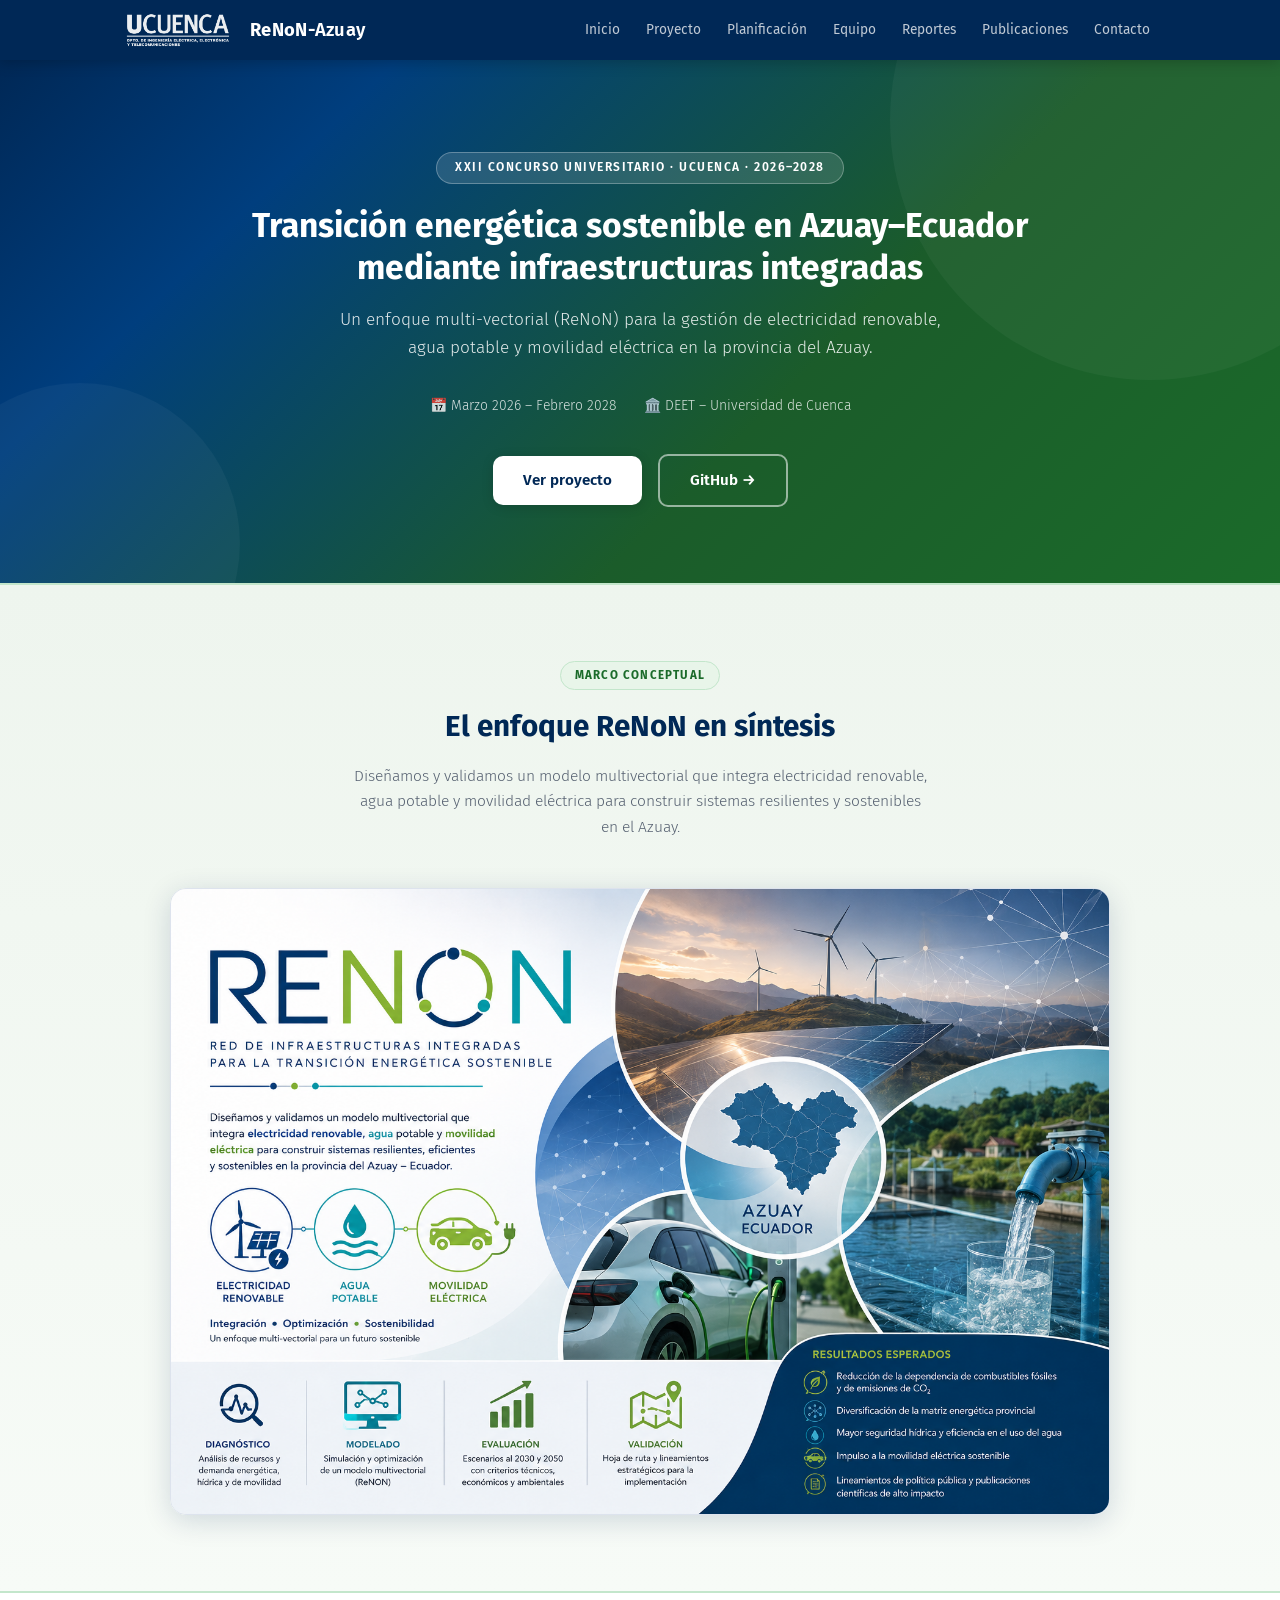
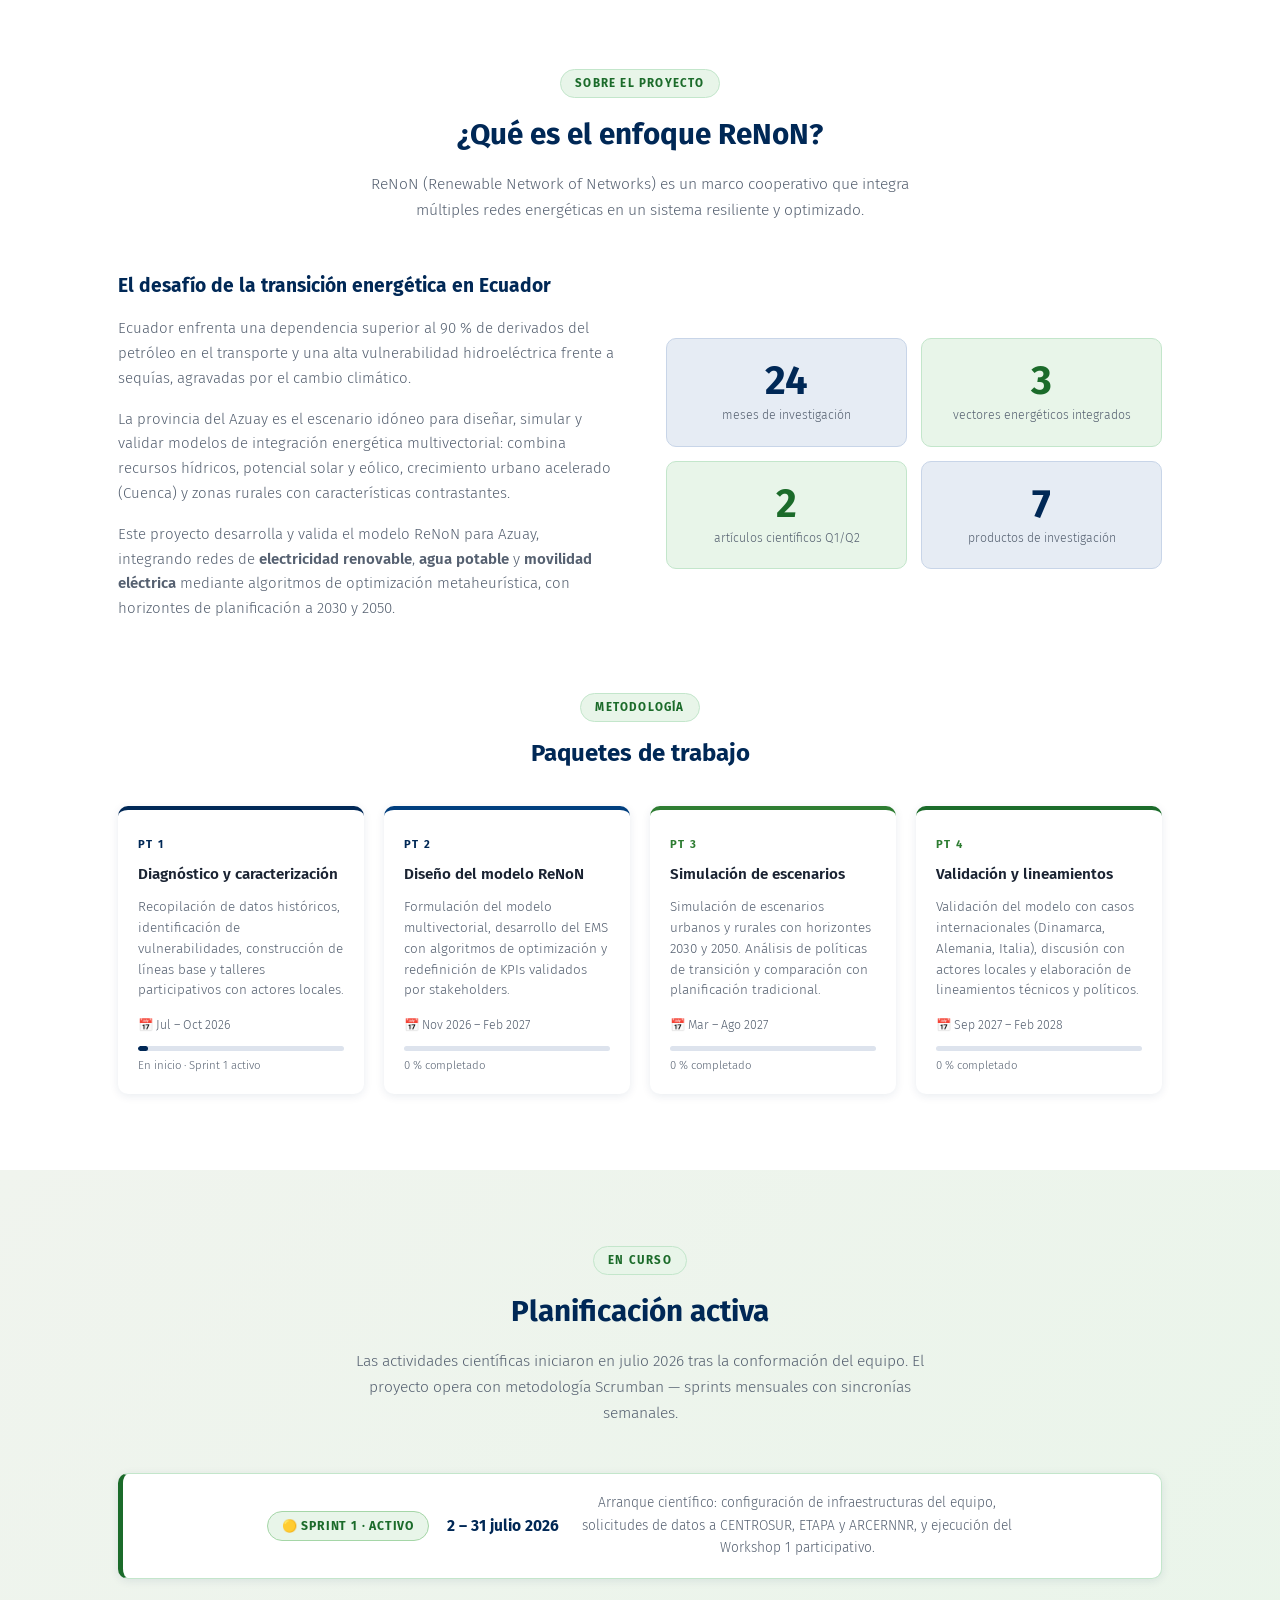
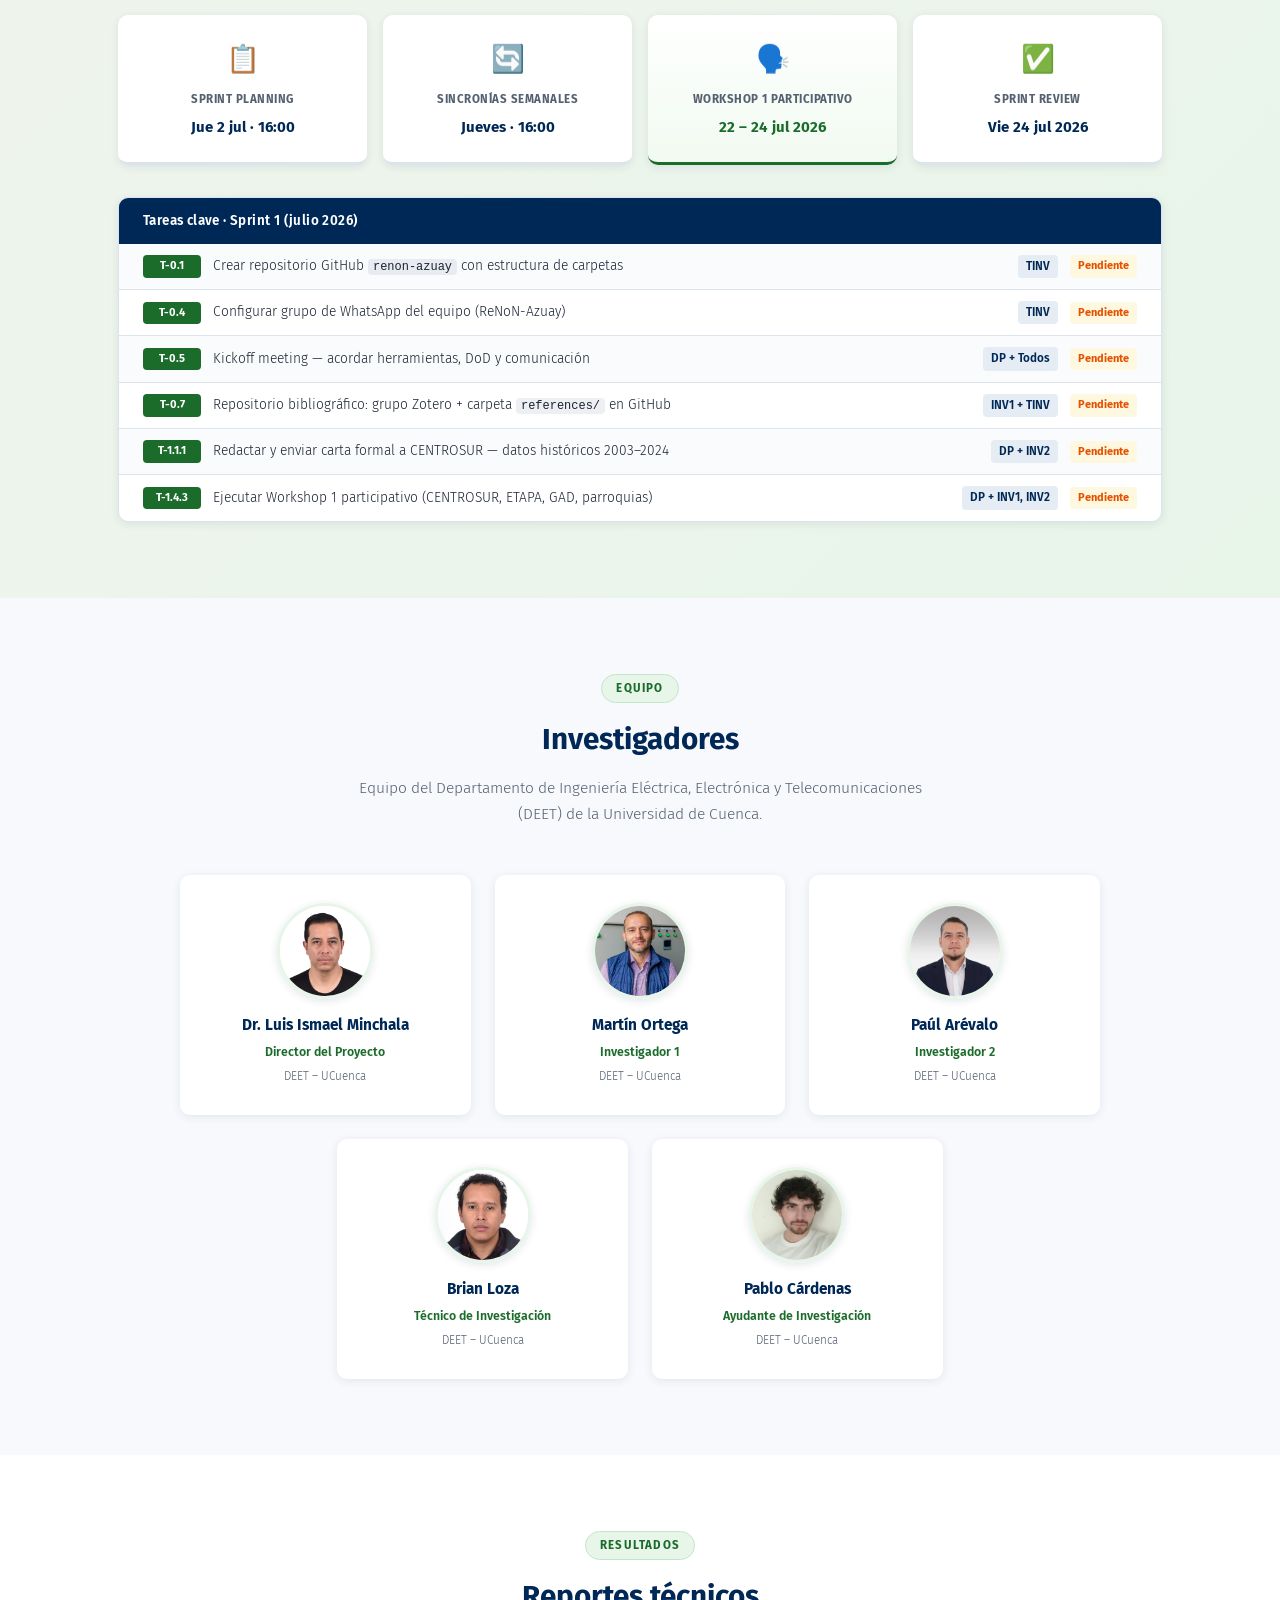
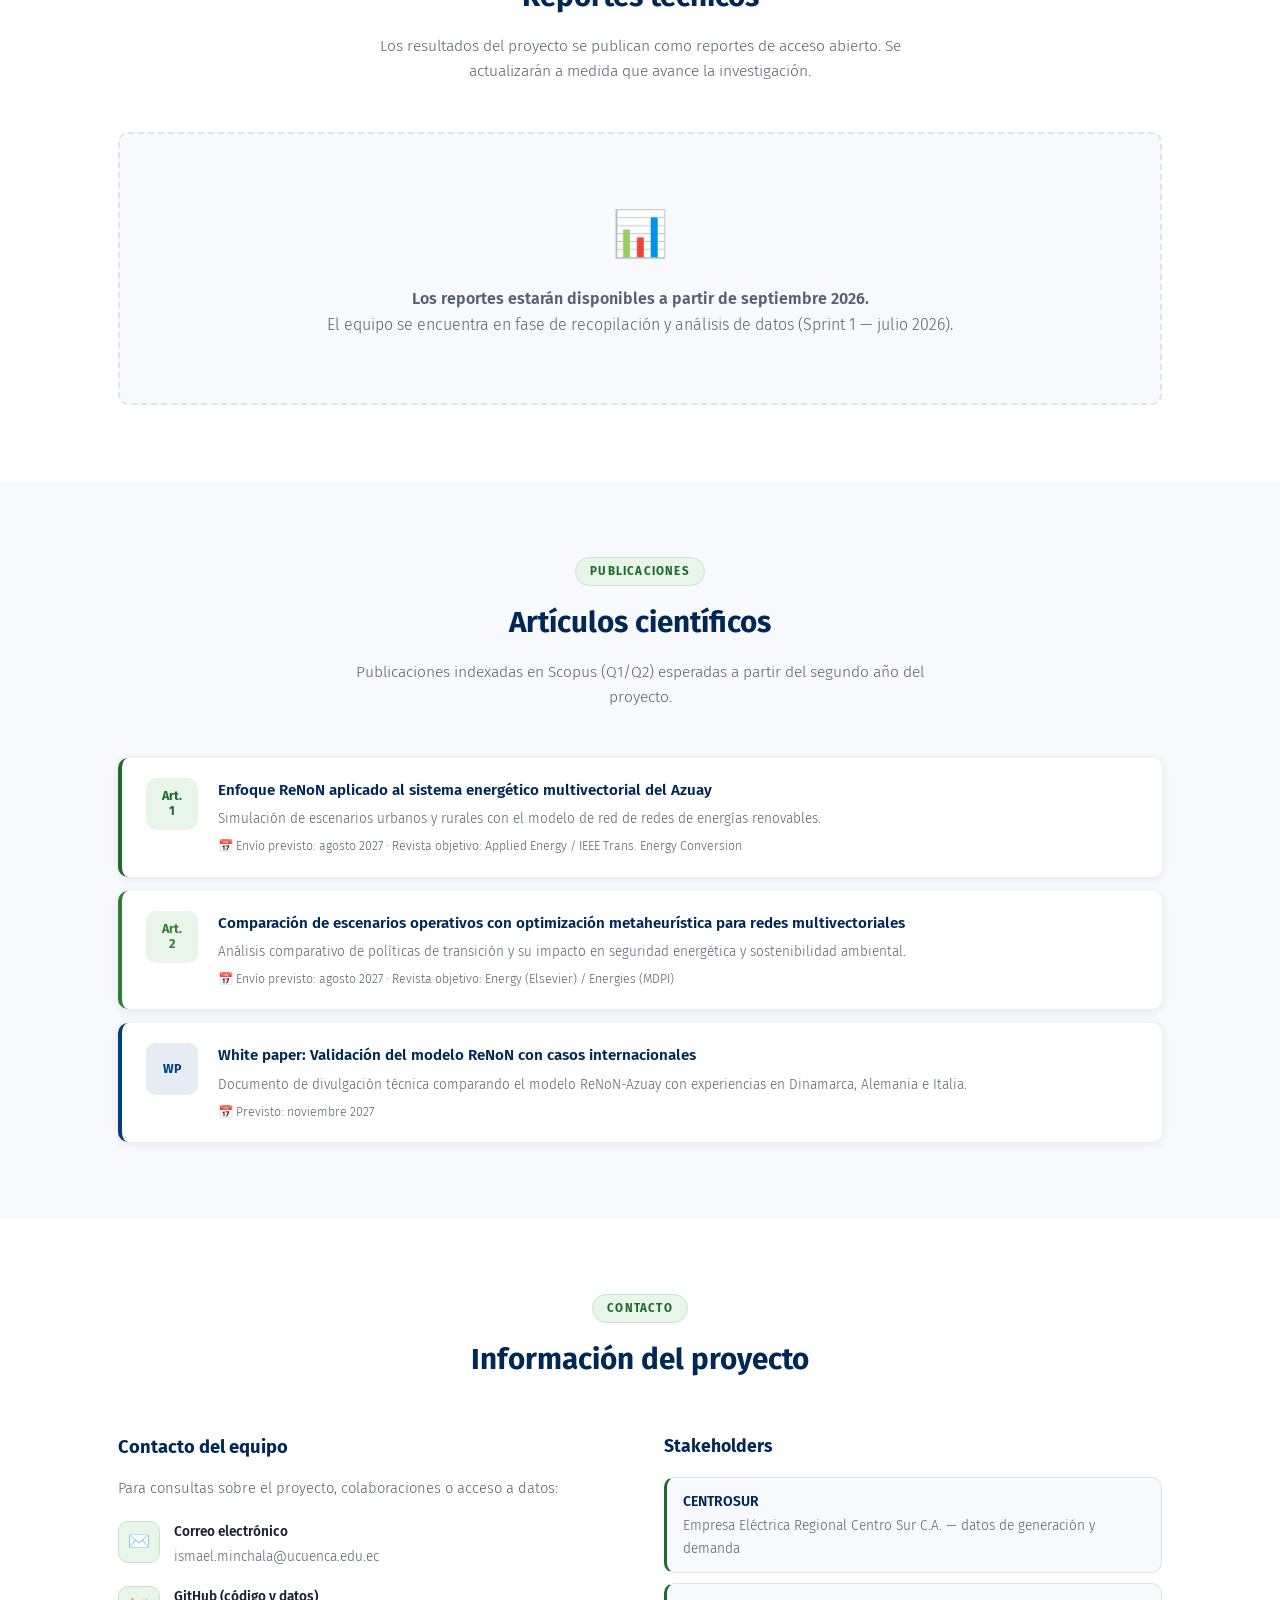
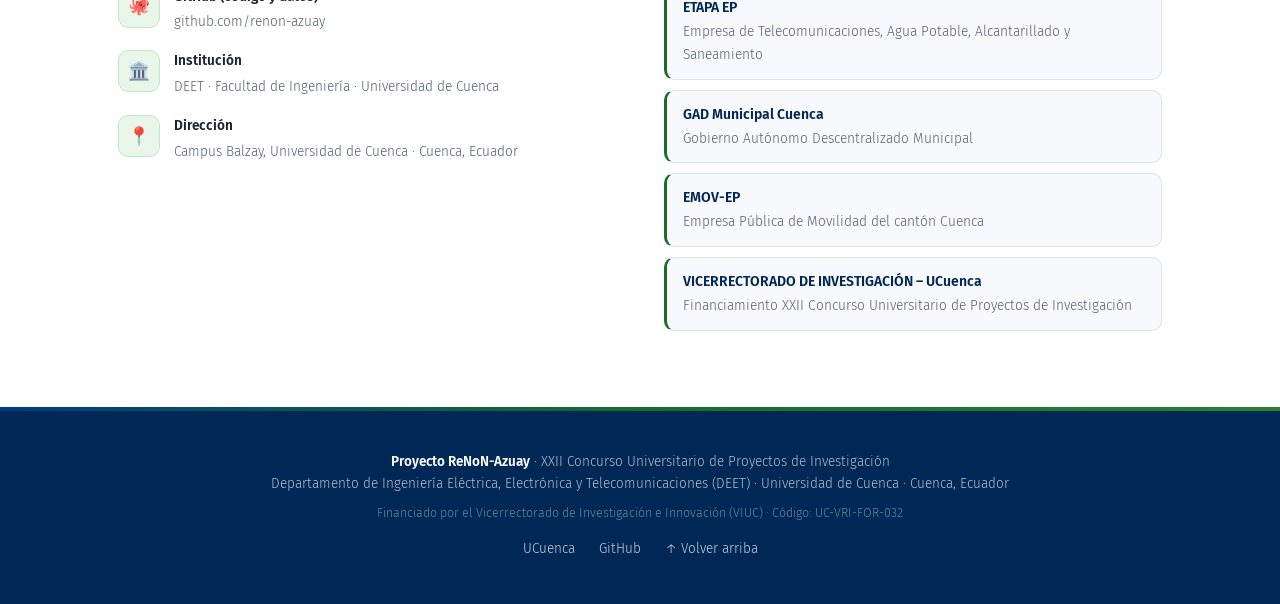
==== docs/index.html @ d6b99943 "feat: estructura base del repositorio ReNoN-Azuay" ====
<!DOCTYPE html>
<html lang="es">
<head>
  <meta charset="UTF-8">
  <meta name="viewport" content="width=device-width, initial-scale=1.0">
  <title>ReNoN-Azuay — Transición Energética Sostenible en Azuay, Ecuador</title>
  <meta name="description" content="Proyecto de investigación sobre integración multivectorial de energías renovables, agua y movilidad eléctrica en la provincia del Azuay, Ecuador. DEET – Universidad de Cuenca.">
  <link rel="preconnect" href="https://fonts.googleapis.com">
  <link rel="preconnect" href="https://fonts.gstatic.com" crossorigin>
  <link href="https://fonts.googleapis.com/css2?family=Fira+Sans:ital,wght@0,300;0,400;0,600;0,700;1,300&display=swap" rel="stylesheet">
  <link rel="stylesheet" href="assets/style.css">
</head>
<body>

<!-- ── NAVEGACIÓN ── -->
<nav>
  <div class="container nav-inner">
    <div class="nav-brand">
      <img src="photos/logo_UCuenca_DEET.png" alt="DEET UCuenca" class="nav-logo">
      <span>ReNoN-<strong>Azuay</strong></span>
    </div>
    <div class="nav-links">
      <a href="#inicio">Inicio</a>
      <a href="#proyecto">Proyecto</a>
      <a href="#planificacion">Planificación</a>
      <a href="#equipo">Equipo</a>
      <a href="#reportes">Reportes</a>
      <a href="#publicaciones">Publicaciones</a>
      <a href="#contacto">Contacto</a>
    </div>
  </div>
</nav>

<!-- ── HERO ── -->
<section id="inicio">
  <div class="container">
    <div class="hero-badge">XXII Concurso Universitario · UCuenca · 2026–2028</div>
    <h1>Transición energética sostenible en Azuay–Ecuador mediante infraestructuras integradas</h1>
    <p>Un enfoque multi-vectorial (ReNoN) para la gestión de electricidad renovable, agua potable y movilidad eléctrica en la provincia del Azuay.</p>
    <div class="hero-meta">
      <span>📅 Marzo 2026 – Febrero 2028</span>
      <span>🏛️ DEET – Universidad de Cuenca</span>
    </div>
    <a href="#resumen" class="btn btn-primary">Ver proyecto</a>
    <a href="https://github.com/renon-azuay" class="btn btn-outline" target="_blank">GitHub →</a>
  </div>
</section>

<!-- ── RESUMEN GRÁFICO ── -->
<section id="resumen">
  <div class="container">
    <div class="section-header">
      <span class="section-tag">Marco conceptual</span>
      <h2>El enfoque ReNoN en síntesis</h2>
      <p>Diseñamos y validamos un modelo multivectorial que integra electricidad renovable, agua potable y movilidad eléctrica para construir sistemas resilientes y sostenibles en el Azuay.</p>
    </div>
    <div class="infographic-frame">
      <img src="Improj.png" alt="Infografía del proyecto ReNoN-Azuay: diagnóstico, modelado multivectorial, evaluación de escenarios y validación con casos internacionales" class="infographic-img">
    </div>
  </div>
</section>

<!-- ── SOBRE EL PROYECTO ── -->
<section id="proyecto">
  <div class="container">
    <div class="section-header">
      <span class="section-tag">Sobre el proyecto</span>
      <h2>¿Qué es el enfoque ReNoN?</h2>
      <p>ReNoN (Renewable Network of Networks) es un marco cooperativo que integra múltiples redes energéticas en un sistema resiliente y optimizado.</p>
    </div>

    <div class="about-grid">
      <div class="about-text">
        <h3>El desafío de la transición energética en Ecuador</h3>
        <p>Ecuador enfrenta una dependencia superior al 90 % de derivados del petróleo en el transporte y una alta vulnerabilidad hidroeléctrica frente a sequías, agravadas por el cambio climático.</p>
        <p>La provincia del Azuay es el escenario idóneo para diseñar, simular y validar modelos de integración energética multivectorial: combina recursos hídricos, potencial solar y eólico, crecimiento urbano acelerado (Cuenca) y zonas rurales con características contrastantes.</p>
        <p>Este proyecto desarrolla y valida el modelo ReNoN para Azuay, integrando redes de <strong>electricidad renovable</strong>, <strong>agua potable</strong> y <strong>movilidad eléctrica</strong> mediante algoritmos de optimización metaheurística, con horizontes de planificación a 2030 y 2050.</p>
      </div>

      <div class="about-stats">
        <div class="stat-card">
          <div class="value">24</div>
          <div class="label">meses de investigación</div>
        </div>
        <div class="stat-card">
          <div class="value">3</div>
          <div class="label">vectores energéticos integrados</div>
        </div>
        <div class="stat-card">
          <div class="value">2</div>
          <div class="label">artículos científicos Q1/Q2</div>
        </div>
        <div class="stat-card">
          <div class="value">7</div>
          <div class="label">productos de investigación</div>
        </div>
      </div>
    </div>

    <div class="pt-header">
      <span class="section-tag">Metodología</span>
      <h2>Paquetes de trabajo</h2>
    </div>

    <div class="pt-grid">
      <div class="pt-card">
        <div class="pt-number">PT 1</div>
        <h3>Diagnóstico y caracterización</h3>
        <p>Recopilación de datos históricos, identificación de vulnerabilidades, construcción de líneas base y talleres participativos con actores locales.</p>
        <div class="pt-period">📅 Jul – Oct 2026</div>
        <div class="progress-bar"><div class="progress-fill" style="width:5%; background:var(--uc-blue);"></div></div>
        <div class="progress-label">En inicio · Sprint 1 activo</div>
      </div>

      <div class="pt-card">
        <div class="pt-number">PT 2</div>
        <h3>Diseño del modelo ReNoN</h3>
        <p>Formulación del modelo multivectorial, desarrollo del EMS con algoritmos de optimización y redefinición de KPIs validados por stakeholders.</p>
        <div class="pt-period">📅 Nov 2026 – Feb 2027</div>
        <div class="progress-bar"><div class="progress-fill" style="width:0%; background:var(--uc-blue-mid);"></div></div>
        <div class="progress-label">0 % completado</div>
      </div>

      <div class="pt-card">
        <div class="pt-number">PT 3</div>
        <h3>Simulación de escenarios</h3>
        <p>Simulación de escenarios urbanos y rurales con horizontes 2030 y 2050. Análisis de políticas de transición y comparación con planificación tradicional.</p>
        <div class="pt-period">📅 Mar – Ago 2027</div>
        <div class="progress-bar"><div class="progress-fill" style="width:0%; background:var(--green-mid);"></div></div>
        <div class="progress-label">0 % completado</div>
      </div>

      <div class="pt-card">
        <div class="pt-number">PT 4</div>
        <h3>Validación y lineamientos</h3>
        <p>Validación del modelo con casos internacionales (Dinamarca, Alemania, Italia), discusión con actores locales y elaboración de lineamientos técnicos y políticos.</p>
        <div class="pt-period">📅 Sep 2027 – Feb 2028</div>
        <div class="progress-bar"><div class="progress-fill" style="width:0%; background:var(--green);"></div></div>
        <div class="progress-label">0 % completado</div>
      </div>
    </div>
  </div>
</section>

<!-- ── PLANIFICACIÓN ── -->
<section id="planificacion">
  <div class="container">
    <div class="section-header">
      <span class="section-tag">En curso</span>
      <h2>Planificación activa</h2>
      <p>Las actividades científicas iniciaron en julio 2026 tras la conformación del equipo. El proyecto opera con metodología Scrumban — sprints mensuales con sincronías semanales.</p>
    </div>

    <div class="sprint-banner">
      <span class="sprint-badge">🟡 Sprint 1 · Activo</span>
      <span class="sprint-period">2 – 31 julio 2026</span>
      <span class="sprint-objective">Arranque científico: configuración de infraestructuras del equipo, solicitudes de datos a CENTROSUR, ETAPA y ARCERNNR, y ejecución del Workshop 1 participativo.</span>
    </div>

    <div class="dates-grid">
      <div class="date-card">
        <div class="date-icon">📋</div>
        <div class="date-label">Sprint Planning</div>
        <div class="date-value">Jue 2 jul · 16:00</div>
      </div>
      <div class="date-card">
        <div class="date-icon">🔄</div>
        <div class="date-label">Sincronías semanales</div>
        <div class="date-value">Jueves · 16:00</div>
      </div>
      <div class="date-card highlight">
        <div class="date-icon">🗣️</div>
        <div class="date-label">Workshop 1 participativo</div>
        <div class="date-value">22 – 24 jul 2026</div>
      </div>
      <div class="date-card">
        <div class="date-icon">✅</div>
        <div class="date-label">Sprint Review</div>
        <div class="date-value">Vie 24 jul 2026</div>
      </div>
    </div>

    <div class="sprint-tasks">
      <div class="sprint-tasks-header">Tareas clave · Sprint 1 (julio 2026)</div>
      <div class="task-row">
        <span class="task-id">T-0.1</span>
        <span class="task-name">Crear repositorio GitHub <code>renon-azuay</code> con estructura de carpetas</span>
        <span class="task-owner">TINV</span>
        <span class="task-status status-pending">Pendiente</span>
      </div>
      <div class="task-row">
        <span class="task-id">T-0.4</span>
        <span class="task-name">Configurar grupo de WhatsApp del equipo (ReNoN-Azuay)</span>
        <span class="task-owner">TINV</span>
        <span class="task-status status-pending">Pendiente</span>
      </div>
      <div class="task-row">
        <span class="task-id">T-0.5</span>
        <span class="task-name">Kickoff meeting — acordar herramientas, DoD y comunicación</span>
        <span class="task-owner">DP + Todos</span>
        <span class="task-status status-pending">Pendiente</span>
      </div>
      <div class="task-row">
        <span class="task-id">T-0.7</span>
        <span class="task-name">Repositorio bibliográfico: grupo Zotero + carpeta <code>references/</code> en GitHub</span>
        <span class="task-owner">INV1 + TINV</span>
        <span class="task-status status-pending">Pendiente</span>
      </div>
      <div class="task-row">
        <span class="task-id">T-1.1.1</span>
        <span class="task-name">Redactar y enviar carta formal a CENTROSUR — datos históricos 2003–2024</span>
        <span class="task-owner">DP + INV2</span>
        <span class="task-status status-pending">Pendiente</span>
      </div>
      <div class="task-row">
        <span class="task-id">T-1.4.3</span>
        <span class="task-name">Ejecutar Workshop 1 participativo (CENTROSUR, ETAPA, GAD, parroquias)</span>
        <span class="task-owner">DP + INV1, INV2</span>
        <span class="task-status status-pending">Pendiente</span>
      </div>
    </div>
  </div>
</section>

<!-- ── EQUIPO ── -->
<section id="equipo">
  <div class="container">
    <div class="section-header">
      <span class="section-tag">Equipo</span>
      <h2>Investigadores</h2>
      <p>Equipo del Departamento de Ingeniería Eléctrica, Electrónica y Telecomunicaciones (DEET) de la Universidad de Cuenca.</p>
    </div>

    <div class="team-grid">

      <!-- Fila 1: Director + Investigadores -->
      <div class="team-card">
        <div class="avatar">
          <img src="photos/IMA.jpg" alt="Dr. Luis Ismael Minchala Avila">
        </div>
        <h3>Dr. Luis Ismael Minchala</h3>
        <div class="role">Director del Proyecto</div>
        <div class="dept">DEET – UCuenca</div>
        <div class="bio-overlay">
          <p class="bio-name">Dr. Luis Ismael Minchala</p>
          <p class="bio-role">Director · DEET – UCuenca</p>
          <p class="bio-text">Profesor e investigador en el Departamento de Ingeniería Eléctrica, Electrónica y Telecomunicaciones de la Universidad de Cuenca. Ha participado como autor y coautor en más de 90 publicaciones indizadas, incluyendo artículos de conferencia, de revista, capítulos de libro y un libro. Sus intereses de investigación son el control tolerante a fallas aplicado a los sistemas de energía, la automatización y optimización de procesos y la robótica.</p>
        </div>
      </div>

      <div class="team-card">
        <div class="avatar">
          <img src="photos/MOO.jpg" alt="Martín Ortega Ortega">
        </div>
        <h3>Martín Ortega</h3>
        <div class="role">Investigador 1</div>
        <div class="dept">DEET – UCuenca</div>
        <div class="bio-overlay">
          <p class="bio-name">Martín Ortega Ortega</p>
          <p class="bio-role">Investigador 1 · DEET – UCuenca</p>
          <p class="bio-text">Investigador del DEET de la Universidad de Cuenca, especializado en optimización matemática y metaheurística aplicada a sistemas de energía. Ha desarrollado trabajos en programación no lineal, algoritmos evolutivos y gestión óptima de recursos energéticos distribuidos. En el proyecto ReNoN-Azuay lidera el diseño del Sistema de Gestión de Energía (EMS) multivectorial. Sus intereses abarcan la inteligencia computacional, las redes eléctricas inteligentes y la investigación de operaciones.</p>
        </div>
      </div>

      <div class="team-card">
        <div class="avatar">
          <img src="photos/PAC.webp" alt="Paúl Arévalo Cordero">
        </div>
        <h3>Paúl Arévalo</h3>
        <div class="role">Investigador 2</div>
        <div class="dept">DEET – UCuenca</div>
        <div class="bio-overlay">
          <p class="bio-name">Paúl Arévalo Cordero</p>
          <p class="bio-role">Investigador 2 · DEET – UCuenca</p>
          <p class="bio-text">Investigador del Departamento de Ingeniería Eléctrica, Electrónica y Telecomunicaciones de la Universidad de Cuenca, especializado en sistemas de potencia y redes de distribución eléctrica. Su trayectoria incluye trabajos en integración de fuentes de energía renovable, eficiencia energética y análisis de sistemas eléctricos. En el proyecto ReNoN-Azuay coordina la recopilación y análisis de datos históricos de generación y demanda en la provincia del Azuay.</p>
        </div>
      </div>

      <!-- Fila 2: Técnico + Ayudante (centradas) -->
      <div class="team-card">
        <div class="avatar">
          <img src="photos/BLO.jpeg" alt="Brian Loza Ortega">
        </div>
        <h3>Brian Loza</h3>
        <div class="role">Técnico de Investigación</div>
        <div class="dept">DEET – UCuenca</div>
        <div class="bio-overlay">
          <p class="bio-name">Brian Loza Ortega</p>
          <p class="bio-role">Técnico de Investigación · DEET – UCuenca</p>
          <p class="bio-text">Técnico de investigación de tiempo completo en el proyecto ReNoN-Azuay, adscrito al DEET de la Universidad de Cuenca. Gestiona la infraestructura digital del proyecto: repositorio de código y datos en GitHub, sitio web, pipeline de procesamiento de datos y simulaciones computacionales. Experiencia en programación científica con Python y MATLAB, visualización de datos y gestión de proyectos de investigación.</p>
        </div>
      </div>

      <div class="team-card">
        <div class="avatar">
          <img src="photos/PCR.jpeg" alt="Pablo Cárdenas Regalado">
        </div>
        <h3>Pablo Cárdenas</h3>
        <div class="role">Ayudante de Investigación</div>
        <div class="dept">DEET – UCuenca</div>
        <div class="bio-overlay">
          <p class="bio-name">Pablo Cárdenas Regalado</p>
          <p class="bio-role">Ayudante de Investigación · DEET</p>
          <p class="bio-text">Ayudante de investigación en el proyecto ReNoN-Azuay y estudiante de ingeniería en el DEET de la Universidad de Cuenca. Colabora en el procesamiento y análisis de datos energéticos, la elaboración de reportes técnicos y el soporte al sitio web del proyecto. Sus áreas de interés incluyen el análisis de datos, la programación científica y las tecnologías de energía renovable aplicadas al contexto regional del Azuay.</p>
        </div>
      </div>

    </div>
  </div>
</section>

<!-- ── REPORTES ── -->
<section id="reportes">
  <div class="container">
    <div class="section-header">
      <span class="section-tag">Resultados</span>
      <h2>Reportes técnicos</h2>
      <p>Los resultados del proyecto se publican como reportes de acceso abierto. Se actualizarán a medida que avance la investigación.</p>
    </div>

    <div class="blog-grid">
      <!-- INICIO ZONA DE REPORTES — agregar nuevas tarjetas aquí -->
      <!-- <div class="blog-card">...</div> -->
      <!-- FIN ZONA DE REPORTES -->

      <div class="blog-empty">
        <div class="icon">📊</div>
        <strong>Los reportes estarán disponibles a partir de septiembre 2026.</strong>
        <p>El equipo se encuentra en fase de recopilación y análisis de datos (Sprint 1 — julio 2026).</p>
      </div>
    </div>
  </div>
</section>

<!-- ── PUBLICACIONES ── -->
<section id="publicaciones">
  <div class="container">
    <div class="section-header">
      <span class="section-tag">Publicaciones</span>
      <h2>Artículos científicos</h2>
      <p>Publicaciones indexadas en Scopus (Q1/Q2) esperadas a partir del segundo año del proyecto.</p>
    </div>

    <div class="pub-list">
      <div class="pub-item">
        <div class="pub-badge" style="background:#E8F5E9; color:#1B6B2A;">Art.<br>1</div>
        <div class="pub-content">
          <h4>Enfoque ReNoN aplicado al sistema energético multivectorial del Azuay</h4>
          <p>Simulación de escenarios urbanos y rurales con el modelo de red de redes de energías renovables.</p>
          <div class="pub-meta">📅 Envío previsto: agosto 2027 · Revista objetivo: Applied Energy / IEEE Trans. Energy Conversion</div>
        </div>
      </div>

      <div class="pub-item">
        <div class="pub-badge" style="background:#E8F5E9; color:#2E7D32;">Art.<br>2</div>
        <div class="pub-content">
          <h4>Comparación de escenarios operativos con optimización metaheurística para redes multivectoriales</h4>
          <p>Análisis comparativo de políticas de transición y su impacto en seguridad energética y sostenibilidad ambiental.</p>
          <div class="pub-meta">📅 Envío previsto: agosto 2027 · Revista objetivo: Energy (Elsevier) / Energies (MDPI)</div>
        </div>
      </div>

      <div class="pub-item">
        <div class="pub-badge" style="background:#E6ECF4; color:#003E7E;">WP</div>
        <div class="pub-content">
          <h4>White paper: Validación del modelo ReNoN con casos internacionales</h4>
          <p>Documento de divulgación técnica comparando el modelo ReNoN-Azuay con experiencias en Dinamarca, Alemania e Italia.</p>
          <div class="pub-meta">📅 Previsto: noviembre 2027</div>
        </div>
      </div>
    </div>
  </div>
</section>

<!-- ── CONTACTO ── -->
<section id="contacto">
  <div class="container">
    <div class="section-header">
      <span class="section-tag">Contacto</span>
      <h2>Información del proyecto</h2>
    </div>

    <div class="contact-grid">
      <div class="contact-info">
        <h3>Contacto del equipo</h3>
        <p>Para consultas sobre el proyecto, colaboraciones o acceso a datos:</p>

        <div class="contact-item">
          <div class="contact-icon">✉️</div>
          <div>
            <strong>Correo electrónico</strong>
            <span>ismael.minchala@ucuenca.edu.ec</span>
          </div>
        </div>
        <div class="contact-item">
          <div class="contact-icon">🐙</div>
          <div>
            <strong>GitHub (código y datos)</strong>
            <span>github.com/renon-azuay</span>
          </div>
        </div>
        <div class="contact-item">
          <div class="contact-icon">🏛️</div>
          <div>
            <strong>Institución</strong>
            <span>DEET · Facultad de Ingeniería · Universidad de Cuenca</span>
          </div>
        </div>
        <div class="contact-item">
          <div class="contact-icon">📍</div>
          <div>
            <strong>Dirección</strong>
            <span>Campus Balzay, Universidad de Cuenca · Cuenca, Ecuador</span>
          </div>
        </div>
      </div>

      <div>
        <h3 style="margin-bottom:16px; font-size:1.1rem; color:var(--uc-blue); font-weight:700;">Stakeholders</h3>
        <div class="partners">
          <div class="partner-tag">
            <strong>CENTROSUR</strong>
            Empresa Eléctrica Regional Centro Sur C.A. — datos de generación y demanda
          </div>
          <div class="partner-tag">
            <strong>ETAPA EP</strong>
            Empresa de Telecomunicaciones, Agua Potable, Alcantarillado y Saneamiento
          </div>
          <div class="partner-tag">
            <strong>GAD Municipal Cuenca</strong>
            Gobierno Autónomo Descentralizado Municipal
          </div>
          <div class="partner-tag">
            <strong>EMOV-EP</strong>
            Empresa Pública de Movilidad del cantón Cuenca
          </div>
          <div class="partner-tag">
            <strong>VICERRECTORADO DE INVESTIGACIÓN – UCuenca</strong>
            Financiamiento XXII Concurso Universitario de Proyectos de Investigación
          </div>
        </div>
      </div>
    </div>
  </div>
</section>

<!-- ── FOOTER ── -->
<footer>
  <div class="container">
    <p><strong>Proyecto ReNoN-Azuay</strong> · XXII Concurso Universitario de Proyectos de Investigación</p>
    <p>Departamento de Ingeniería Eléctrica, Electrónica y Telecomunicaciones (DEET) · Universidad de Cuenca · Cuenca, Ecuador</p>
    <p style="margin-top:8px; font-size:0.78rem; opacity:0.6;">Financiado por el Vicerrectorado de Investigación e Innovación (VIUC) · Código: UC-VRI-FOR-032</p>
    <div class="footer-links">
      <a href="https://www.ucuenca.edu.ec" target="_blank">UCuenca</a>
      <a href="https://github.com/renon-azuay" target="_blank">GitHub</a>
      <a href="#inicio">↑ Volver arriba</a>
    </div>
  </div>
</footer>

</body>
</html>
---- docs/assets/style.css ----
/* ReNoN-Azuay — Estilo UCuenca Libro de Marca · Identidad verde sostenible */

@import url('https://fonts.googleapis.com/css2?family=Fira+Sans:ital,wght@0,300;0,400;0,600;0,700;1,300&display=swap');

:root {
  /* UCuenca Libro de Marca */
  --uc-blue:       #002856;
  --uc-blue-mid:   #003E7E;
  --uc-blue-light: #E6ECF4;
  --uc-gray:       #6F6F6F;

  /* Identidad verde — descarbonización / tecnologías limpias */
  --green:         #1B6B2A;
  --green-mid:     #2E7D32;
  --green-light:   #E8F5E9;
  --green-accent:  #43A047;

  /* Interfaz */
  --text:          #1A2332;
  --text-light:    #556070;
  --bg:            #F7F9FC;
  --white:         #FFFFFF;
  --border:        #DDE3ED;
  --shadow:        0 2px 10px rgba(0,40,86,0.09);
  --shadow-lg:     0 6px 28px rgba(0,40,86,0.16);
  --radius:        10px;
  --radius-lg:     16px;
}

*, *::before, *::after { box-sizing: border-box; margin: 0; padding: 0; }
html { scroll-behavior: smooth; }

body {
  font-family: 'Fira Sans', -apple-system, BlinkMacSystemFont, 'Segoe UI', sans-serif;
  font-weight: 300;
  font-size: 16px;
  line-height: 1.65;
  color: var(--text);
  background: var(--bg);
}

a { color: var(--green-mid); text-decoration: none; }
a:hover { text-decoration: underline; }
img { max-width: 100%; height: auto; }
strong { font-weight: 600; }
code {
  font-family: 'Fira Mono', 'Courier New', monospace;
  font-size: 0.87em;
  background: rgba(0,40,86,0.07);
  padding: 1px 5px;
  border-radius: 4px;
}

.container { max-width: 1100px; margin: 0 auto; padding: 0 28px; }

/* ── NAVIGATION ── */
nav {
  position: sticky;
  top: 0;
  z-index: 100;
  background: var(--uc-blue);
  box-shadow: 0 2px 14px rgba(0,0,0,0.22);
}

.nav-inner {
  display: flex;
  align-items: center;
  justify-content: space-between;
  height: 60px;
}

.nav-brand {
  font-weight: 700;
  font-size: 1.15rem;
  color: #fff;
  display: flex;
  align-items: center;
  gap: 12px;
  letter-spacing: 0.3px;
}

.nav-logo {
  height: 36px;
  width: auto;
  display: block;
  filter: brightness(0) invert(1);
  opacity: 0.92;
}

.nav-brand .tag {
  background: var(--green);
  color: white;
  font-size: 0.68rem;
  padding: 2px 10px;
  border-radius: 99px;
  font-weight: 600;
  letter-spacing: 0.5px;
}

.nav-links { display: flex; gap: 2px; }

.nav-links a {
  padding: 6px 12px;
  border-radius: 6px;
  font-size: 0.855rem;
  color: rgba(255,255,255,0.75);
  font-weight: 400;
  transition: background 0.18s, color 0.18s;
}

.nav-links a:hover {
  background: rgba(255,255,255,0.12);
  color: #fff;
  text-decoration: none;
}

/* ── HERO ── */
#inicio {
  background: linear-gradient(135deg, var(--uc-blue) 0%, var(--uc-blue-mid) 22%, #1B5C2A 62%, var(--green) 100%);
  color: white;
  padding: 92px 0 76px;
  text-align: center;
  position: relative;
  overflow: hidden;
}

#inicio::before {
  content: '';
  position: absolute;
  width: 520px; height: 520px;
  border-radius: 50%;
  background: rgba(255,255,255,0.04);
  top: -200px; right: -130px;
  pointer-events: none;
}

#inicio::after {
  content: '';
  position: absolute;
  width: 320px; height: 320px;
  border-radius: 50%;
  background: rgba(255,255,255,0.04);
  bottom: -120px; left: -80px;
  pointer-events: none;
}

.hero-badge {
  display: inline-block;
  background: rgba(255,255,255,0.13);
  border: 1px solid rgba(255,255,255,0.28);
  border-radius: 99px;
  padding: 5px 18px;
  font-size: 0.75rem;
  letter-spacing: 1.5px;
  margin-bottom: 22px;
  text-transform: uppercase;
  font-weight: 600;
}

#inicio h1 {
  font-size: 2.1rem;
  font-weight: 700;
  line-height: 1.25;
  max-width: 820px;
  margin: 0 auto 16px;
}

#inicio > .container > p {
  font-size: 1.08rem;
  max-width: 640px;
  margin: 0 auto 32px;
  opacity: 0.88;
  font-weight: 300;
}

.hero-meta {
  display: flex;
  justify-content: center;
  gap: 28px;
  flex-wrap: wrap;
  font-size: 0.87rem;
  opacity: 0.82;
  margin-bottom: 36px;
}

.hero-meta span { display: flex; align-items: center; gap: 7px; }

.btn {
  display: inline-block;
  padding: 12px 30px;
  border-radius: var(--radius);
  font-weight: 600;
  font-size: 0.95rem;
  transition: all 0.2s;
  cursor: pointer;
  border: none;
  font-family: inherit;
}

.btn-primary { background: white; color: var(--uc-blue); box-shadow: 0 2px 12px rgba(0,0,0,0.15); }
.btn-primary:hover { background: var(--green-light); color: var(--green); text-decoration: none; transform: translateY(-1px); }

.btn-outline { background: transparent; color: white; border: 2px solid rgba(255,255,255,0.55); margin-left: 12px; }
.btn-outline:hover { background: rgba(255,255,255,0.12); border-color: rgba(255,255,255,0.85); text-decoration: none; }

/* ── SECTION BASE ── */
section { padding: 76px 0; }

/* Explicit backgrounds — no nth-child alternation */
#resumen      { background: linear-gradient(180deg, #eef5ee 0%, #f7fbf7 100%); border-top: 2px solid #c3e6cb; border-bottom: 2px solid #c3e6cb; }
#proyecto     { background: var(--white); }
#planificacion{ background: linear-gradient(135deg, #f0f4ee 0%, var(--green-light) 100%); }
#equipo       { background: var(--bg); }
#reportes     { background: var(--white); }
#publicaciones{ background: var(--bg); }
#contacto     { background: var(--white); }

.section-header { text-align: center; margin-bottom: 48px; }
.section-header h2 { font-size: 1.85rem; font-weight: 700; color: var(--uc-blue); margin-bottom: 12px; }
.section-header p { color: var(--text-light); max-width: 580px; margin: 0 auto; font-size: 0.975rem; }

.section-tag {
  display: inline-block;
  background: var(--green-light);
  color: var(--green);
  font-size: 0.72rem;
  font-weight: 700;
  letter-spacing: 1.2px;
  text-transform: uppercase;
  padding: 4px 14px;
  border-radius: 99px;
  margin-bottom: 12px;
  border: 1px solid #c3e6cb;
}

/* ── INFOGRAPHIC ── */
.infographic-frame {
  border-radius: var(--radius-lg);
  overflow: hidden;
  box-shadow: var(--shadow-lg);
  border: 1px solid var(--border);
  max-width: 940px;
  margin: 0 auto;
}

.infographic-img { display: block; width: 100%; height: auto; }

/* ── SOBRE EL PROYECTO ── */
.about-grid {
  display: grid;
  grid-template-columns: 1fr 1fr;
  gap: 52px;
  align-items: center;
}

.about-text h3 { font-size: 1.2rem; color: var(--uc-blue); margin-bottom: 14px; font-weight: 700; }
.about-text p { color: var(--text-light); margin-bottom: 16px; font-size: 0.94rem; }

.about-stats { display: grid; grid-template-columns: 1fr 1fr; gap: 14px; }

.stat-card {
  border-radius: var(--radius);
  padding: 22px 16px;
  text-align: center;
  border: 1px solid transparent;
}
.stat-card:nth-child(1) { background: var(--uc-blue-light); border-color: #c8d5e8; }
.stat-card:nth-child(2) { background: var(--green-light);   border-color: #c3e6cb; }
.stat-card:nth-child(3) { background: var(--green-light);   border-color: #c3e6cb; }
.stat-card:nth-child(4) { background: var(--uc-blue-light); border-color: #c8d5e8; }

.stat-card .value { font-size: 2.5rem; font-weight: 700; line-height: 1; margin-bottom: 6px; }
.stat-card:nth-child(1) .value,
.stat-card:nth-child(4) .value { color: var(--uc-blue); }
.stat-card:nth-child(2) .value,
.stat-card:nth-child(3) .value { color: var(--green); }
.stat-card .label { font-size: 0.77rem; color: var(--text-light); line-height: 1.35; }

/* PT section sub-header */
.pt-header { text-align: center; margin: 56px 0 32px; }
.pt-header h2 { font-size: 1.5rem; font-weight: 700; color: var(--uc-blue); margin-bottom: 8px; }

.pt-grid { display: grid; grid-template-columns: repeat(4, 1fr); gap: 20px; }

.pt-card {
  background: white;
  border-radius: var(--radius);
  padding: 26px 20px 20px;
  box-shadow: var(--shadow);
  border-top: 4px solid;
  transition: box-shadow 0.22s, transform 0.22s;
}
.pt-card:hover { box-shadow: var(--shadow-lg); transform: translateY(-3px); }
.pt-card:nth-child(1) { border-top-color: var(--uc-blue); }
.pt-card:nth-child(2) { border-top-color: var(--uc-blue-mid); }
.pt-card:nth-child(3) { border-top-color: var(--green-mid); }
.pt-card:nth-child(4) { border-top-color: var(--green); }

.pt-number {
  font-size: 0.7rem;
  font-weight: 700;
  letter-spacing: 1.2px;
  text-transform: uppercase;
  margin-bottom: 8px;
}
.pt-card:nth-child(1) .pt-number,
.pt-card:nth-child(2) .pt-number { color: var(--uc-blue); }
.pt-card:nth-child(3) .pt-number,
.pt-card:nth-child(4) .pt-number { color: var(--green-mid); }

.pt-card h3 { font-size: 0.95rem; margin-bottom: 10px; color: var(--text); font-weight: 600; }
.pt-card p  { font-size: 0.84rem; color: var(--text-light); margin-bottom: 14px; line-height: 1.55; }

.pt-period { font-size: 0.77rem; color: var(--text-light); margin-bottom: 10px; }

.progress-bar { background: var(--border); border-radius: 99px; height: 5px; overflow: hidden; }
.progress-fill { height: 100%; border-radius: 99px; }
.progress-label { font-size: 0.71rem; color: var(--text-light); margin-top: 5px; }

/* ── PLANIFICACIÓN ── */
.sprint-banner {
  display: flex;
  align-items: center;
  justify-content: center;
  gap: 18px;
  background: white;
  border: 1px solid #c3e6cb;
  border-left: 5px solid var(--green);
  border-radius: var(--radius);
  padding: 18px 28px;
  margin-bottom: 36px;
  box-shadow: var(--shadow);
  flex-wrap: wrap;
  text-align: center;
}

.sprint-badge {
  background: var(--green-light);
  color: var(--green);
  font-size: 0.76rem;
  font-weight: 700;
  letter-spacing: 0.8px;
  text-transform: uppercase;
  padding: 4px 14px;
  border-radius: 99px;
  border: 1px solid #a5d6a7;
  white-space: nowrap;
}

.sprint-period { font-size: 0.97rem; font-weight: 700; color: var(--uc-blue); white-space: nowrap; }
.sprint-objective { font-size: 0.855rem; color: var(--text-light); max-width: 440px; }

.dates-grid {
  display: grid;
  grid-template-columns: repeat(4, 1fr);
  gap: 16px;
  margin-bottom: 32px;
}

.date-card {
  background: white;
  border-radius: var(--radius);
  padding: 22px 14px;
  text-align: center;
  box-shadow: var(--shadow);
  border-bottom: 3px solid var(--border);
  transition: transform 0.18s, box-shadow 0.18s;
}
.date-card:hover { transform: translateY(-2px); box-shadow: var(--shadow-lg); }
.date-card.highlight {
  border-bottom-color: var(--green);
  background: linear-gradient(180deg, #ffffff 0%, #f1faf1 100%);
}

.date-icon { font-size: 1.7rem; margin-bottom: 8px; }
.date-label {
  font-size: 0.72rem; font-weight: 700; text-transform: uppercase;
  letter-spacing: 0.5px; color: var(--text-light); margin-bottom: 6px;
}
.date-value { font-size: 0.94rem; font-weight: 700; color: var(--uc-blue); }
.date-card.highlight .date-value { color: var(--green); }

.sprint-tasks {
  background: white;
  border-radius: var(--radius);
  overflow: hidden;
  box-shadow: var(--shadow);
  border: 1px solid var(--border);
}

.sprint-tasks-header {
  background: var(--uc-blue);
  color: white;
  padding: 12px 24px;
  font-size: 0.84rem;
  font-weight: 600;
  letter-spacing: 0.4px;
}

.task-row {
  display: flex;
  align-items: center;
  padding: 11px 24px;
  border-bottom: 1px solid var(--border);
  gap: 12px;
  font-size: 0.86rem;
}
.task-row:last-child { border-bottom: none; }
.task-row:nth-child(even) { background: #fafbfc; }

.task-id {
  font-size: 0.7rem; font-weight: 700; color: white;
  background: var(--green); padding: 2px 8px; border-radius: 4px;
  min-width: 58px; text-align: center; flex-shrink: 0;
}
.task-name { flex: 1; color: var(--text); }
.task-owner {
  font-size: 0.73rem; color: var(--uc-blue);
  background: var(--uc-blue-light); padding: 2px 8px;
  border-radius: 4px; flex-shrink: 0; font-weight: 600;
}
.task-status {
  font-size: 0.69rem; font-weight: 700;
  padding: 2px 8px; border-radius: 4px; flex-shrink: 0;
}
.status-pending { background: #FFF8E1; color: #E65100; }
.status-done    { background: var(--green-light); color: var(--green); }

/* ── EQUIPO: 3 arriba + 2 abajo centradas ── */
.team-grid {
  display: grid;
  grid-template-columns: repeat(6, 1fr);
  gap: 24px;
  max-width: 920px;
  margin: 0 auto;
}

.team-card:nth-child(1) { grid-column: 1 / span 2; }
.team-card:nth-child(2) { grid-column: 3 / span 2; }
.team-card:nth-child(3) { grid-column: 5 / span 2; }
.team-card:nth-child(4) { grid-column: 2 / span 2; }
.team-card:nth-child(5) { grid-column: 4 / span 2; }

.team-card {
  background: white;
  border-radius: var(--radius);
  padding: 28px 16px 20px;
  box-shadow: var(--shadow);
  text-align: center;
  transition: box-shadow 0.25s, transform 0.25s;
  position: relative;
  overflow: hidden;
  min-height: 240px;
}
.team-card:hover { box-shadow: var(--shadow-lg); transform: translateY(-3px); }

/* Bio overlay */
.bio-overlay {
  position: absolute;
  inset: 0;
  background: linear-gradient(155deg, #002856 0%, #003d4d 45%, #1b5e20 100%);
  border-radius: var(--radius);
  padding: 18px 16px 14px;
  display: flex;
  flex-direction: column;
  opacity: 0;
  transform: translateY(105%);
  transition: transform 0.38s cubic-bezier(0.4,0,0.2,1), opacity 0.38s ease;
  text-align: left;
}
.team-card:hover .bio-overlay { opacity: 1; transform: translateY(0); }

.bio-overlay .bio-name  { color:#fff; font-size:0.87rem; font-weight:700; line-height:1.2; margin:0 0 3px; }
.bio-overlay .bio-role  { color:rgba(255,255,255,0.68); font-size:0.66rem; margin:0 0 10px; padding-bottom:8px; border-bottom:1px solid rgba(255,255,255,0.18); text-transform:uppercase; letter-spacing:0.5px; }
.bio-overlay .bio-text  { color:rgba(255,255,255,0.88); font-size:0.74rem; line-height:1.54; overflow-y:auto; flex:1; scrollbar-width:thin; scrollbar-color:rgba(255,255,255,0.28) transparent; }
.bio-overlay .bio-text::-webkit-scrollbar { width: 3px; }
.bio-overlay .bio-text::-webkit-scrollbar-thumb { background: rgba(255,255,255,0.28); border-radius: 2px; }

.team-card::after {
  content: 'Ver perfil';
  position: absolute;
  bottom: 0; left: 0; right: 0;
  background: linear-gradient(90deg, #002856 0%, #1b5e20 100%);
  color: rgba(255,255,255,0.90);
  font-size: 0.62rem; font-weight: 700; letter-spacing: 1px;
  text-transform: uppercase; text-align: center;
  padding: 5px 0;
  transform: translateY(100%);
  transition: transform 0.22s ease;
  pointer-events: none;
}
.team-card:hover::after { transform: translateY(0); }

.avatar {
  width: 96px; height: 96px;
  border-radius: 50%;
  margin: 0 auto 14px;
  overflow: hidden;
  border: 3px solid var(--green-light);
  box-shadow: 0 2px 8px rgba(0,40,86,0.12);
}
.avatar img { width:100%; height:100%; object-fit:cover; object-position:top center; display:block; }

.team-card h3   { font-size:0.96rem; margin-bottom:4px; font-weight:700; color:var(--uc-blue); }
.team-card .role{ font-size:0.77rem; color:var(--green); font-weight:600; margin-bottom:4px; }
.team-card .dept{ font-size:0.73rem; color:var(--text-light); }

/* ── REPORTES ── */
.blog-grid { display: grid; grid-template-columns: repeat(auto-fill, minmax(300px, 1fr)); gap: 24px; }

.blog-empty {
  grid-column: 1 / -1;
  text-align: center;
  padding: 64px 24px;
  color: var(--text-light);
  background: var(--bg);
  border-radius: var(--radius);
  border: 2px dashed var(--border);
}
.blog-empty .icon { font-size: 2.8rem; margin-bottom: 14px; }

/* ── PUBLICACIONES ── */
.pub-list { display: flex; flex-direction: column; gap: 14px; }

.pub-item {
  background: white;
  border-radius: var(--radius);
  padding: 20px 24px;
  box-shadow: var(--shadow);
  display: flex;
  gap: 20px;
  align-items: flex-start;
  border-left: 4px solid transparent;
  transition: transform 0.18s, box-shadow 0.18s;
}
.pub-item:hover { transform: translateX(3px); box-shadow: var(--shadow-lg); }
.pub-item:nth-child(1) { border-left-color: var(--green); }
.pub-item:nth-child(2) { border-left-color: var(--green-mid); }
.pub-item:nth-child(3) { border-left-color: var(--uc-blue-mid); }

.pub-badge {
  min-width: 52px; height: 52px;
  border-radius: var(--radius);
  display: flex; align-items: center; justify-content: center;
  font-weight: 700; font-size: 0.78rem; text-align: center; line-height: 1.2; flex-shrink: 0;
}
.pub-content h4  { font-size: 0.95rem; margin-bottom: 5px; color: var(--uc-blue); font-weight: 600; }
.pub-content p   { font-size: 0.845rem; color: var(--text-light); }
.pub-content .pub-meta { font-size: 0.77rem; color: var(--text-light); margin-top: 6px; }

/* ── CONTACTO ── */
.contact-grid { display: grid; grid-template-columns: 1fr 1fr; gap: 48px; align-items: start; }
.contact-info h3 { font-size: 1.15rem; margin-bottom: 14px; color: var(--uc-blue); font-weight: 700; }
.contact-info p  { color: var(--text-light); margin-bottom: 20px; font-size: 0.925rem; }

.contact-item { display: flex; align-items: flex-start; gap: 14px; margin-bottom: 16px; }

.contact-icon {
  width: 42px; height: 42px;
  border-radius: var(--radius);
  background: var(--green-light);
  display: flex; align-items: center; justify-content: center;
  font-size: 1.1rem; flex-shrink: 0;
  border: 1px solid #c3e6cb;
}
.contact-item div strong { display: block; font-size: 0.85rem; color: var(--text); }
.contact-item div span   { font-size: 0.85rem; color: var(--text-light); }

.partners { display: flex; flex-direction: column; gap: 10px; }
.partner-tag {
  background: var(--bg);
  border: 1px solid var(--border);
  border-left: 3px solid var(--green);
  border-radius: var(--radius);
  padding: 12px 16px;
  font-size: 0.855rem;
  color: var(--text-light);
  transition: border-left-color 0.18s, background 0.18s;
}
.partner-tag:hover { background: var(--green-light); border-left-color: var(--green-mid); }
.partner-tag strong { display: block; color: var(--uc-blue); font-size: 0.875rem; margin-bottom: 2px; font-weight: 600; }

/* ── FOOTER ── */
footer {
  background: var(--uc-blue);
  color: rgba(255,255,255,0.7);
  padding: 44px 0;
  text-align: center;
  font-size: 0.845rem;
  position: relative;
}
footer::before {
  content: '';
  position: absolute;
  top: 0; left: 0; right: 0;
  height: 4px;
  background: linear-gradient(90deg, var(--uc-blue-mid) 0%, var(--green) 50%, var(--green-mid) 100%);
}
footer strong { color: white; }
footer a { color: rgba(255,255,255,0.78); }
footer a:hover { color: var(--green-accent); text-decoration: none; }
footer .footer-links { margin-top: 14px; display: flex; justify-content: center; gap: 24px; }

/* ── RESPONSIVE ── */
@media (max-width: 900px) {
  .dates-grid { grid-template-columns: repeat(2, 1fr); }
  .pt-grid { grid-template-columns: 1fr 1fr; }

  .team-grid { grid-template-columns: repeat(3, 1fr); max-width: 700px; }
  .team-card:nth-child(1) { grid-column: 1; }
  .team-card:nth-child(2) { grid-column: 2; }
  .team-card:nth-child(3) { grid-column: 3; }
  .team-card:nth-child(4) { grid-column: 1; }
  .team-card:nth-child(5) { grid-column: 2; }
}

@media (max-width: 768px) {
  #inicio h1 { font-size: 1.55rem; }
  .about-grid, .contact-grid { grid-template-columns: 1fr; }
  .hero-meta { gap: 14px; }
  .nav-links { display: none; }
  .sprint-banner { flex-direction: column; }
}

@media (max-width: 600px) {
  .team-grid { grid-template-columns: 1fr 1fr; max-width: none; }
  .team-card:nth-child(1) { grid-column: 1; }
  .team-card:nth-child(2) { grid-column: 2; }
  .team-card:nth-child(3) { grid-column: 1; }
  .team-card:nth-child(4) { grid-column: 2; }
  .team-card:nth-child(5) { grid-column: 1; }
  .task-name { display: none; }
}

@media (max-width: 480px) {
  .pt-grid { grid-template-columns: 1fr; }
  .dates-grid { grid-template-columns: 1fr 1fr; }
  .about-stats { grid-template-columns: 1fr 1fr; }
}
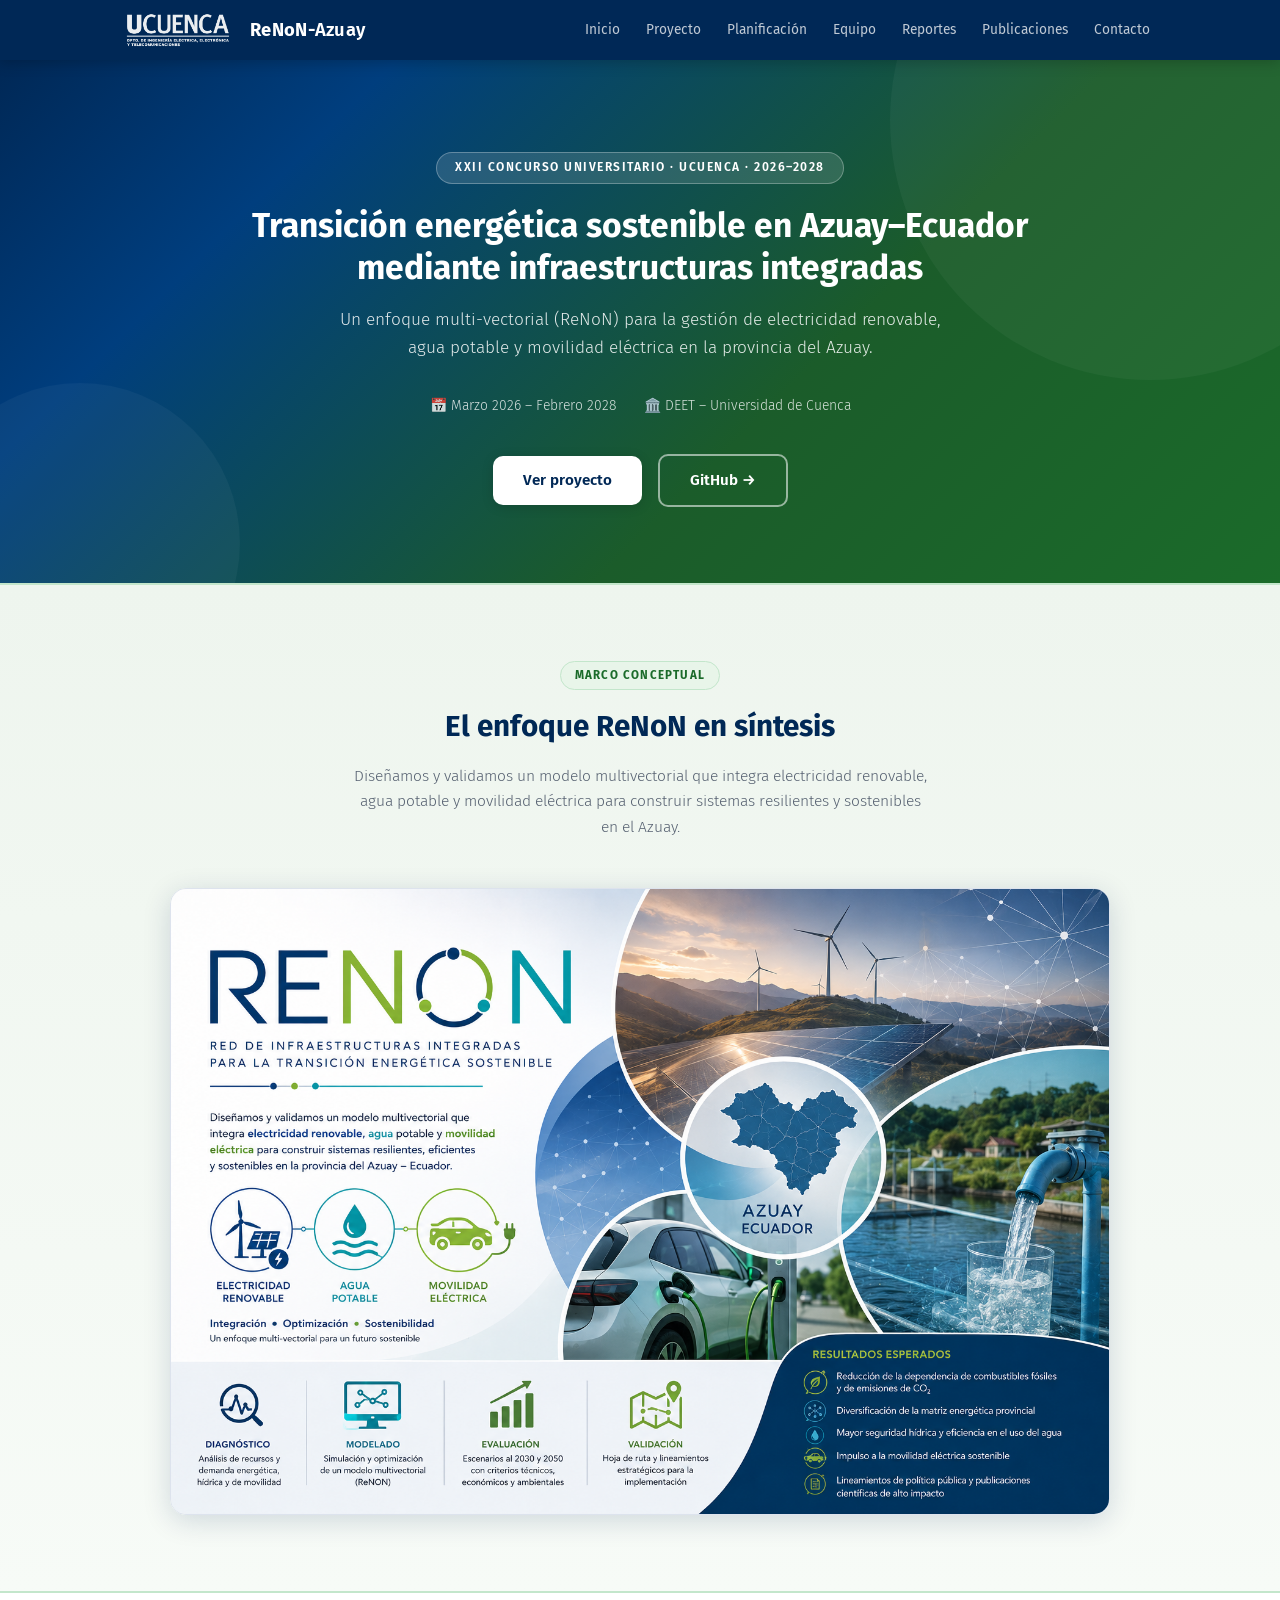
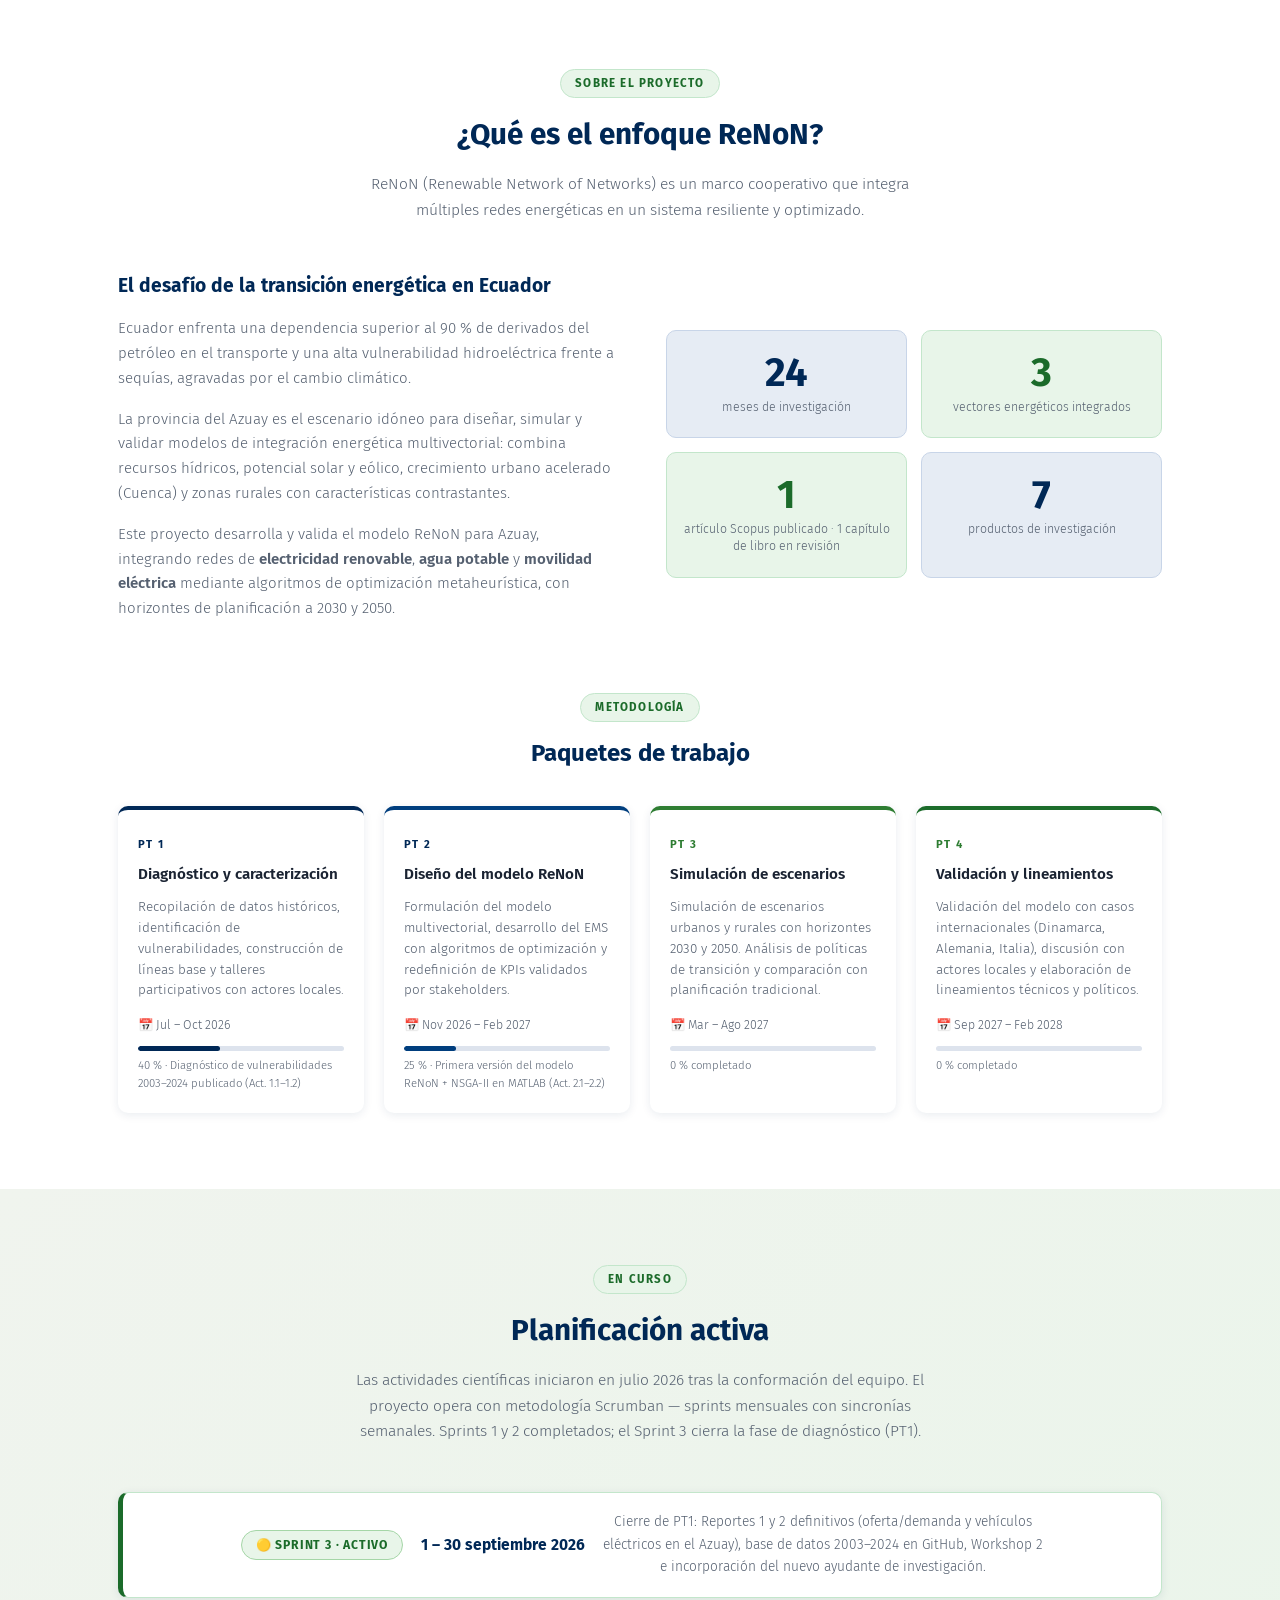
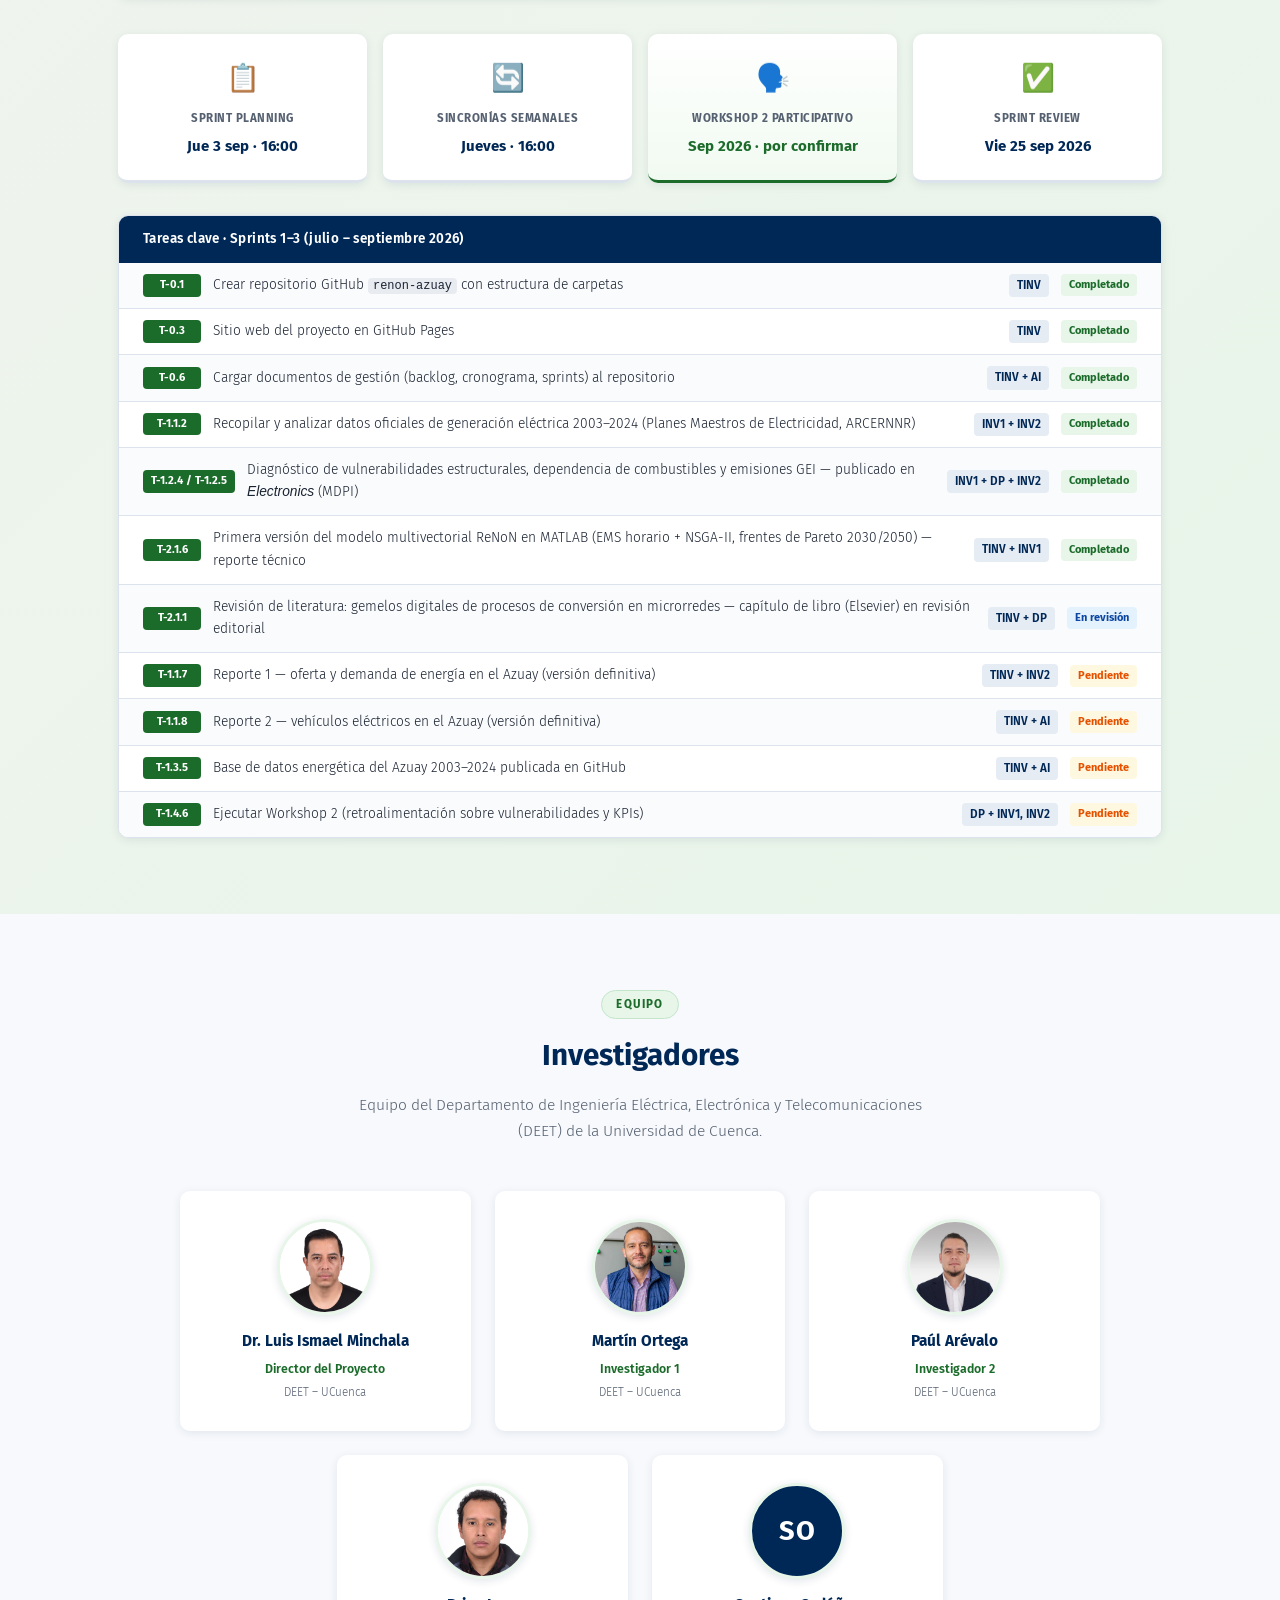
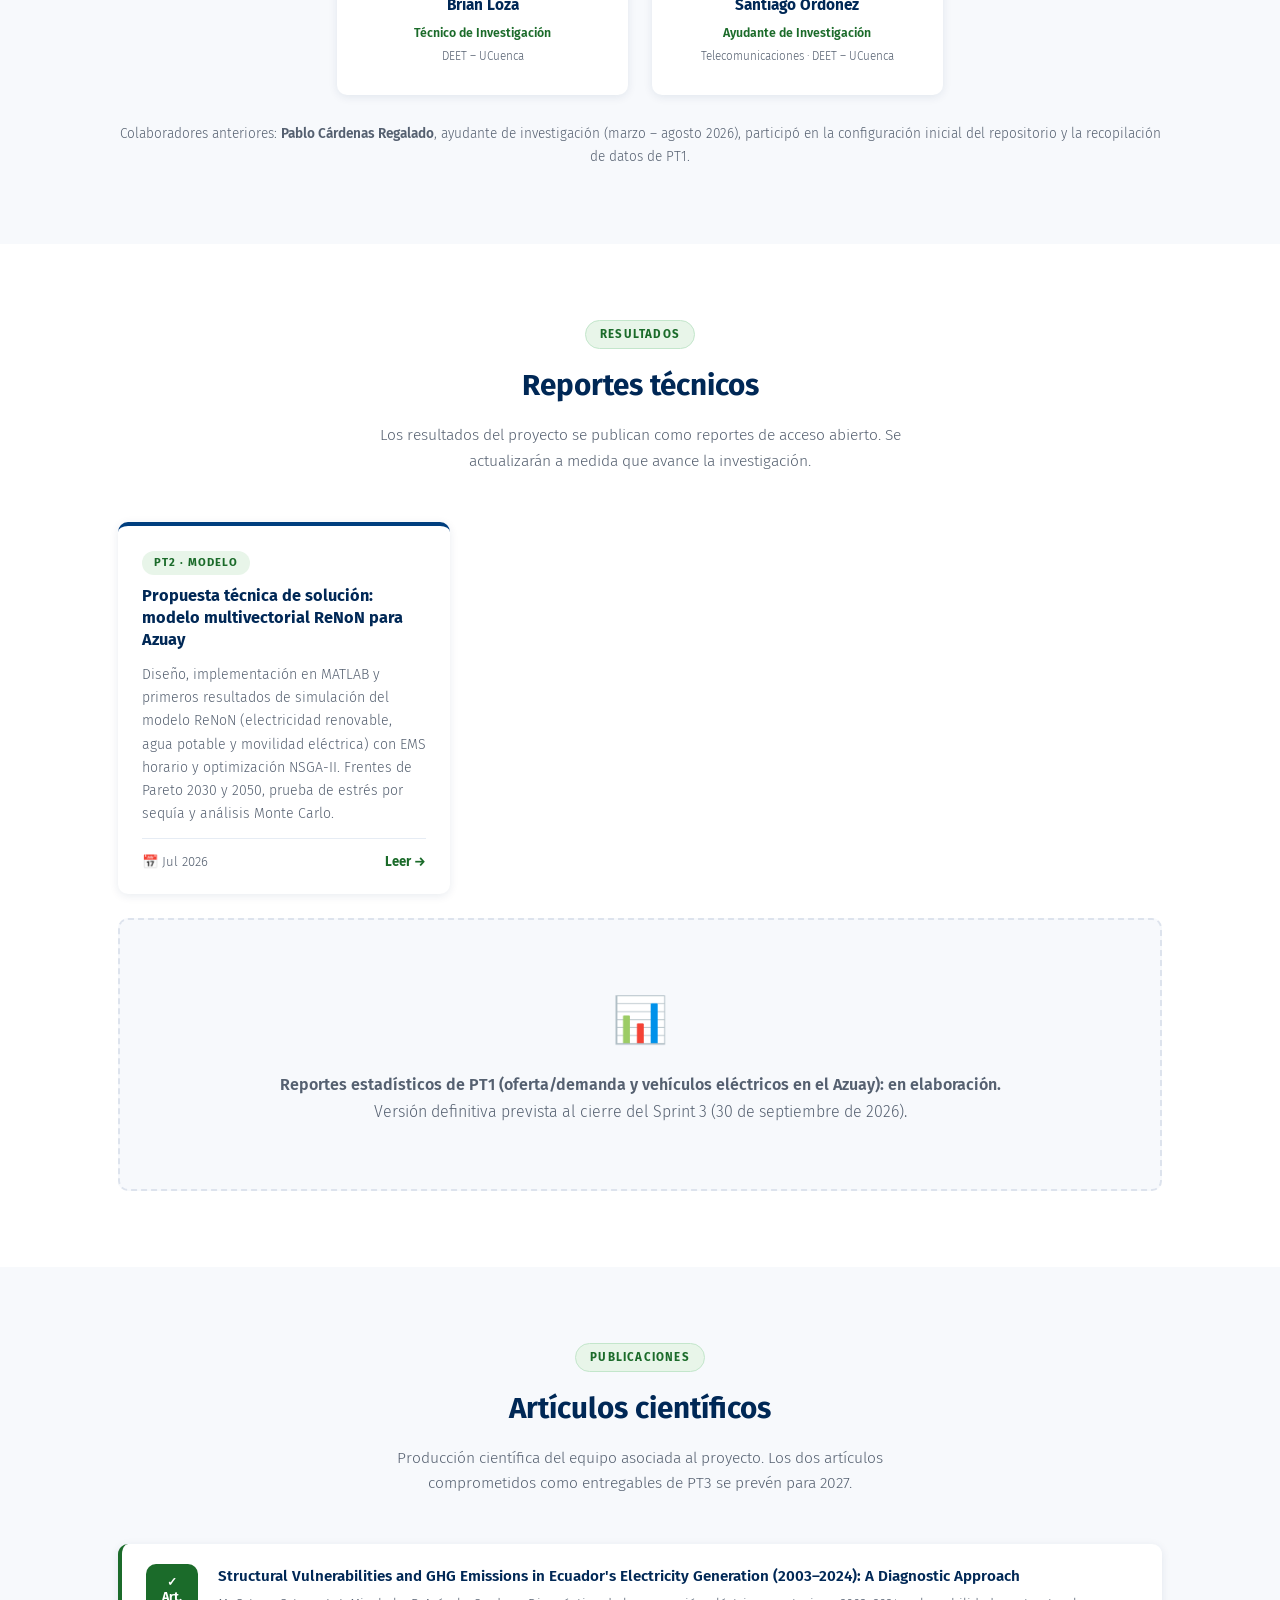
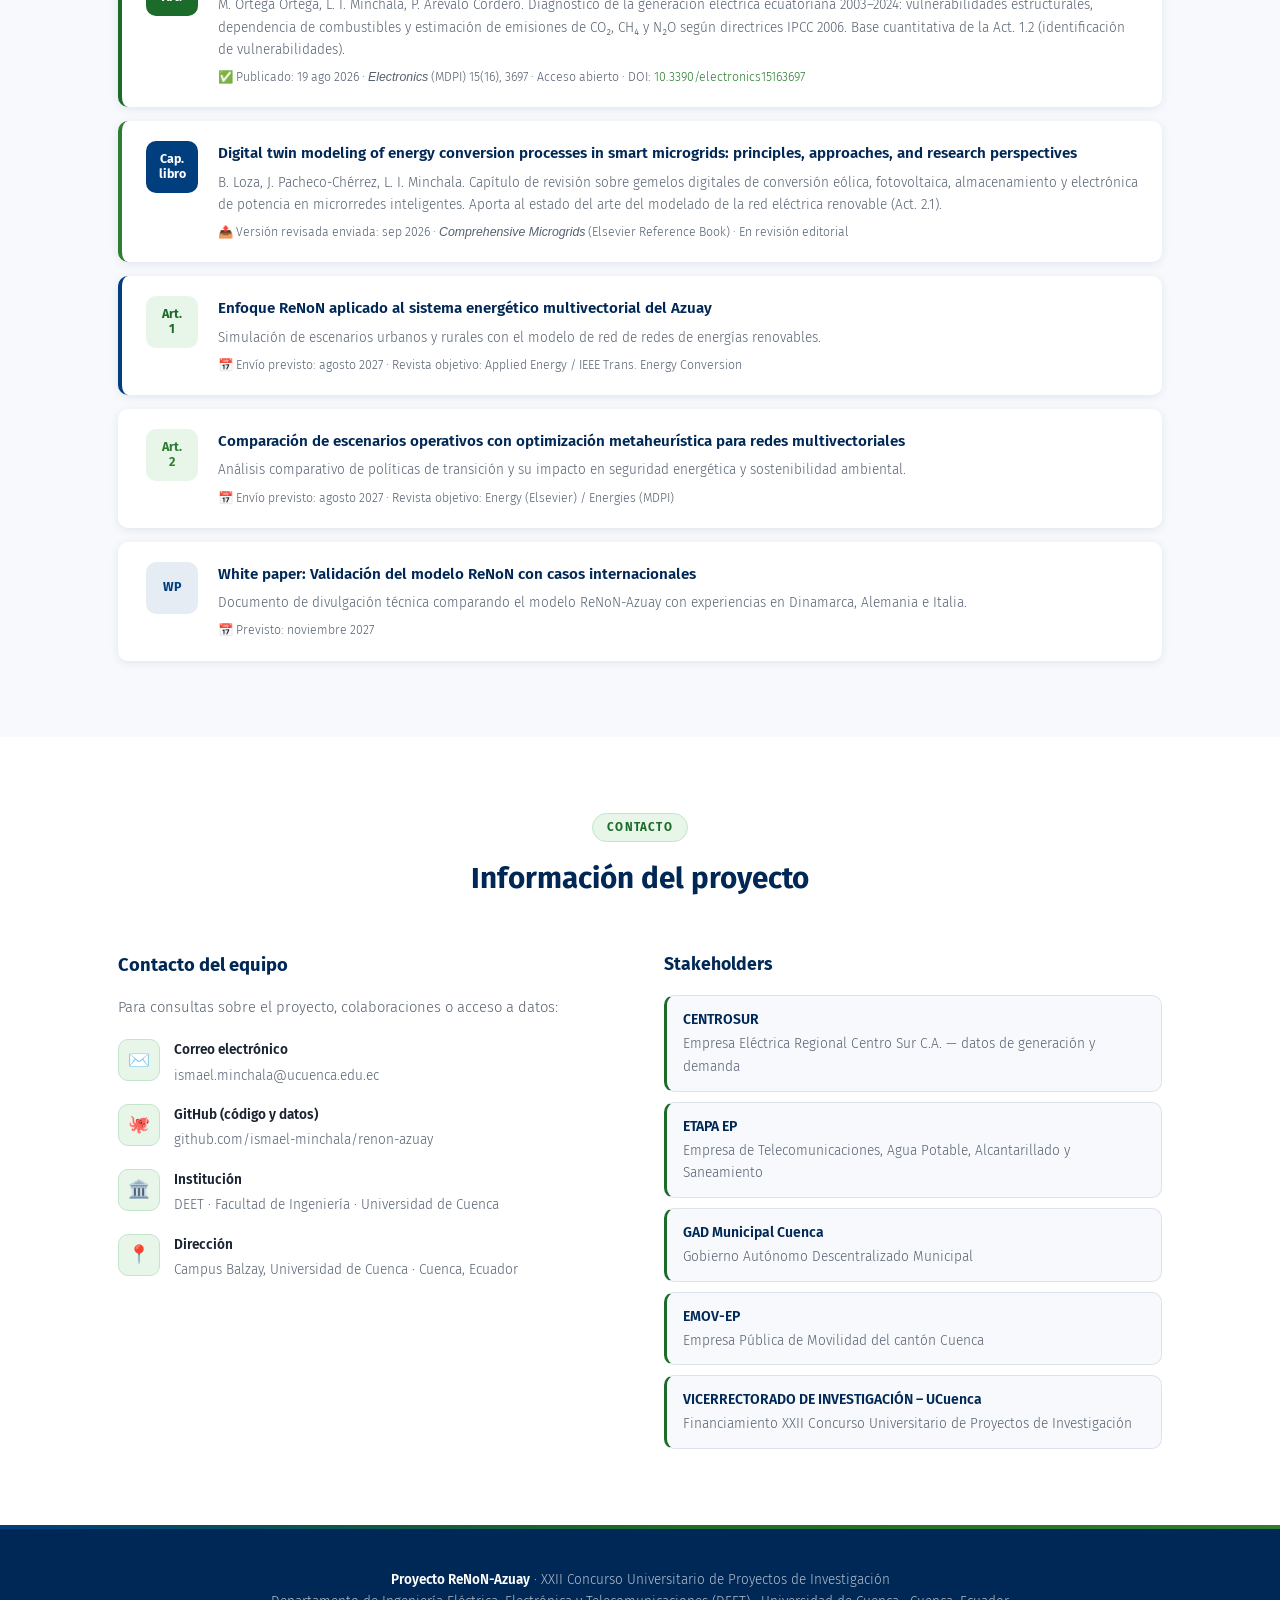
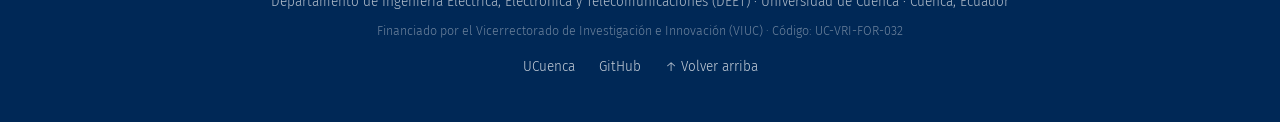
==== commit a8a9a137: "web: actualizar avance Sprint 3 — sep 2026 - PT1 40 % y PT2 25 % con base en artículo Electronics 20" ====
--- a/docs/index.html
+++ b/docs/index.html
@@ -42,7 +42,7 @@
       <span>🏛️ DEET – Universidad de Cuenca</span>
     </div>
     <a href="#resumen" class="btn btn-primary">Ver proyecto</a>
-    <a href="https://github.com/renon-azuay" class="btn btn-outline" target="_blank">GitHub →</a>
+    <a href="https://github.com/ismael-minchala/renon-azuay" class="btn btn-outline" target="_blank">GitHub →</a>
   </div>
 </section>
 
@@ -87,8 +87,8 @@
           <div class="label">vectores energéticos integrados</div>
         </div>
         <div class="stat-card">
-          <div class="value">2</div>
-          <div class="label">artículos científicos Q1/Q2</div>
+          <div class="value">1</div>
+          <div class="label">artículo Scopus publicado · 1 capítulo de libro en revisión</div>
         </div>
         <div class="stat-card">
           <div class="value">7</div>
@@ -108,8 +108,8 @@
         <h3>Diagnóstico y caracterización</h3>
         <p>Recopilación de datos históricos, identificación de vulnerabilidades, construcción de líneas base y talleres participativos con actores locales.</p>
         <div class="pt-period">📅 Jul – Oct 2026</div>
-        <div class="progress-bar"><div class="progress-fill" style="width:5%; background:var(--uc-blue);"></div></div>
-        <div class="progress-label">En inicio · Sprint 1 activo</div>
+        <div class="progress-bar"><div class="progress-fill" style="width:40%; background:var(--uc-blue);"></div></div>
+        <div class="progress-label">40 % · Diagnóstico de vulnerabilidades 2003–2024 publicado (Act. 1.1–1.2)</div>
       </div>
 
       <div class="pt-card">
@@ -117,8 +117,8 @@
         <h3>Diseño del modelo ReNoN</h3>
         <p>Formulación del modelo multivectorial, desarrollo del EMS con algoritmos de optimización y redefinición de KPIs validados por stakeholders.</p>
         <div class="pt-period">📅 Nov 2026 – Feb 2027</div>
-        <div class="progress-bar"><div class="progress-fill" style="width:0%; background:var(--uc-blue-mid);"></div></div>
-        <div class="progress-label">0 % completado</div>
+        <div class="progress-bar"><div class="progress-fill" style="width:25%; background:var(--uc-blue-mid);"></div></div>
+        <div class="progress-label">25 % · Primera versión del modelo ReNoN + NSGA-II en MATLAB (Act. 2.1–2.2)</div>
       </div>
 
       <div class="pt-card">
@@ -148,20 +148,20 @@
     <div class="section-header">
       <span class="section-tag">En curso</span>
       <h2>Planificación activa</h2>
-      <p>Las actividades científicas iniciaron en julio 2026 tras la conformación del equipo. El proyecto opera con metodología Scrumban — sprints mensuales con sincronías semanales.</p>
+      <p>Las actividades científicas iniciaron en julio 2026 tras la conformación del equipo. El proyecto opera con metodología Scrumban — sprints mensuales con sincronías semanales. Sprints 1 y 2 completados; el Sprint 3 cierra la fase de diagnóstico (PT1).</p>
     </div>
 
     <div class="sprint-banner">
-      <span class="sprint-badge">🟡 Sprint 1 · Activo</span>
-      <span class="sprint-period">2 – 31 julio 2026</span>
-      <span class="sprint-objective">Arranque científico: configuración de infraestructuras del equipo, solicitudes de datos a CENTROSUR, ETAPA y ARCERNNR, y ejecución del Workshop 1 participativo.</span>
+      <span class="sprint-badge">🟡 Sprint 3 · Activo</span>
+      <span class="sprint-period">1 – 30 septiembre 2026</span>
+      <span class="sprint-objective">Cierre de PT1: Reportes 1 y 2 definitivos (oferta/demanda y vehículos eléctricos en el Azuay), base de datos 2003–2024 en GitHub, Workshop 2 e incorporación del nuevo ayudante de investigación.</span>
     </div>
 
     <div class="dates-grid">
       <div class="date-card">
         <div class="date-icon">📋</div>
         <div class="date-label">Sprint Planning</div>
-        <div class="date-value">Jue 2 jul · 16:00</div>
+        <div class="date-value">Jue 3 sep · 16:00</div>
       </div>
       <div class="date-card">
         <div class="date-icon">🔄</div>
@@ -170,51 +170,81 @@
       </div>
       <div class="date-card highlight">
         <div class="date-icon">🗣️</div>
-        <div class="date-label">Workshop 1 participativo</div>
-        <div class="date-value">22 – 24 jul 2026</div>
+        <div class="date-label">Workshop 2 participativo</div>
+        <div class="date-value">Sep 2026 · por confirmar</div>
       </div>
       <div class="date-card">
         <div class="date-icon">✅</div>
         <div class="date-label">Sprint Review</div>
-        <div class="date-value">Vie 24 jul 2026</div>
+        <div class="date-value">Vie 25 sep 2026</div>
       </div>
     </div>
 
     <div class="sprint-tasks">
-      <div class="sprint-tasks-header">Tareas clave · Sprint 1 (julio 2026)</div>
+      <div class="sprint-tasks-header">Tareas clave · Sprints 1–3 (julio – septiembre 2026)</div>
       <div class="task-row">
         <span class="task-id">T-0.1</span>
         <span class="task-name">Crear repositorio GitHub <code>renon-azuay</code> con estructura de carpetas</span>
         <span class="task-owner">TINV</span>
+        <span class="task-status status-done">Completado</span>
+      </div>
+      <div class="task-row">
+        <span class="task-id">T-0.3</span>
+        <span class="task-name">Sitio web del proyecto en GitHub Pages</span>
+        <span class="task-owner">TINV</span>
+        <span class="task-status status-done">Completado</span>
+      </div>
+      <div class="task-row">
+        <span class="task-id">T-0.6</span>
+        <span class="task-name">Cargar documentos de gestión (backlog, cronograma, sprints) al repositorio</span>
+        <span class="task-owner">TINV + AI</span>
+        <span class="task-status status-done">Completado</span>
+      </div>
+      <div class="task-row">
+        <span class="task-id">T-1.1.2</span>
+        <span class="task-name">Recopilar y analizar datos oficiales de generación eléctrica 2003–2024 (Planes Maestros de Electricidad, ARCERNNR)</span>
+        <span class="task-owner">INV1 + INV2</span>
+        <span class="task-status status-done">Completado</span>
+      </div>
+      <div class="task-row">
+        <span class="task-id">T-1.2.4 / T-1.2.5</span>
+        <span class="task-name">Diagnóstico de vulnerabilidades estructurales, dependencia de combustibles y emisiones GEI — publicado en <em>Electronics</em> (MDPI)</span>
+        <span class="task-owner">INV1 + DP + INV2</span>
+        <span class="task-status status-done">Completado</span>
+      </div>
+      <div class="task-row">
+        <span class="task-id">T-2.1.6</span>
+        <span class="task-name">Primera versión del modelo multivectorial ReNoN en MATLAB (EMS horario + NSGA-II, frentes de Pareto 2030/2050) — reporte técnico</span>
+        <span class="task-owner">TINV + INV1</span>
+        <span class="task-status status-done">Completado</span>
+      </div>
+      <div class="task-row">
+        <span class="task-id">T-2.1.1</span>
+        <span class="task-name">Revisión de literatura: gemelos digitales de procesos de conversión en microrredes — capítulo de libro (Elsevier) en revisión editorial</span>
+        <span class="task-owner">TINV + DP</span>
+        <span class="task-status status-progress">En revisión</span>
+      </div>
+      <div class="task-row">
+        <span class="task-id">T-1.1.7</span>
+        <span class="task-name">Reporte 1 — oferta y demanda de energía en el Azuay (versión definitiva)</span>
+        <span class="task-owner">TINV + INV2</span>
         <span class="task-status status-pending">Pendiente</span>
       </div>
       <div class="task-row">
-        <span class="task-id">T-0.4</span>
-        <span class="task-name">Configurar grupo de WhatsApp del equipo (ReNoN-Azuay)</span>
-        <span class="task-owner">TINV</span>
+        <span class="task-id">T-1.1.8</span>
+        <span class="task-name">Reporte 2 — vehículos eléctricos en el Azuay (versión definitiva)</span>
+        <span class="task-owner">TINV + AI</span>
         <span class="task-status status-pending">Pendiente</span>
       </div>
       <div class="task-row">
-        <span class="task-id">T-0.5</span>
-        <span class="task-name">Kickoff meeting — acordar herramientas, DoD y comunicación</span>
-        <span class="task-owner">DP + Todos</span>
+        <span class="task-id">T-1.3.5</span>
+        <span class="task-name">Base de datos energética del Azuay 2003–2024 publicada en GitHub</span>
+        <span class="task-owner">TINV + AI</span>
         <span class="task-status status-pending">Pendiente</span>
       </div>
       <div class="task-row">
-        <span class="task-id">T-0.7</span>
-        <span class="task-name">Repositorio bibliográfico: grupo Zotero + carpeta <code>references/</code> en GitHub</span>
-        <span class="task-owner">INV1 + TINV</span>
-        <span class="task-status status-pending">Pendiente</span>
-      </div>
-      <div class="task-row">
-        <span class="task-id">T-1.1.1</span>
-        <span class="task-name">Redactar y enviar carta formal a CENTROSUR — datos históricos 2003–2024</span>
-        <span class="task-owner">DP + INV2</span>
-        <span class="task-status status-pending">Pendiente</span>
-      </div>
-      <div class="task-row">
-        <span class="task-id">T-1.4.3</span>
-        <span class="task-name">Ejecutar Workshop 1 participativo (CENTROSUR, ETAPA, GAD, parroquias)</span>
+        <span class="task-id">T-1.4.6</span>
+        <span class="task-name">Ejecutar Workshop 2 (retroalimentación sobre vulnerabilidades y KPIs)</span>
         <span class="task-owner">DP + INV1, INV2</span>
         <span class="task-status status-pending">Pendiente</span>
       </div>
@@ -292,20 +322,20 @@
       </div>
 
       <div class="team-card">
-        <div class="avatar">
-          <img src="photos/PCR.jpeg" alt="Pablo Cárdenas Regalado">
-        </div>
-        <h3>Pablo Cárdenas</h3>
+        <div class="avatar avatar-initials" aria-label="Santiago Matías Ordóñez Carpio">SO</div>
+        <h3>Santiago Ordóñez</h3>
         <div class="role">Ayudante de Investigación</div>
-        <div class="dept">DEET – UCuenca</div>
+        <div class="dept">Telecomunicaciones · DEET – UCuenca</div>
         <div class="bio-overlay">
-          <p class="bio-name">Pablo Cárdenas Regalado</p>
+          <p class="bio-name">Santiago Matías Ordóñez Carpio</p>
           <p class="bio-role">Ayudante de Investigación · DEET</p>
-          <p class="bio-text">Ayudante de investigación en el proyecto ReNoN-Azuay y estudiante de ingeniería en el DEET de la Universidad de Cuenca. Colabora en el procesamiento y análisis de datos energéticos, la elaboración de reportes técnicos y el soporte al sitio web del proyecto. Sus áreas de interés incluyen el análisis de datos, la programación científica y las tecnologías de energía renovable aplicadas al contexto regional del Azuay.</p>
-        </div>
-      </div>
-
-    </div>
+          <p class="bio-text">Ayudante de investigación en el proyecto ReNoN-Azuay desde septiembre 2026 y estudiante de la carrera de Telecomunicaciones de la Universidad de Cuenca. Colabora en el procesamiento y análisis de datos energéticos, la elaboración de reportes técnicos y el soporte al sitio web del proyecto. Sus áreas de interés incluyen la programación en MATLAB y Python aplicada al modelamiento de sistemas de energía.</p>
+        </div>
+      </div>
+
+    </div>
+
+    <p class="team-note">Colaboradores anteriores: <strong>Pablo Cárdenas Regalado</strong>, ayudante de investigación (marzo – agosto 2026), participó en la configuración inicial del repositorio y la recopilación de datos de PT1.</p>
   </div>
 </section>
 
@@ -320,13 +350,23 @@
 
     <div class="blog-grid">
       <!-- INICIO ZONA DE REPORTES — agregar nuevas tarjetas aquí -->
-      <!-- <div class="blog-card">...</div> -->
+      <div class="blog-card">
+        <div class="blog-card-header">
+          <span class="blog-tag">PT2 · Modelo</span>
+          <h3>Propuesta técnica de solución: modelo multivectorial ReNoN para Azuay</h3>
+        </div>
+        <p>Diseño, implementación en MATLAB y primeros resultados de simulación del modelo ReNoN (electricidad renovable, agua potable y movilidad eléctrica) con EMS horario y optimización NSGA-II. Frentes de Pareto 2030 y 2050, prueba de estrés por sequía y análisis Monte Carlo.</p>
+        <div class="blog-card-footer">
+          <span>📅 Jul 2026</span>
+          <a href="https://github.com/ismael-minchala/renon-azuay/blob/main/code/analysis/propuesta_tecnica/reporte/reporte_tecnico_renon.pdf" target="_blank">Leer →</a>
+        </div>
+      </div>
       <!-- FIN ZONA DE REPORTES -->
 
       <div class="blog-empty">
         <div class="icon">📊</div>
-        <strong>Los reportes estarán disponibles a partir de septiembre 2026.</strong>
-        <p>El equipo se encuentra en fase de recopilación y análisis de datos (Sprint 1 — julio 2026).</p>
+        <strong>Reportes estadísticos de PT1 (oferta/demanda y vehículos eléctricos en el Azuay): en elaboración.</strong>
+        <p>Versión definitiva prevista al cierre del Sprint 3 (30 de septiembre de 2026).</p>
       </div>
     </div>
   </div>
@@ -338,10 +378,28 @@
     <div class="section-header">
       <span class="section-tag">Publicaciones</span>
       <h2>Artículos científicos</h2>
-      <p>Publicaciones indexadas en Scopus (Q1/Q2) esperadas a partir del segundo año del proyecto.</p>
+      <p>Producción científica del equipo asociada al proyecto. Los dos artículos comprometidos como entregables de PT3 se prevén para 2027.</p>
     </div>
 
     <div class="pub-list">
+      <div class="pub-item">
+        <div class="pub-badge" style="background:#1B6B2A; color:#FFFFFF;">✓<br>Art.</div>
+        <div class="pub-content">
+          <h4>Structural Vulnerabilities and GHG Emissions in Ecuador's Electricity Generation (2003–2024): A Diagnostic Approach</h4>
+          <p>M. Ortega Ortega, L. I. Minchala, P. Arévalo Cordero. Diagnóstico de la generación eléctrica ecuatoriana 2003–2024: vulnerabilidades estructurales, dependencia de combustibles y estimación de emisiones de CO₂, CH₄ y N₂O según directrices IPCC 2006. Base cuantitativa de la Act. 1.2 (identificación de vulnerabilidades).</p>
+          <div class="pub-meta">✅ Publicado: 19 ago 2026 · <em>Electronics</em> (MDPI) 15(16), 3697 · Acceso abierto · DOI: <a href="https://doi.org/10.3390/electronics15163697" target="_blank">10.3390/electronics15163697</a></div>
+        </div>
+      </div>
+
+      <div class="pub-item">
+        <div class="pub-badge" style="background:#003E7E; color:#FFFFFF;">Cap.<br>libro</div>
+        <div class="pub-content">
+          <h4>Digital twin modeling of energy conversion processes in smart microgrids: principles, approaches, and research perspectives</h4>
+          <p>B. Loza, J. Pacheco-Chérrez, L. I. Minchala. Capítulo de revisión sobre gemelos digitales de conversión eólica, fotovoltaica, almacenamiento y electrónica de potencia en microrredes inteligentes. Aporta al estado del arte del modelado de la red eléctrica renovable (Act. 2.1).</p>
+          <div class="pub-meta">📤 Versión revisada enviada: sep 2026 · <em>Comprehensive Microgrids</em> (Elsevier Reference Book) · En revisión editorial</div>
+        </div>
+      </div>
+
       <div class="pub-item">
         <div class="pub-badge" style="background:#E8F5E9; color:#1B6B2A;">Art.<br>1</div>
         <div class="pub-content">
@@ -396,7 +454,7 @@
           <div class="contact-icon">🐙</div>
           <div>
             <strong>GitHub (código y datos)</strong>
-            <span>github.com/renon-azuay</span>
+            <span>github.com/ismael-minchala/renon-azuay</span>
           </div>
         </div>
         <div class="contact-item">
@@ -452,7 +510,7 @@
     <p style="margin-top:8px; font-size:0.78rem; opacity:0.6;">Financiado por el Vicerrectorado de Investigación e Innovación (VIUC) · Código: UC-VRI-FOR-032</p>
     <div class="footer-links">
       <a href="https://www.ucuenca.edu.ec" target="_blank">UCuenca</a>
-      <a href="https://github.com/renon-azuay" target="_blank">GitHub</a>
+      <a href="https://github.com/ismael-minchala/renon-azuay" target="_blank">GitHub</a>
       <a href="#inicio">↑ Volver arriba</a>
     </div>
   </div>
--- a/docs/assets/style.css
+++ b/docs/assets/style.css
@@ -637,3 +637,42 @@
   .dates-grid { grid-template-columns: 1fr 1fr; }
   .about-stats { grid-template-columns: 1fr 1fr; }
 }
+
+/* ── Ajustes sep 2026 ── */
+.status-progress { background: #E3F2FD; color: #0D47A1; }
+.avatar-initials {
+  display: flex; align-items: center; justify-content: center;
+  background: var(--uc-blue); color: #FFFFFF;
+  font-weight: 700; font-size: 1.7rem; letter-spacing: 1px;
+}
+.team-note {
+  margin-top: 28px; text-align: center;
+  font-size: 0.85rem; color: var(--text-light);
+}
+
+/* Tarjetas de reportes técnicos */
+.blog-card {
+  background: white;
+  border-radius: var(--radius);
+  padding: 22px 24px;
+  box-shadow: var(--shadow);
+  border-top: 4px solid var(--uc-blue-mid);
+  display: flex; flex-direction: column; gap: 12px;
+  transition: transform 0.18s, box-shadow 0.18s;
+}
+.blog-card:hover { transform: translateY(-3px); box-shadow: var(--shadow-lg); }
+.blog-card-header h3 { font-size: 1.02rem; color: var(--uc-blue); margin-top: 10px; line-height: 1.35; }
+.blog-tag {
+  display: inline-block;
+  background: var(--green-light); color: var(--green);
+  font-size: 0.7rem; font-weight: 700; letter-spacing: 1px; text-transform: uppercase;
+  padding: 3px 12px; border-radius: 999px;
+}
+.blog-card p { font-size: 0.88rem; color: var(--text-light); flex: 1; }
+.blog-card-footer {
+  display: flex; justify-content: space-between; align-items: center;
+  font-size: 0.82rem; color: var(--text-light);
+  border-top: 1px solid #E6ECF4; padding-top: 12px;
+}
+.blog-card-footer a { color: var(--green); font-weight: 700; text-decoration: none; }
+.blog-card-footer a:hover { text-decoration: underline; }
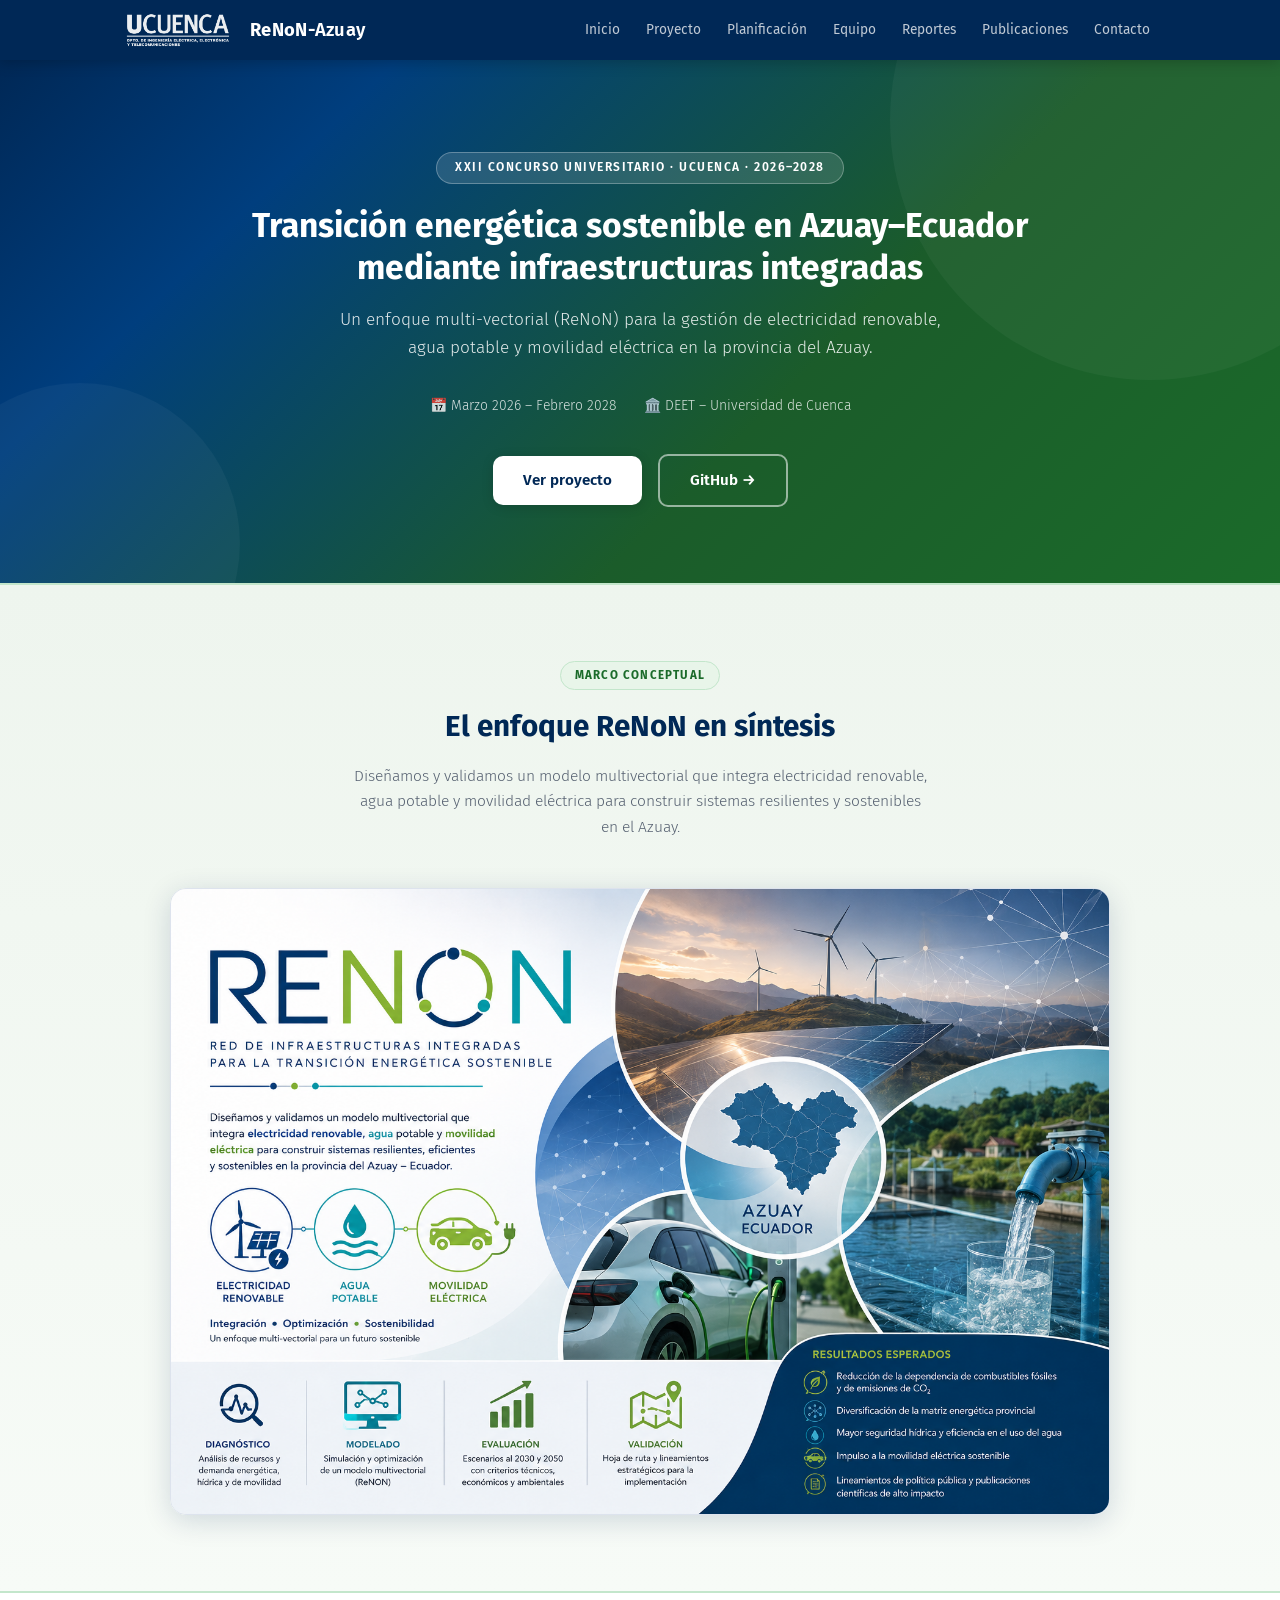
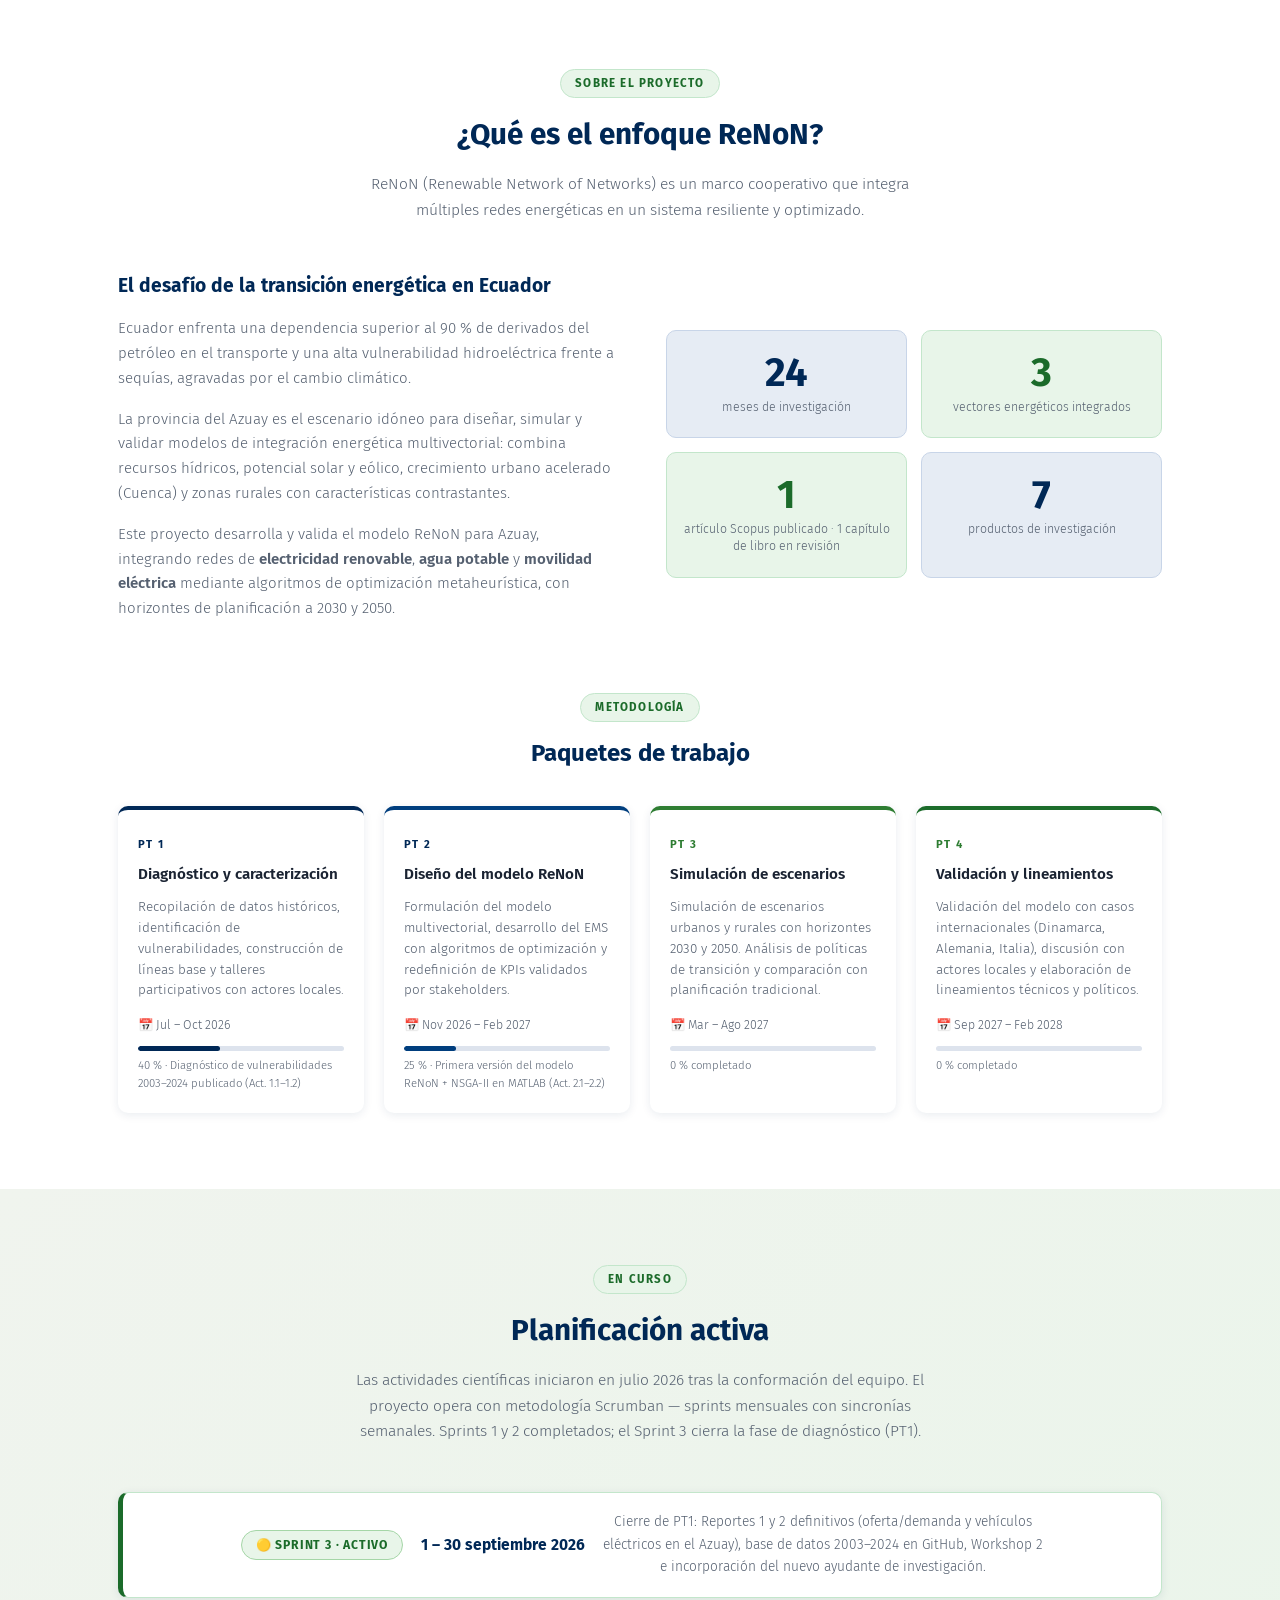
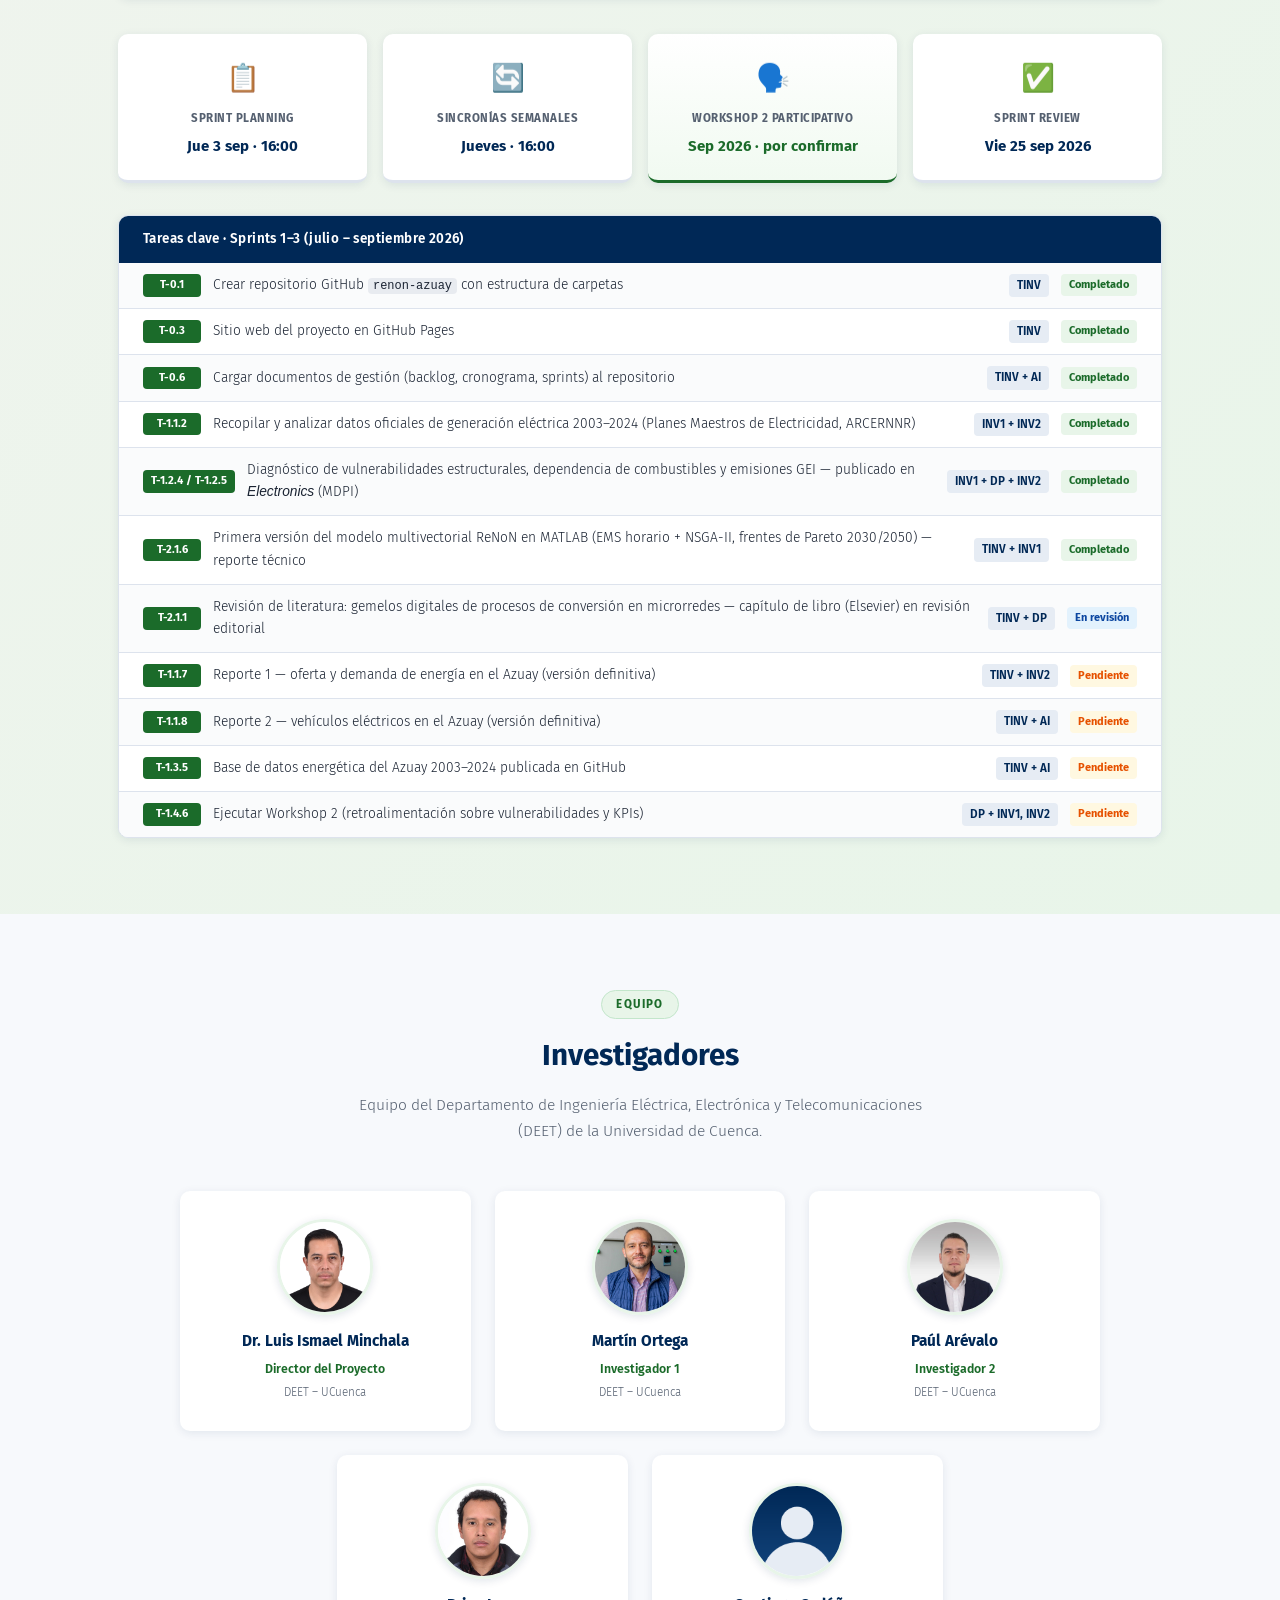
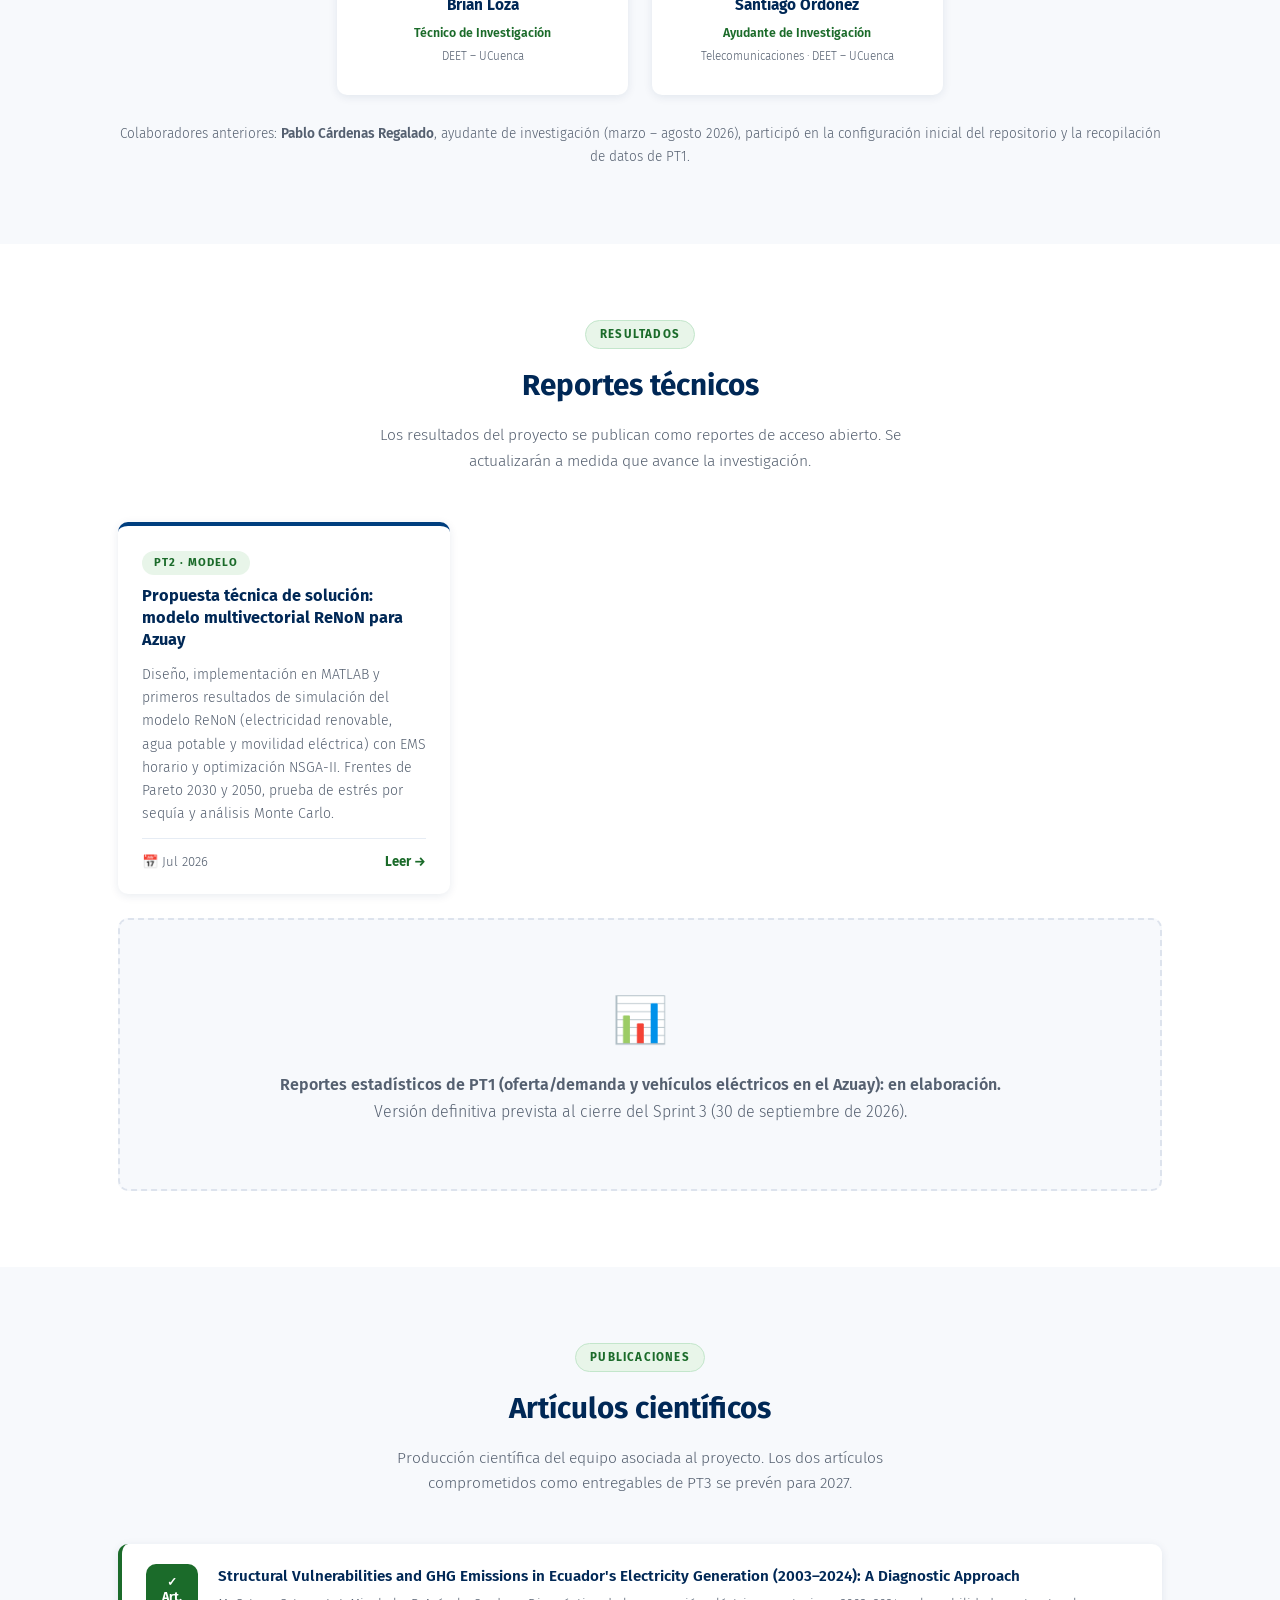
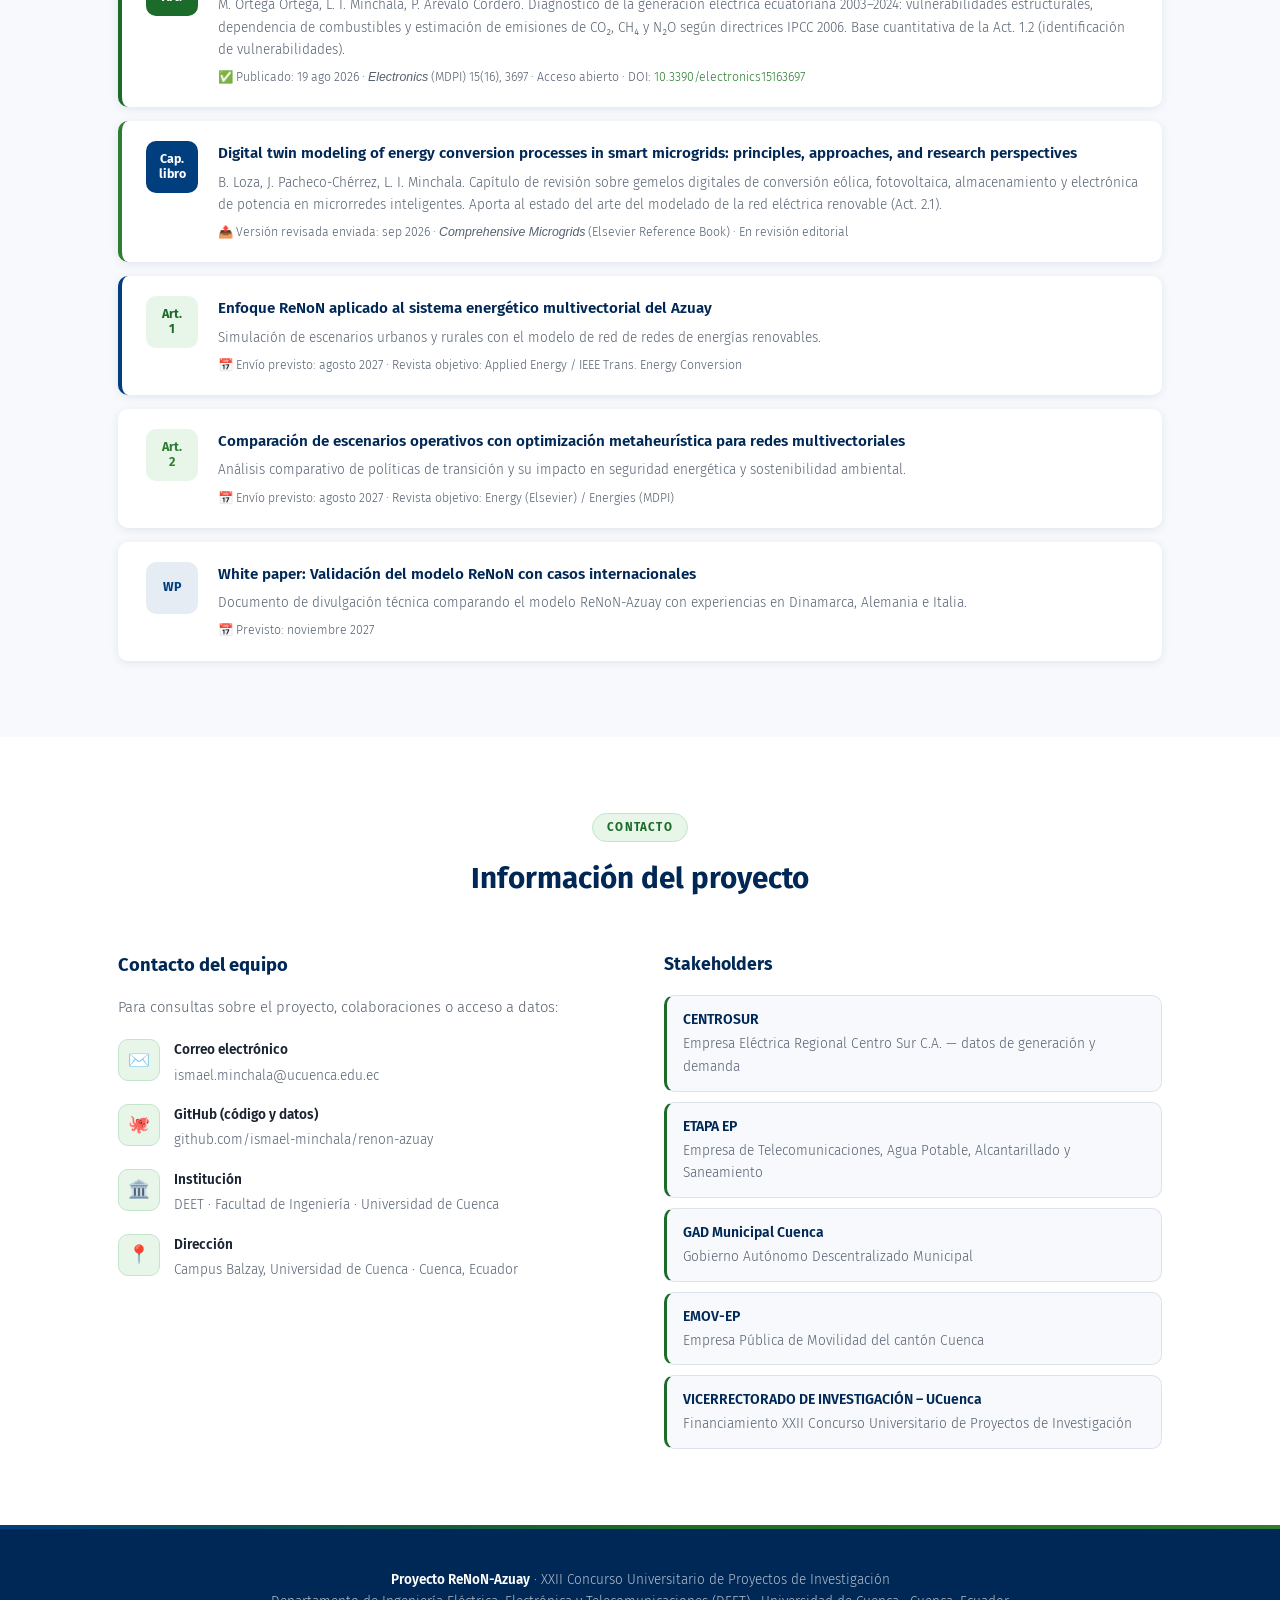
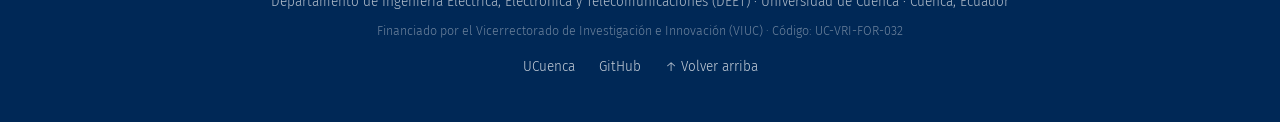
==== commit 23d33ff2: "web: avatar genérico para Santiago Ordóñez (ayudante de investigación) Co-Authored-By: Claude Fable " ====
--- a/docs/index.html
+++ b/docs/index.html
@@ -322,7 +322,9 @@
       </div>
 
       <div class="team-card">
-        <div class="avatar avatar-initials" aria-label="Santiago Matías Ordóñez Carpio">SO</div>
+        <div class="avatar">
+          <img src="photos/SOC.png" alt="Santiago Matías Ordóñez Carpio (imagen genérica)">
+        </div>
         <h3>Santiago Ordóñez</h3>
         <div class="role">Ayudante de Investigación</div>
         <div class="dept">Telecomunicaciones · DEET – UCuenca</div>
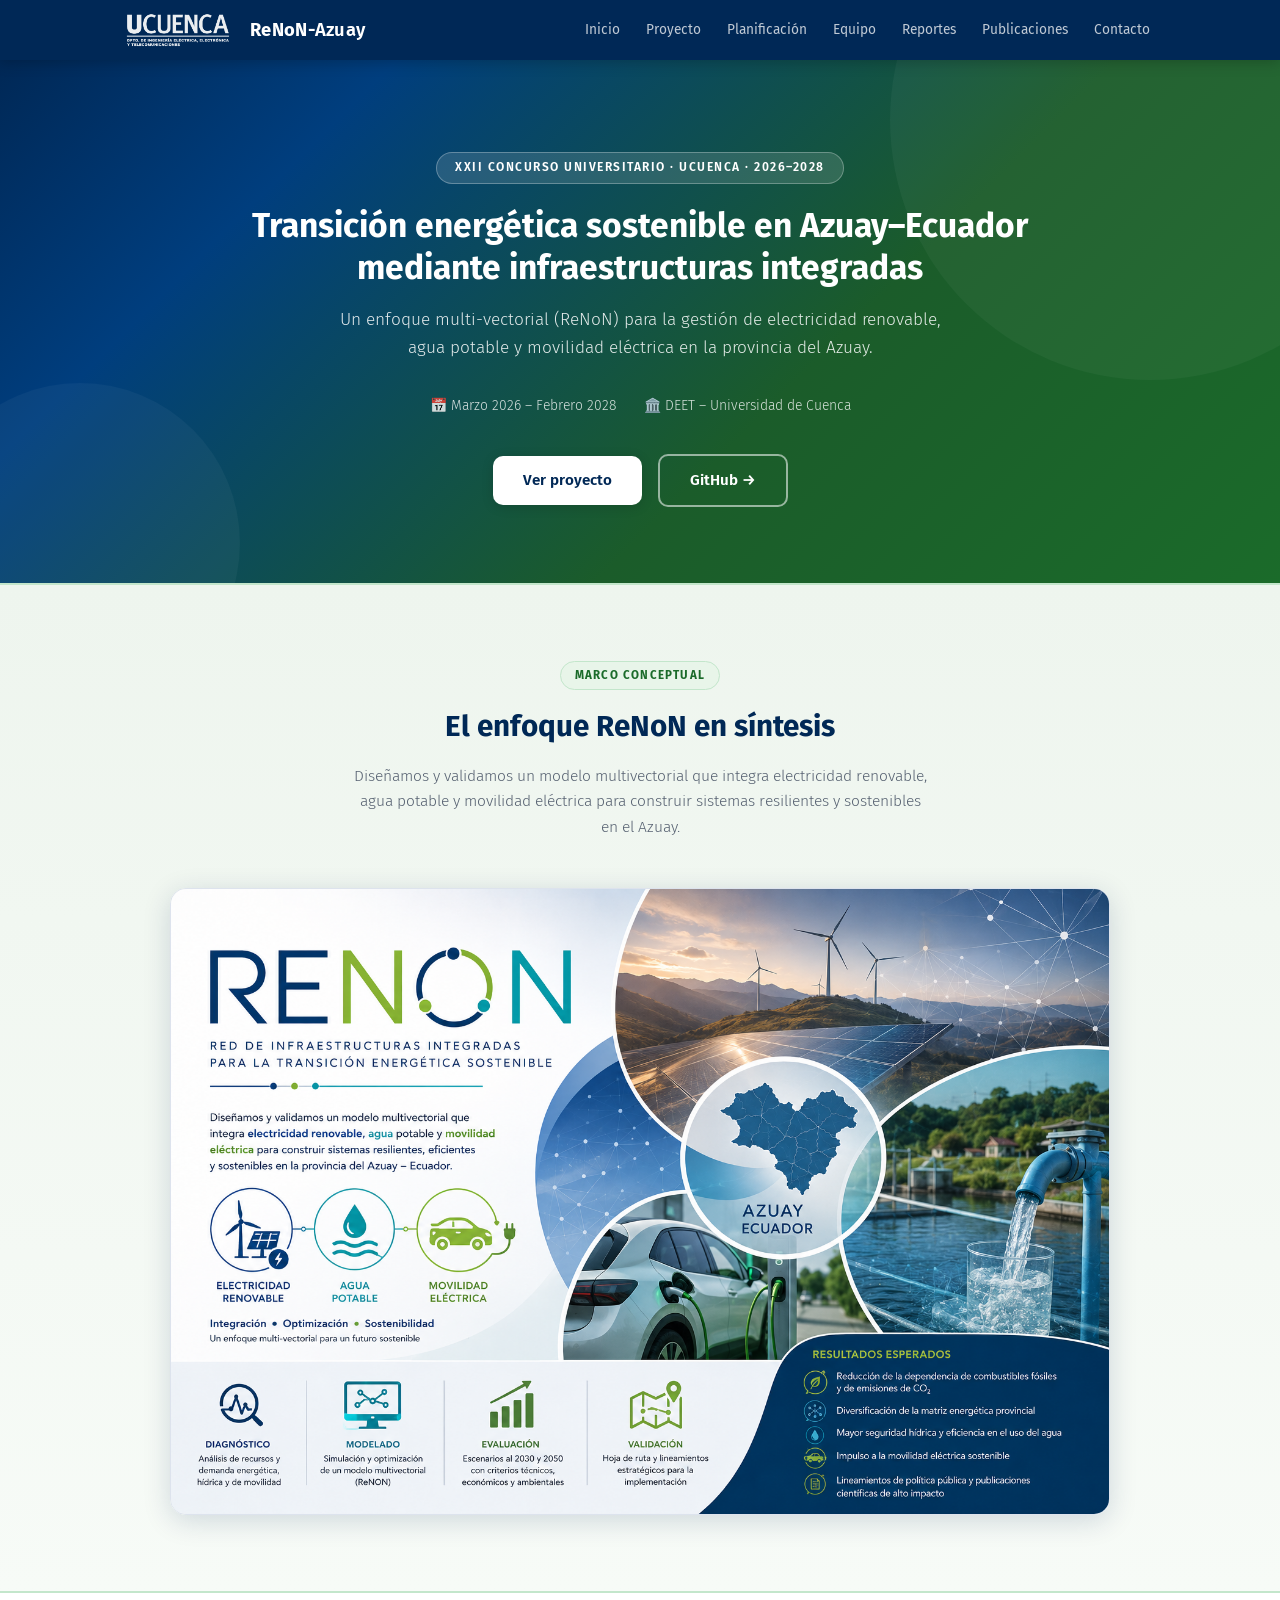
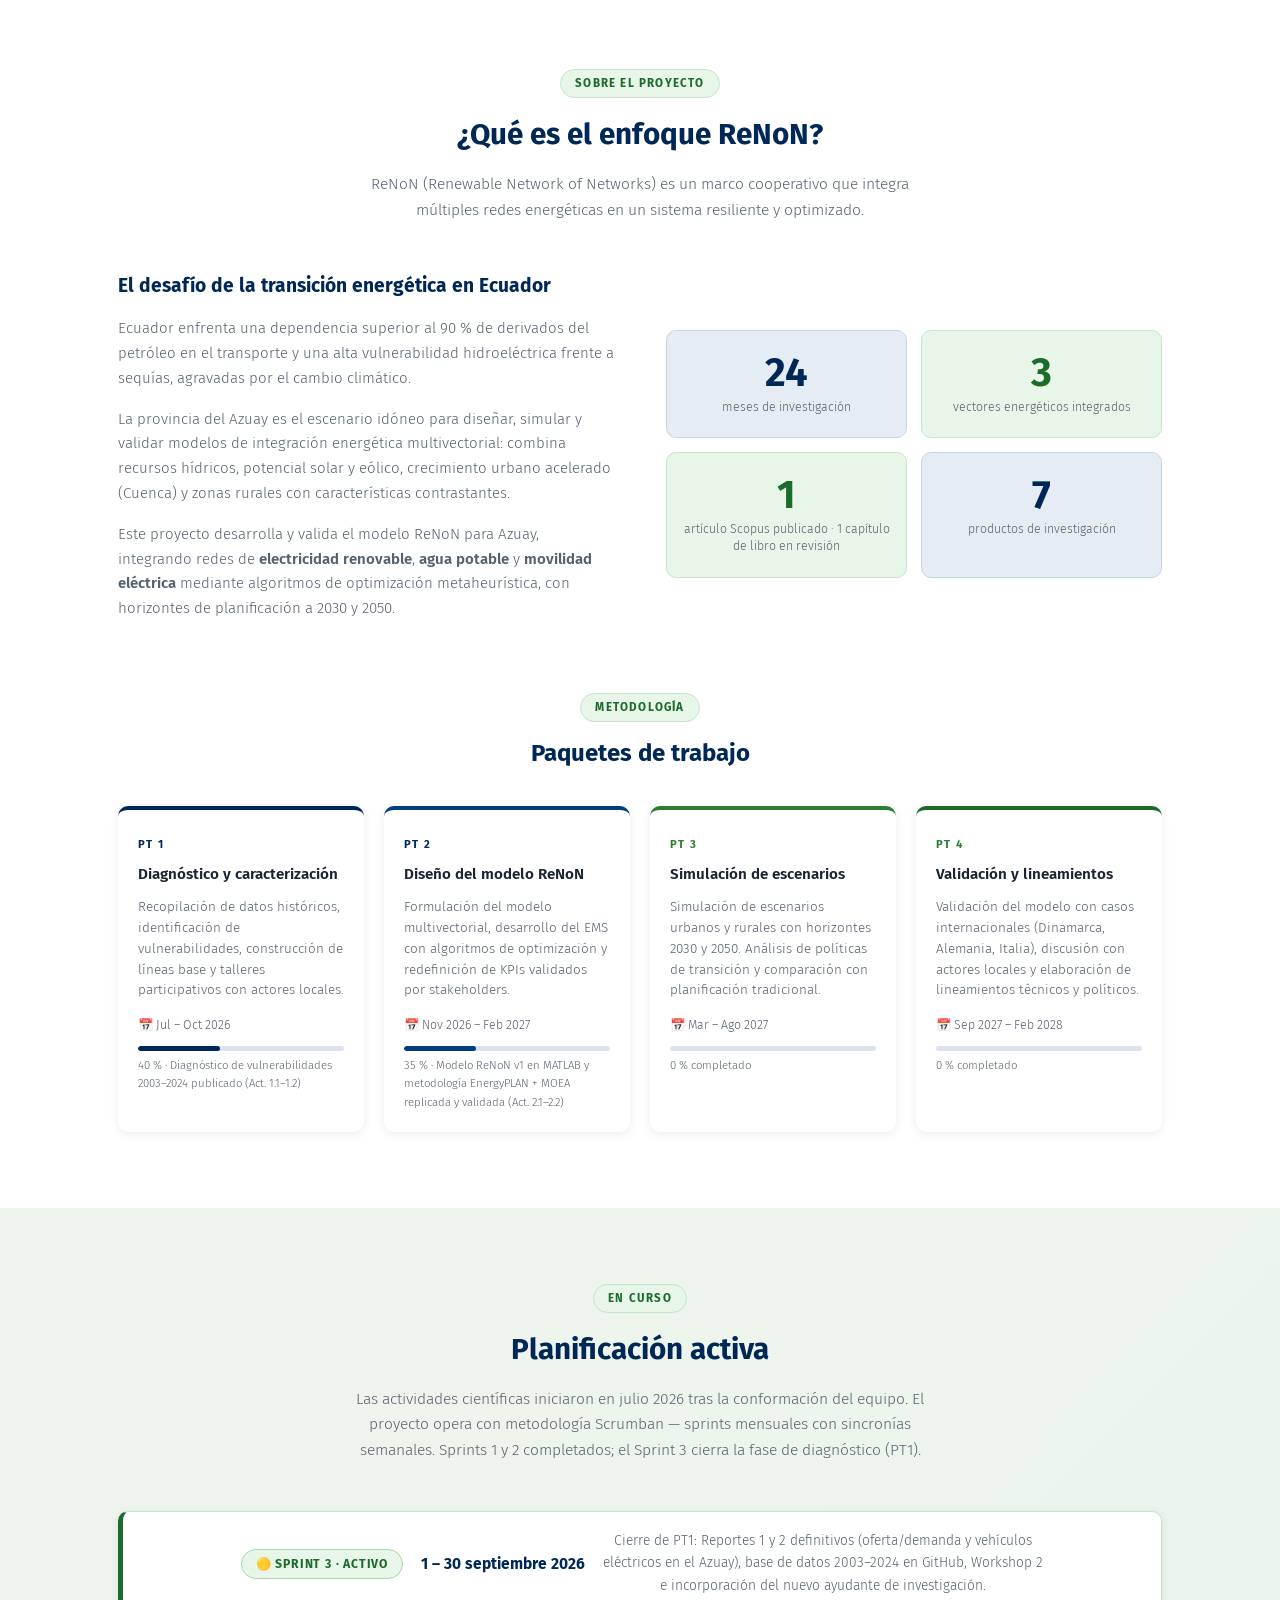
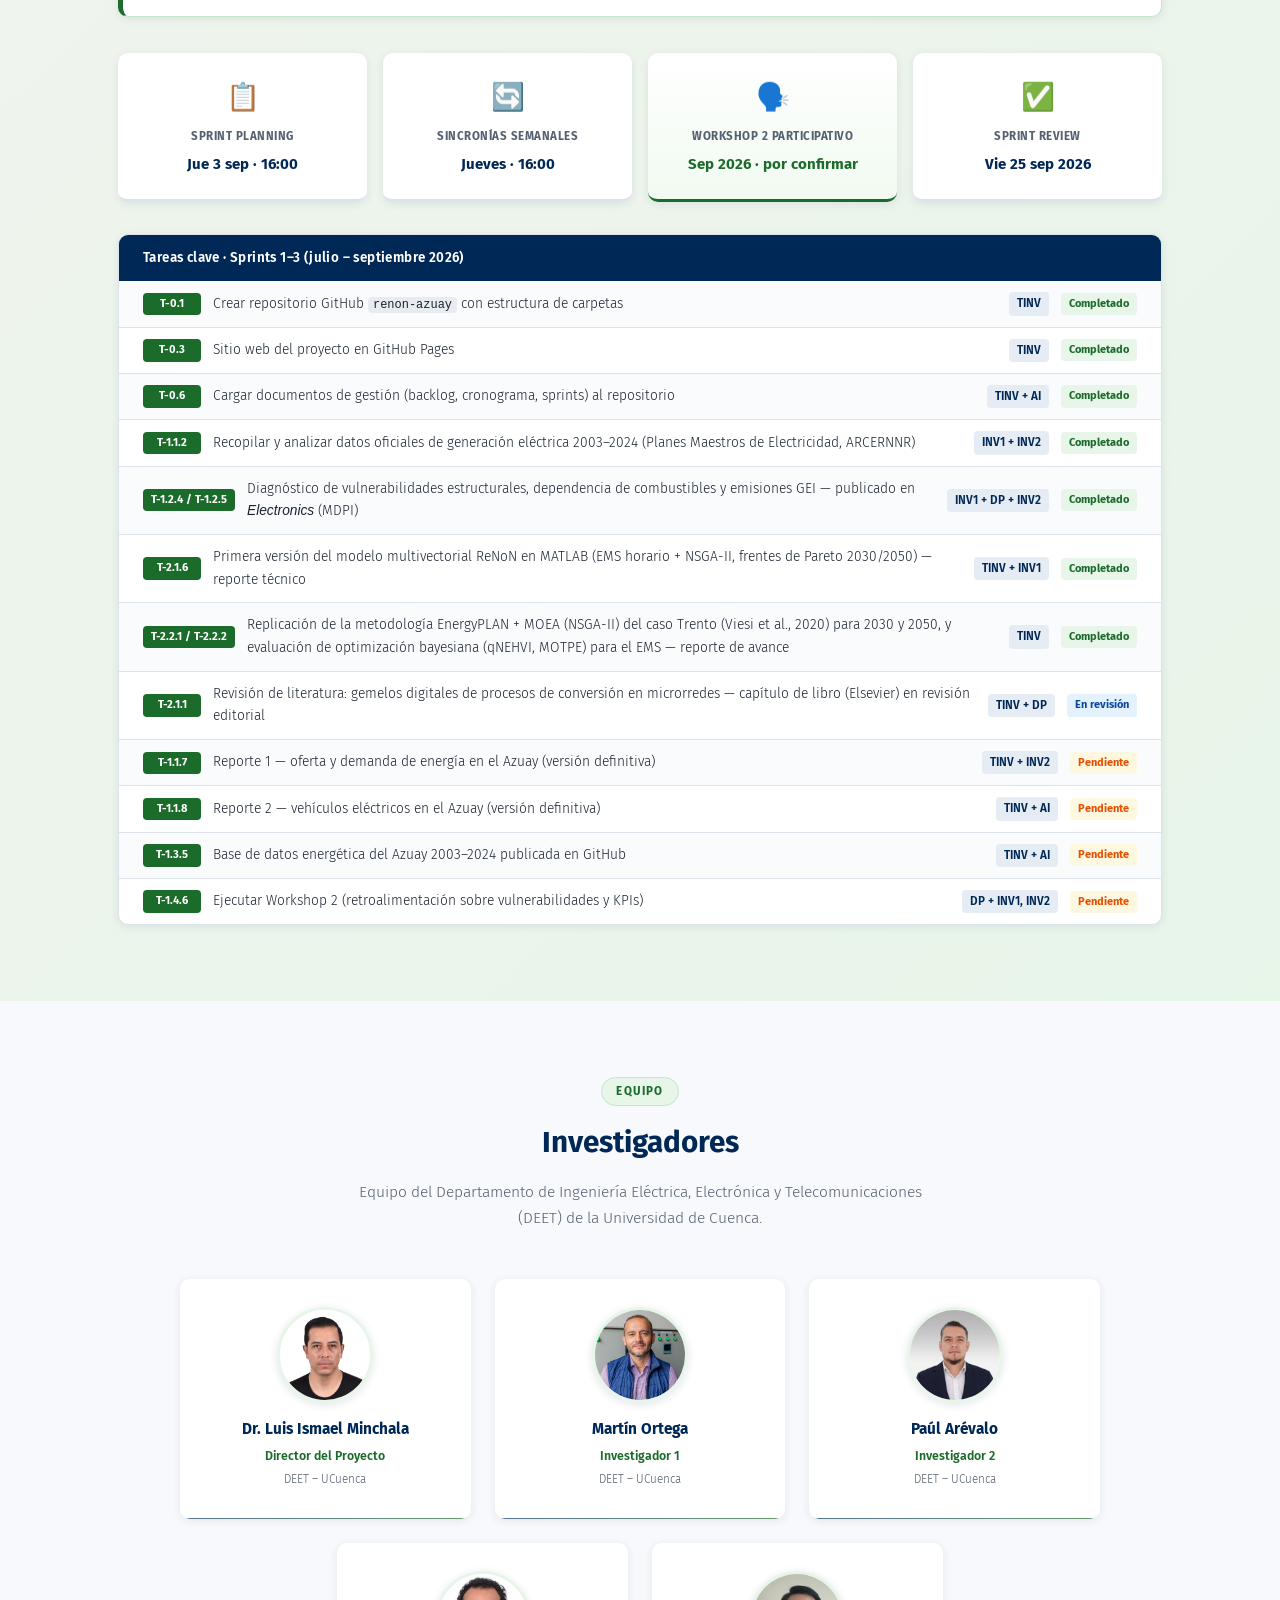
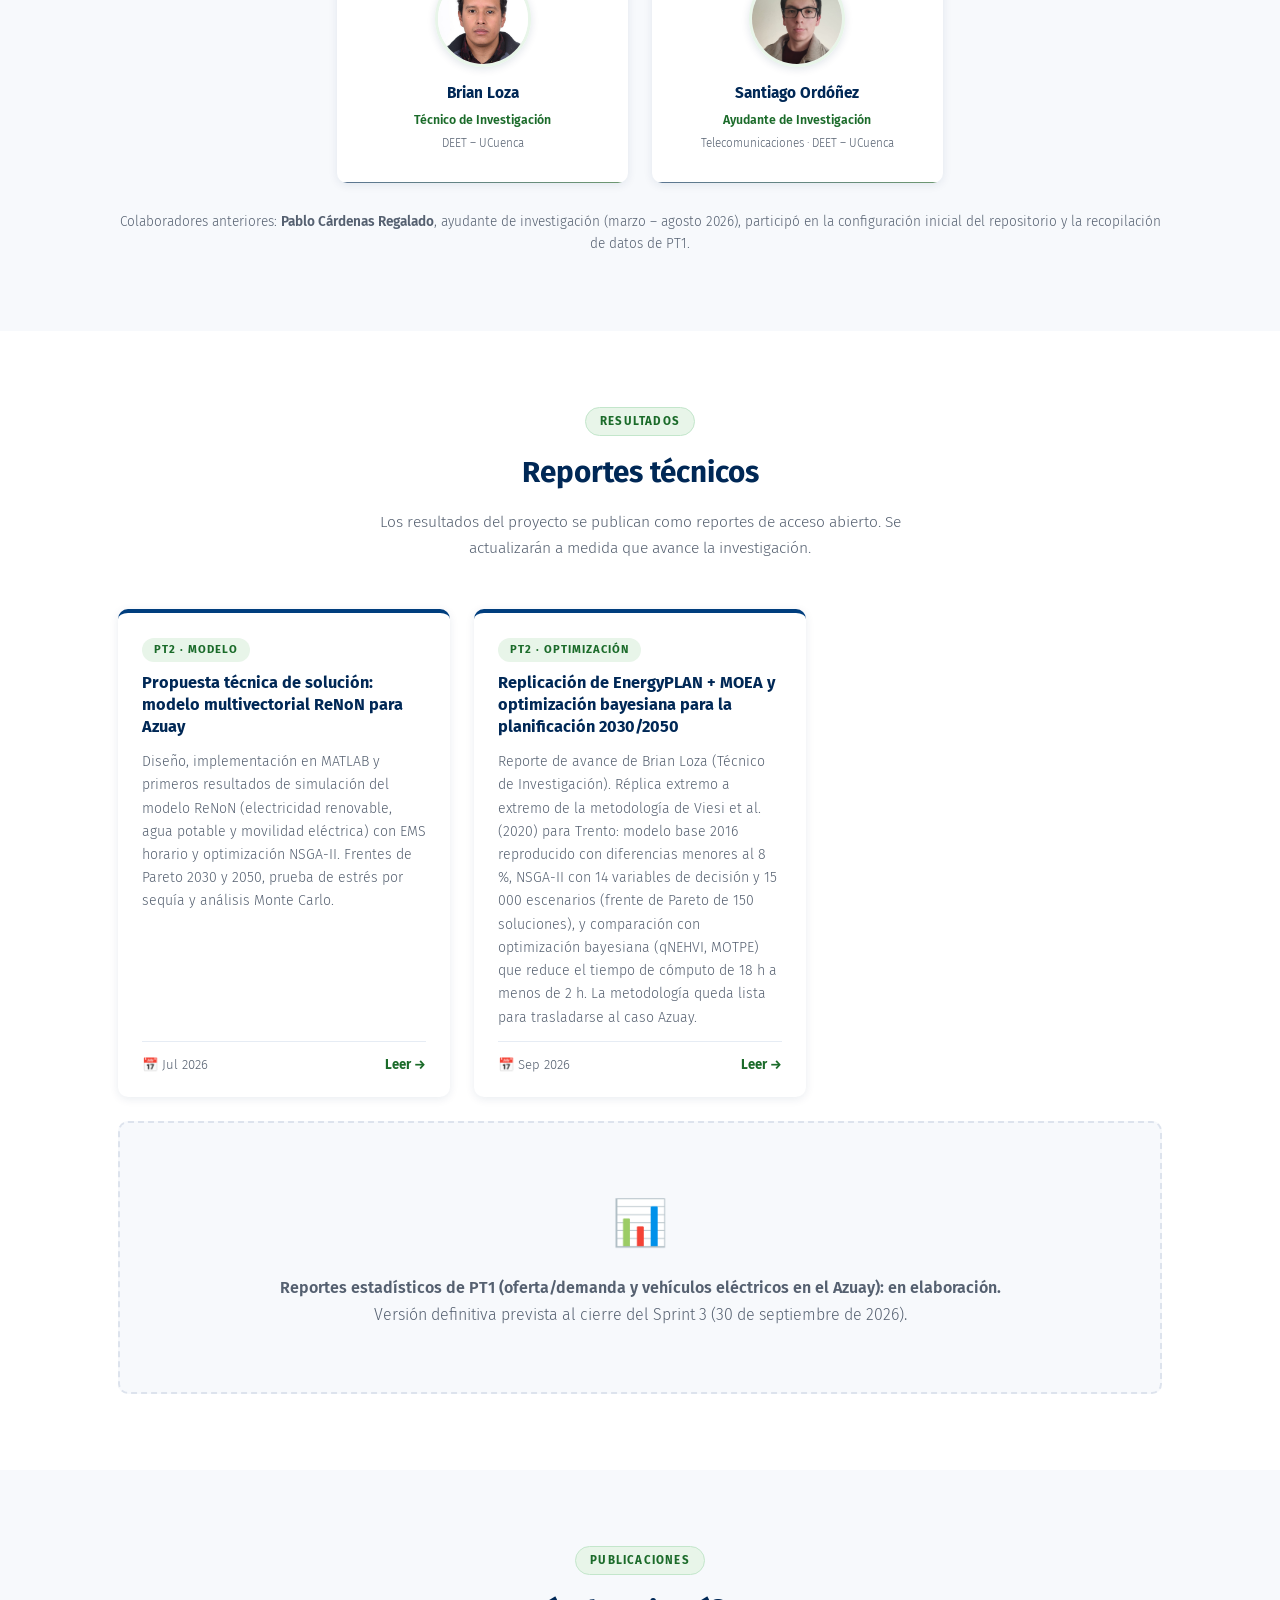
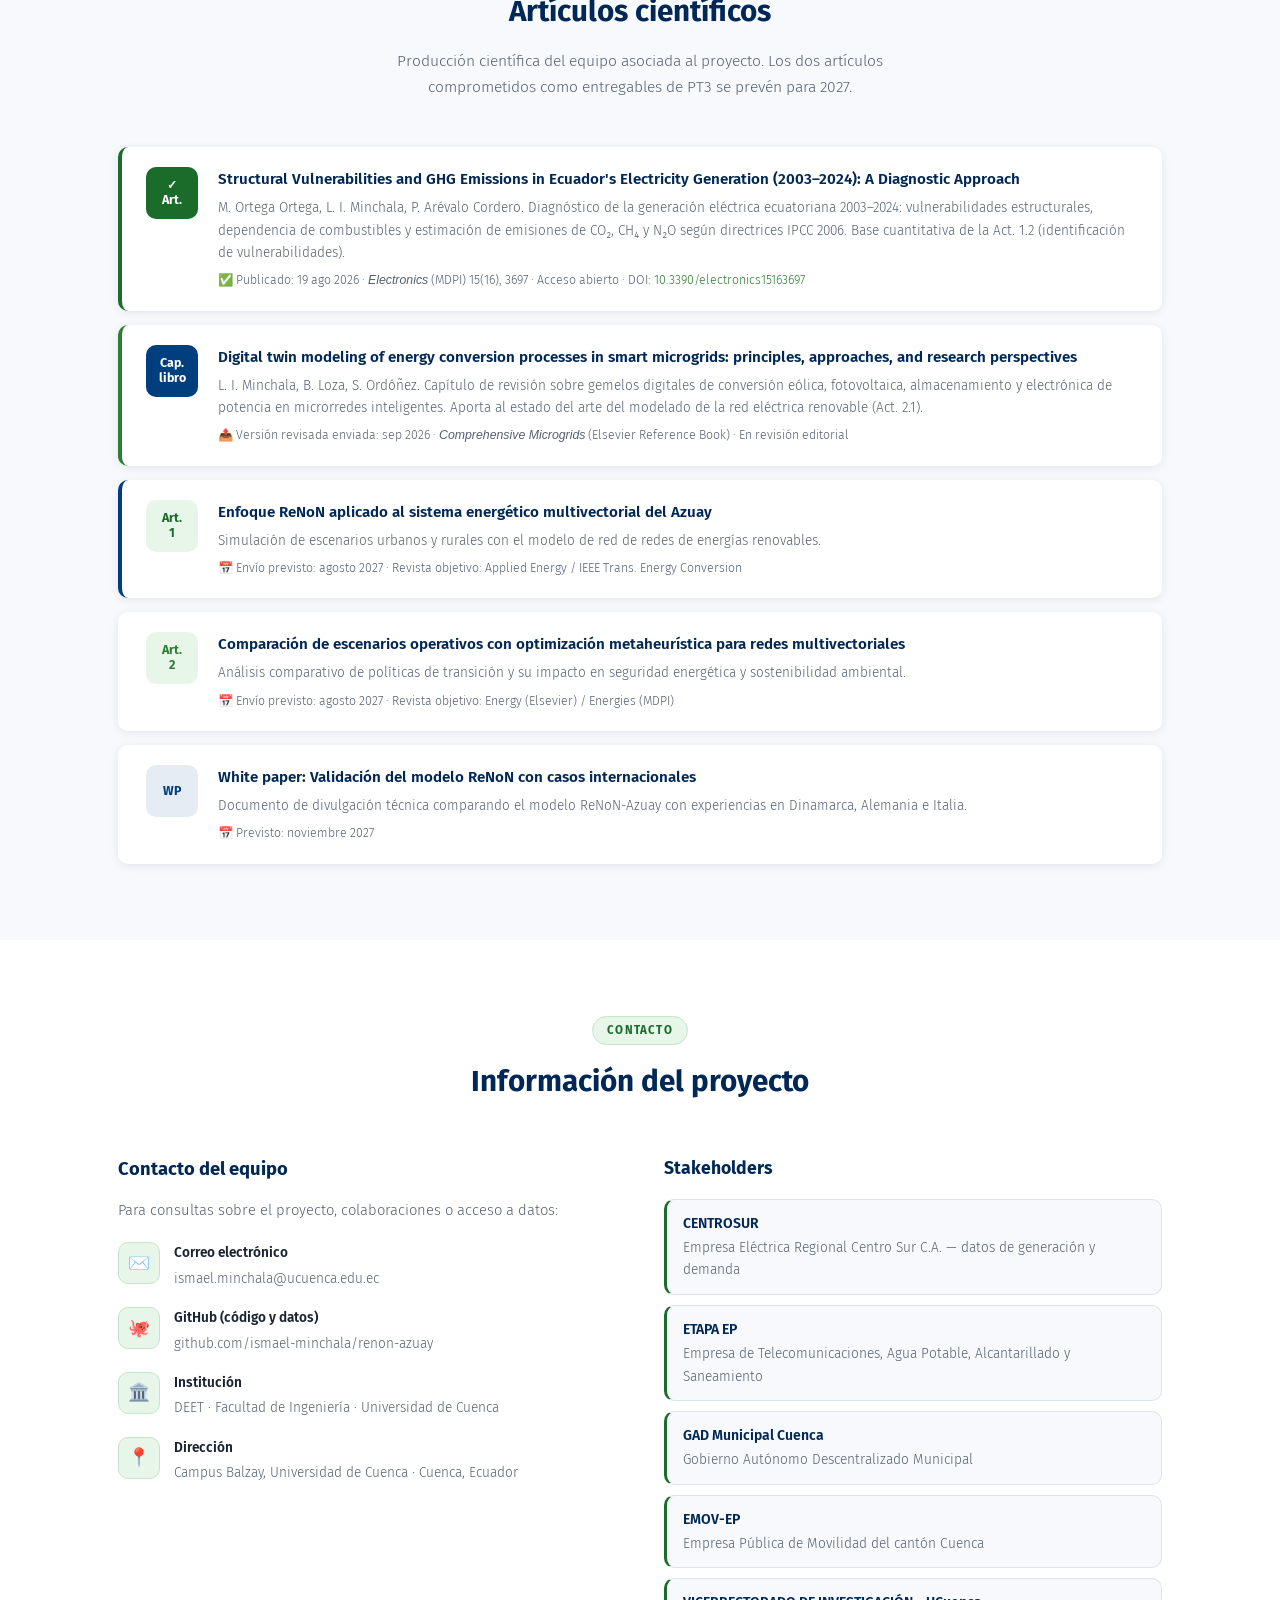
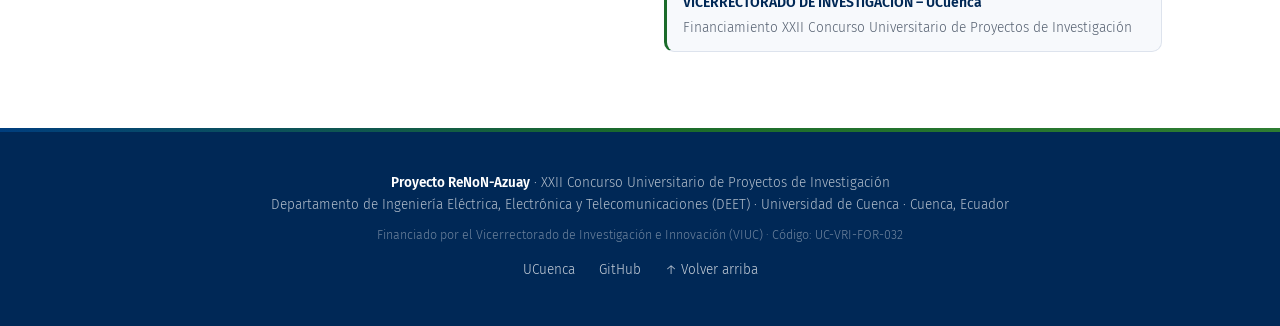
==== commit 1b955d80: "web: foto y perfil de Santiago Ordóñez, reporte PT2 EnergyPLAN+MOEA, autores del capítulo - Foto rea" ====
--- a/docs/index.html
+++ b/docs/index.html
@@ -117,8 +117,8 @@
         <h3>Diseño del modelo ReNoN</h3>
         <p>Formulación del modelo multivectorial, desarrollo del EMS con algoritmos de optimización y redefinición de KPIs validados por stakeholders.</p>
         <div class="pt-period">📅 Nov 2026 – Feb 2027</div>
-        <div class="progress-bar"><div class="progress-fill" style="width:25%; background:var(--uc-blue-mid);"></div></div>
-        <div class="progress-label">25 % · Primera versión del modelo ReNoN + NSGA-II en MATLAB (Act. 2.1–2.2)</div>
+        <div class="progress-bar"><div class="progress-fill" style="width:35%; background:var(--uc-blue-mid);"></div></div>
+        <div class="progress-label">35 % · Modelo ReNoN v1 en MATLAB y metodología EnergyPLAN + MOEA replicada y validada (Act. 2.1–2.2)</div>
       </div>
 
       <div class="pt-card">
@@ -219,6 +219,12 @@
         <span class="task-status status-done">Completado</span>
       </div>
       <div class="task-row">
+        <span class="task-id">T-2.2.1 / T-2.2.2</span>
+        <span class="task-name">Replicación de la metodología EnergyPLAN + MOEA (NSGA-II) del caso Trento (Viesi et al., 2020) para 2030 y 2050, y evaluación de optimización bayesiana (qNEHVI, MOTPE) para el EMS — reporte de avance</span>
+        <span class="task-owner">TINV</span>
+        <span class="task-status status-done">Completado</span>
+      </div>
+      <div class="task-row">
         <span class="task-id">T-2.1.1</span>
         <span class="task-name">Revisión de literatura: gemelos digitales de procesos de conversión en microrredes — capítulo de libro (Elsevier) en revisión editorial</span>
         <span class="task-owner">TINV + DP</span>
@@ -323,7 +329,7 @@
 
       <div class="team-card">
         <div class="avatar">
-          <img src="photos/SOC.png" alt="Santiago Matías Ordóñez Carpio (imagen genérica)">
+          <img src="photos/SOC.jpeg" alt="Santiago Matías Ordóñez Carpio">
         </div>
         <h3>Santiago Ordóñez</h3>
         <div class="role">Ayudante de Investigación</div>
@@ -331,7 +337,7 @@
         <div class="bio-overlay">
           <p class="bio-name">Santiago Matías Ordóñez Carpio</p>
           <p class="bio-role">Ayudante de Investigación · DEET</p>
-          <p class="bio-text">Ayudante de investigación en el proyecto ReNoN-Azuay desde septiembre 2026 y estudiante de la carrera de Telecomunicaciones de la Universidad de Cuenca. Colabora en el procesamiento y análisis de datos energéticos, la elaboración de reportes técnicos y el soporte al sitio web del proyecto. Sus áreas de interés incluyen la programación en MATLAB y Python aplicada al modelamiento de sistemas de energía.</p>
+          <p class="bio-text">Ayudante de investigación en el proyecto ReNoN-Azuay desde septiembre 2026 y estudiante de la carrera de Telecomunicaciones de la Universidad de Cuenca. Colabora en el procesamiento y análisis de datos energéticos, la elaboración de reportes técnicos y el soporte al sitio web del proyecto. Interesado en adquirir nuevos conocimientos y aplicarlos para contribuir a la sociedad.</p>
         </div>
       </div>
 
@@ -361,6 +367,17 @@
         <div class="blog-card-footer">
           <span>📅 Jul 2026</span>
           <a href="https://github.com/ismael-minchala/renon-azuay/blob/main/code/analysis/propuesta_tecnica/reporte/reporte_tecnico_renon.pdf" target="_blank">Leer →</a>
+        </div>
+      </div>
+      <div class="blog-card">
+        <div class="blog-card-header">
+          <span class="blog-tag">PT2 · Optimización</span>
+          <h3>Replicación de EnergyPLAN + MOEA y optimización bayesiana para la planificación 2030/2050</h3>
+        </div>
+        <p>Reporte de avance de Brian Loza (Técnico de Investigación). Réplica extremo a extremo de la metodología de Viesi et al. (2020) para Trento: modelo base 2016 reproducido con diferencias menores al 8 %, NSGA-II con 14 variables de decisión y 15 000 escenarios (frente de Pareto de 150 soluciones), y comparación con optimización bayesiana (qNEHVI, MOTPE) que reduce el tiempo de cómputo de 18 h a menos de 2 h. La metodología queda lista para trasladarse al caso Azuay.</p>
+        <div class="blog-card-footer">
+          <span>📅 Sep 2026</span>
+          <a href="reportes/2026-09_PT2_EnergyPLAN_MOEA_Trento.pdf" target="_blank">Leer →</a>
         </div>
       </div>
       <!-- FIN ZONA DE REPORTES -->
@@ -397,7 +414,7 @@
         <div class="pub-badge" style="background:#003E7E; color:#FFFFFF;">Cap.<br>libro</div>
         <div class="pub-content">
           <h4>Digital twin modeling of energy conversion processes in smart microgrids: principles, approaches, and research perspectives</h4>
-          <p>B. Loza, J. Pacheco-Chérrez, L. I. Minchala. Capítulo de revisión sobre gemelos digitales de conversión eólica, fotovoltaica, almacenamiento y electrónica de potencia en microrredes inteligentes. Aporta al estado del arte del modelado de la red eléctrica renovable (Act. 2.1).</p>
+          <p>L. I. Minchala, B. Loza, S. Ordóñez. Capítulo de revisión sobre gemelos digitales de conversión eólica, fotovoltaica, almacenamiento y electrónica de potencia en microrredes inteligentes. Aporta al estado del arte del modelado de la red eléctrica renovable (Act. 2.1).</p>
           <div class="pub-meta">📤 Versión revisada enviada: sep 2026 · <em>Comprehensive Microgrids</em> (Elsevier Reference Book) · En revisión editorial</div>
         </div>
       </div>
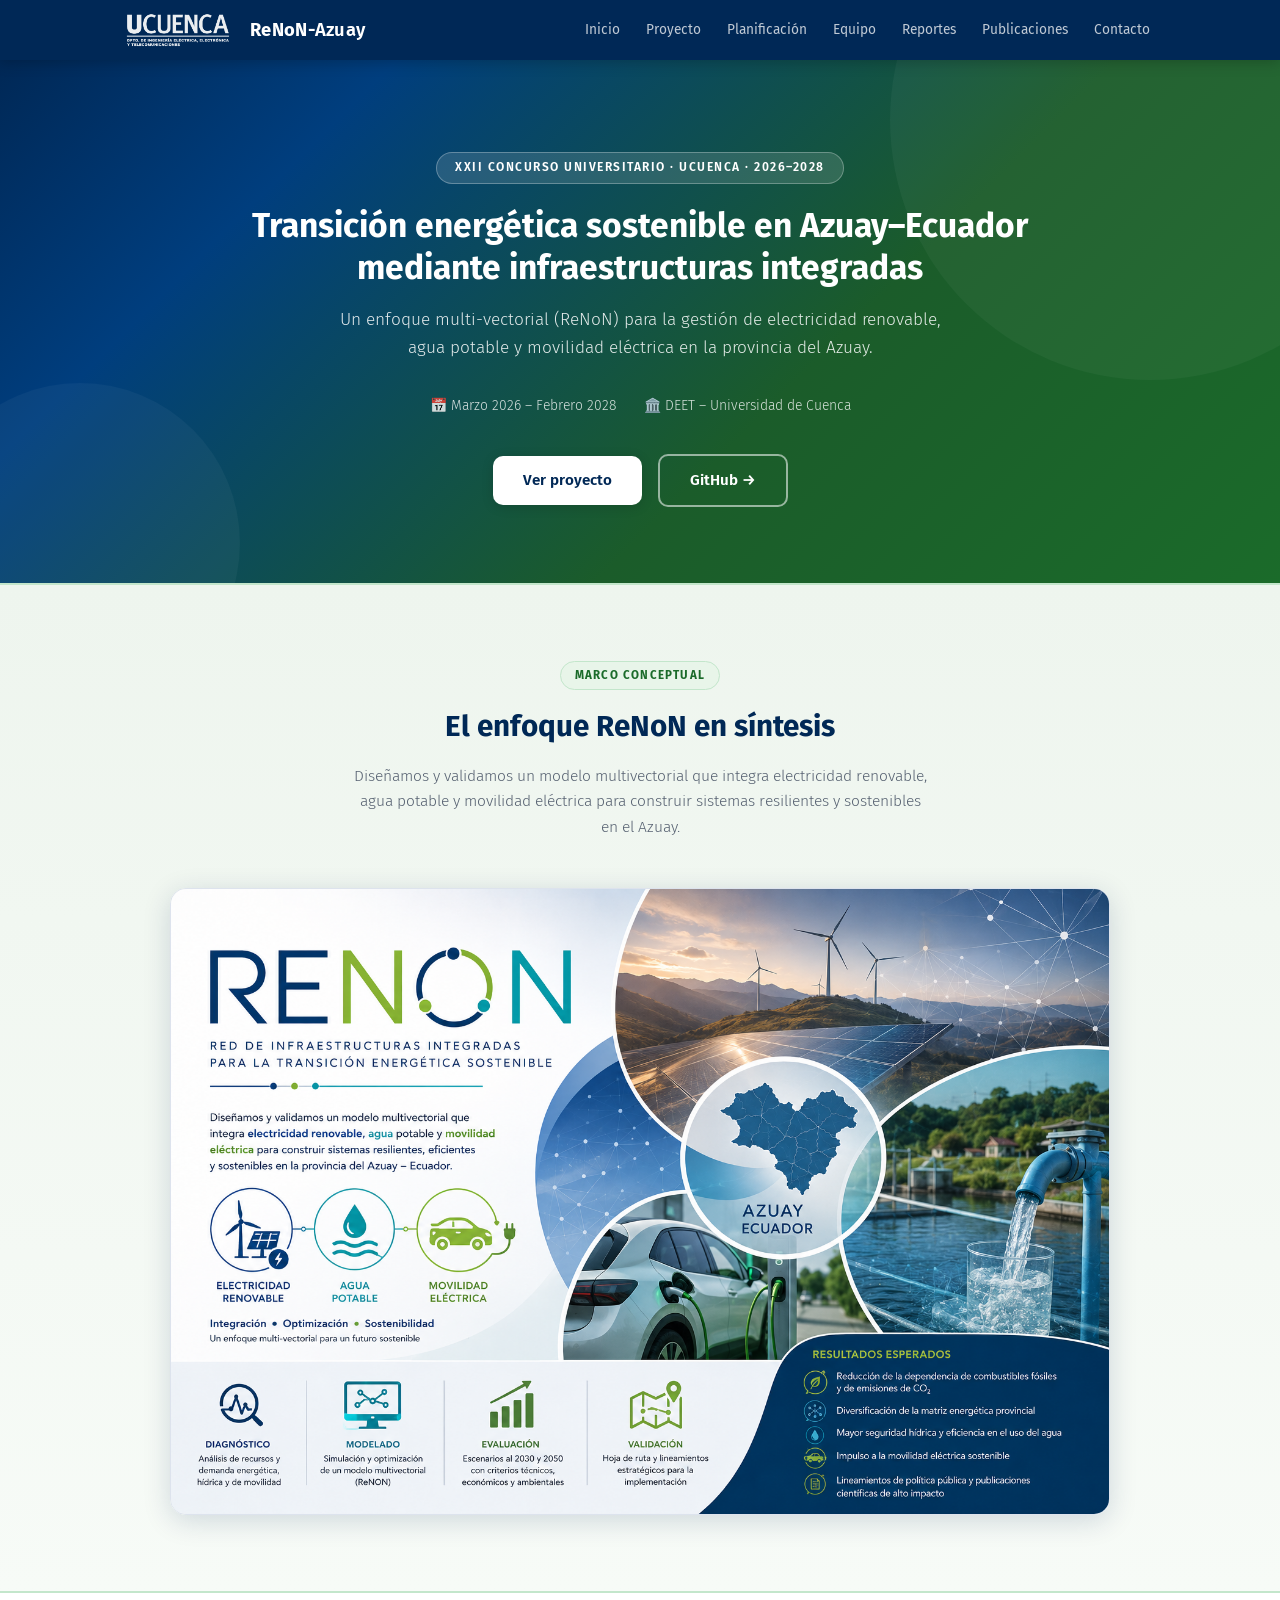
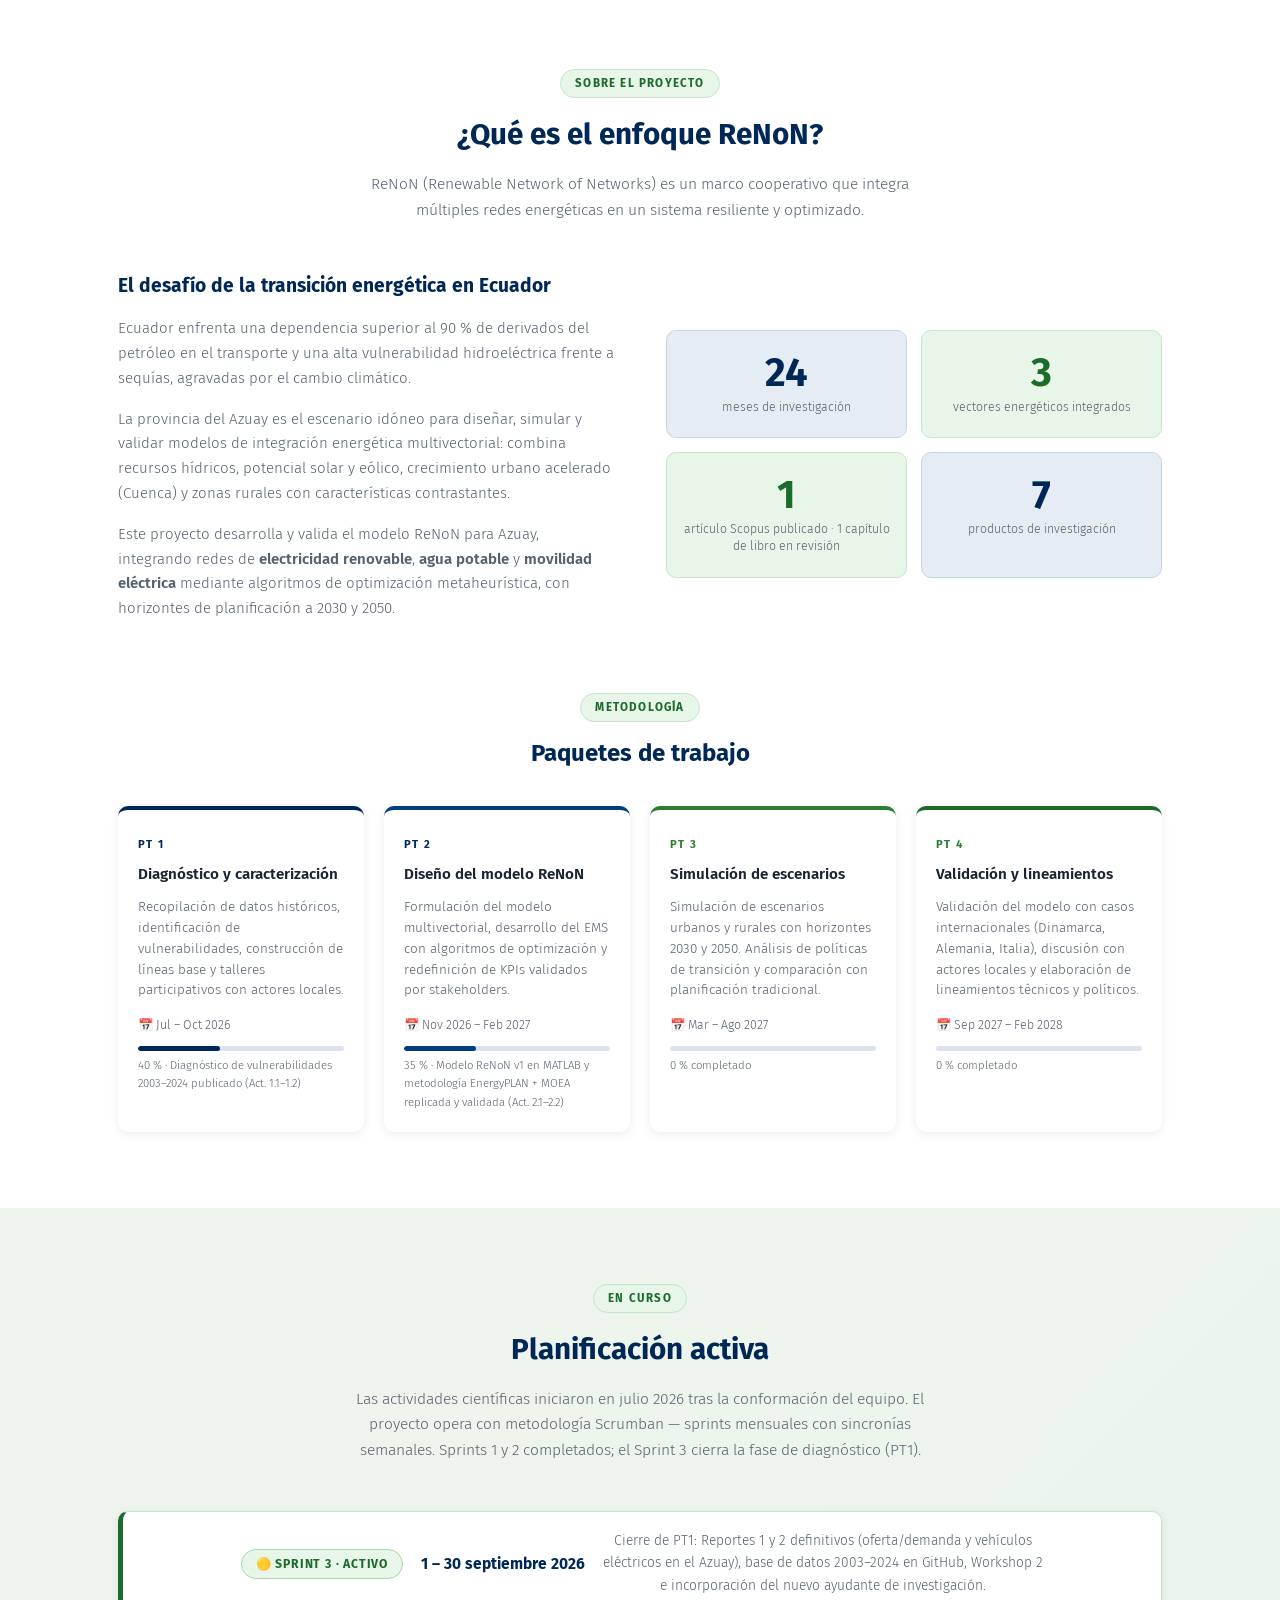
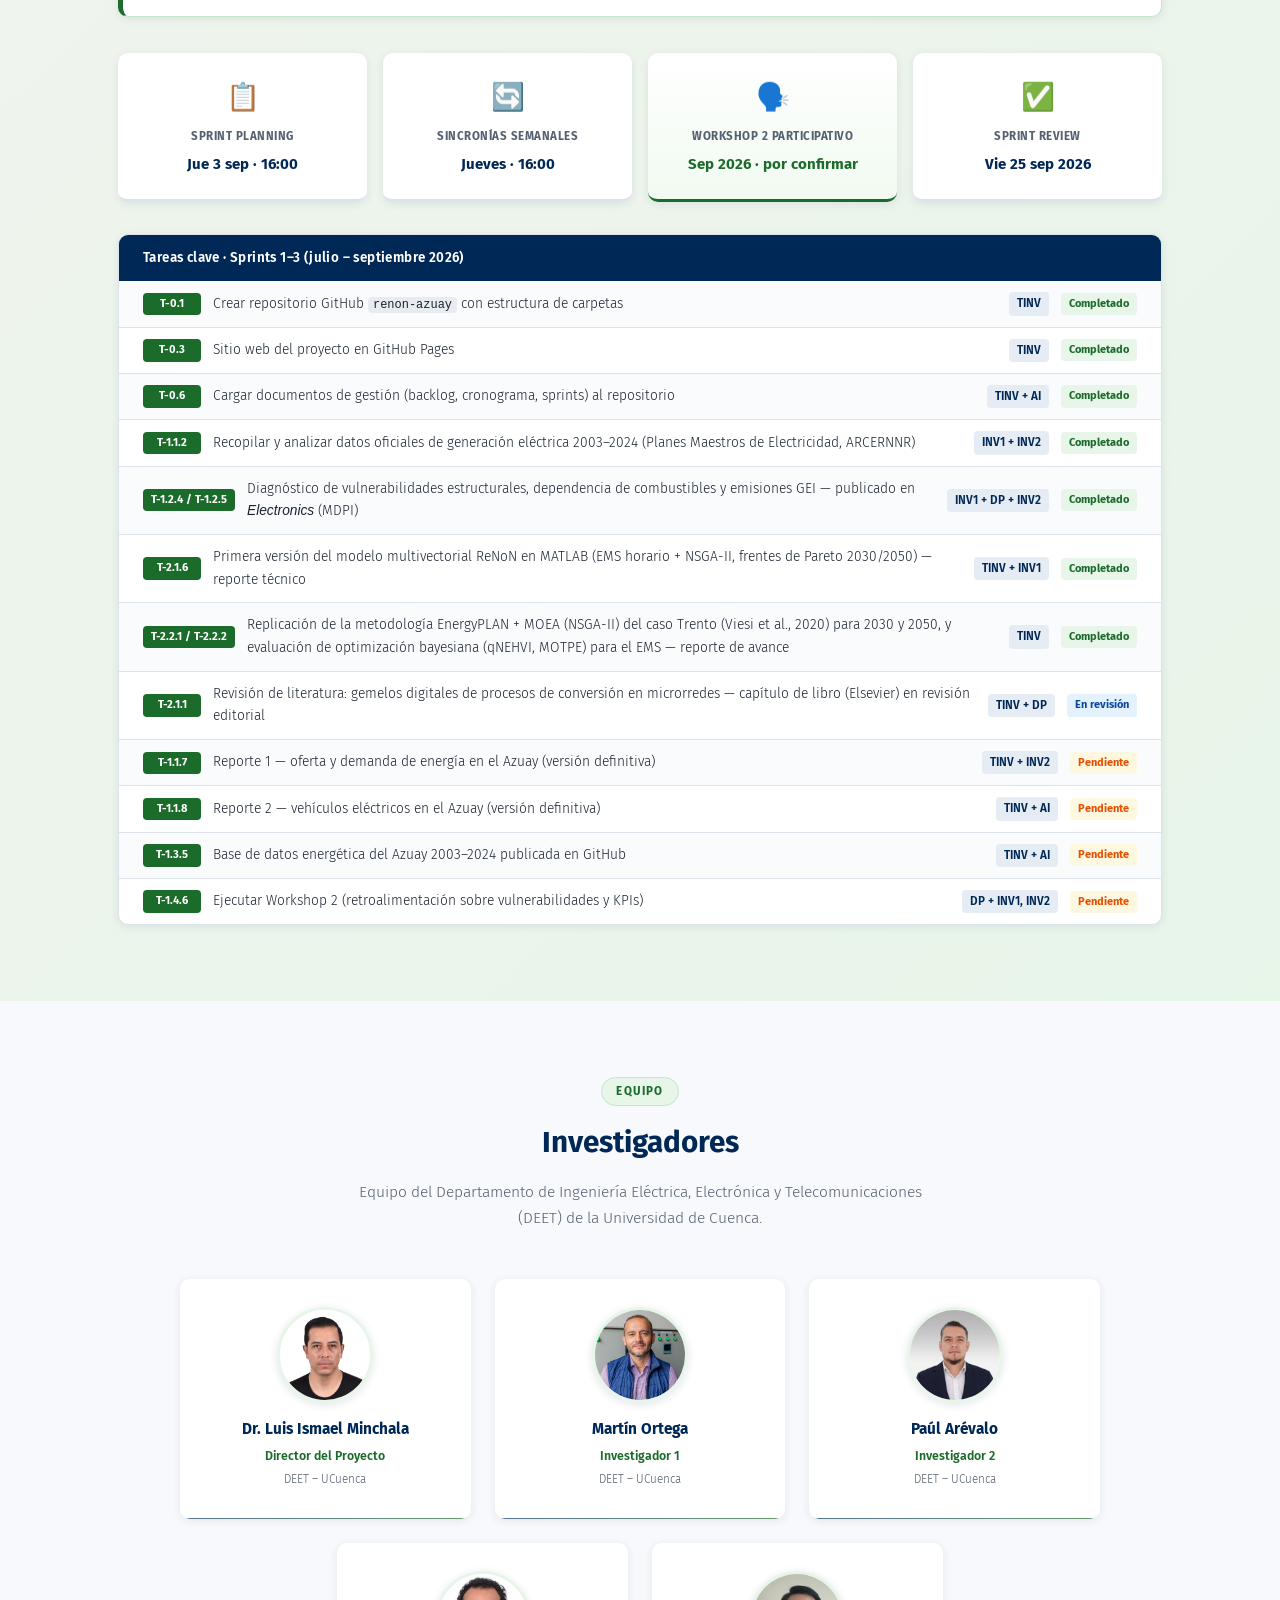
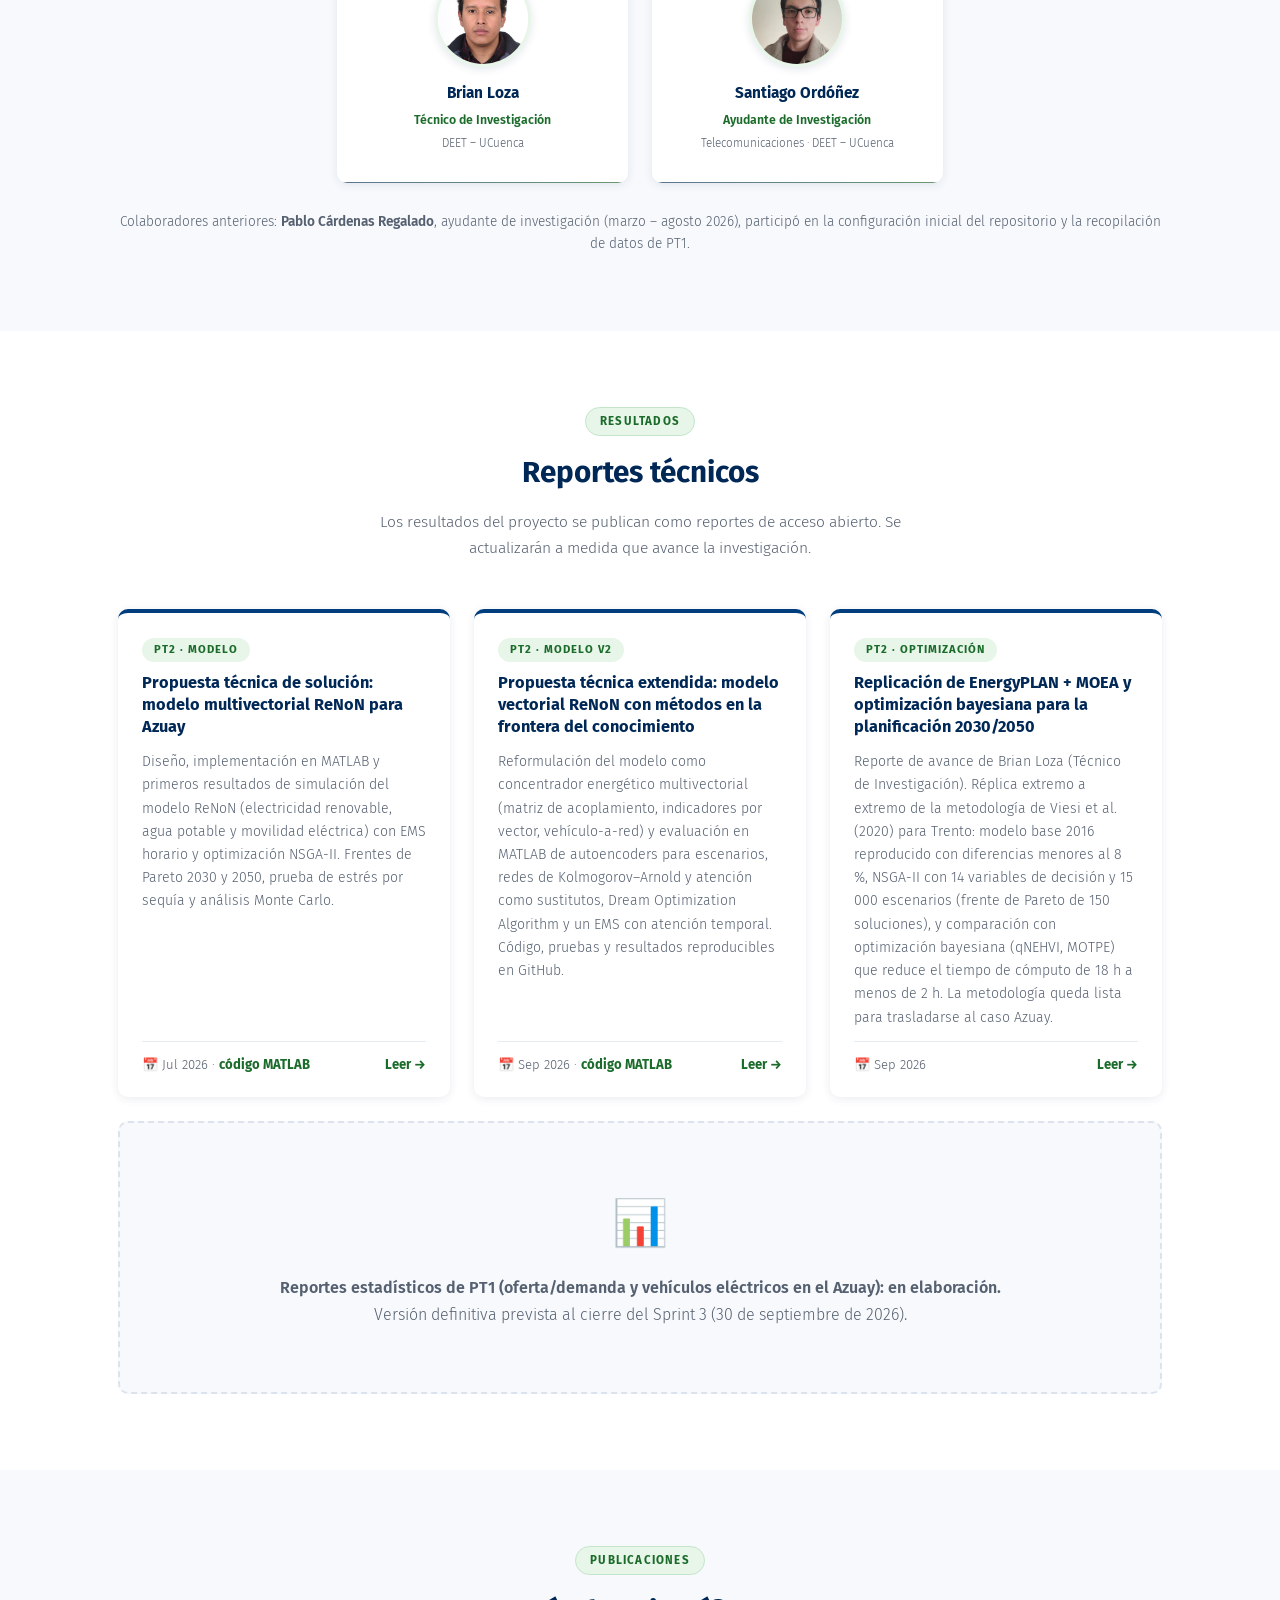
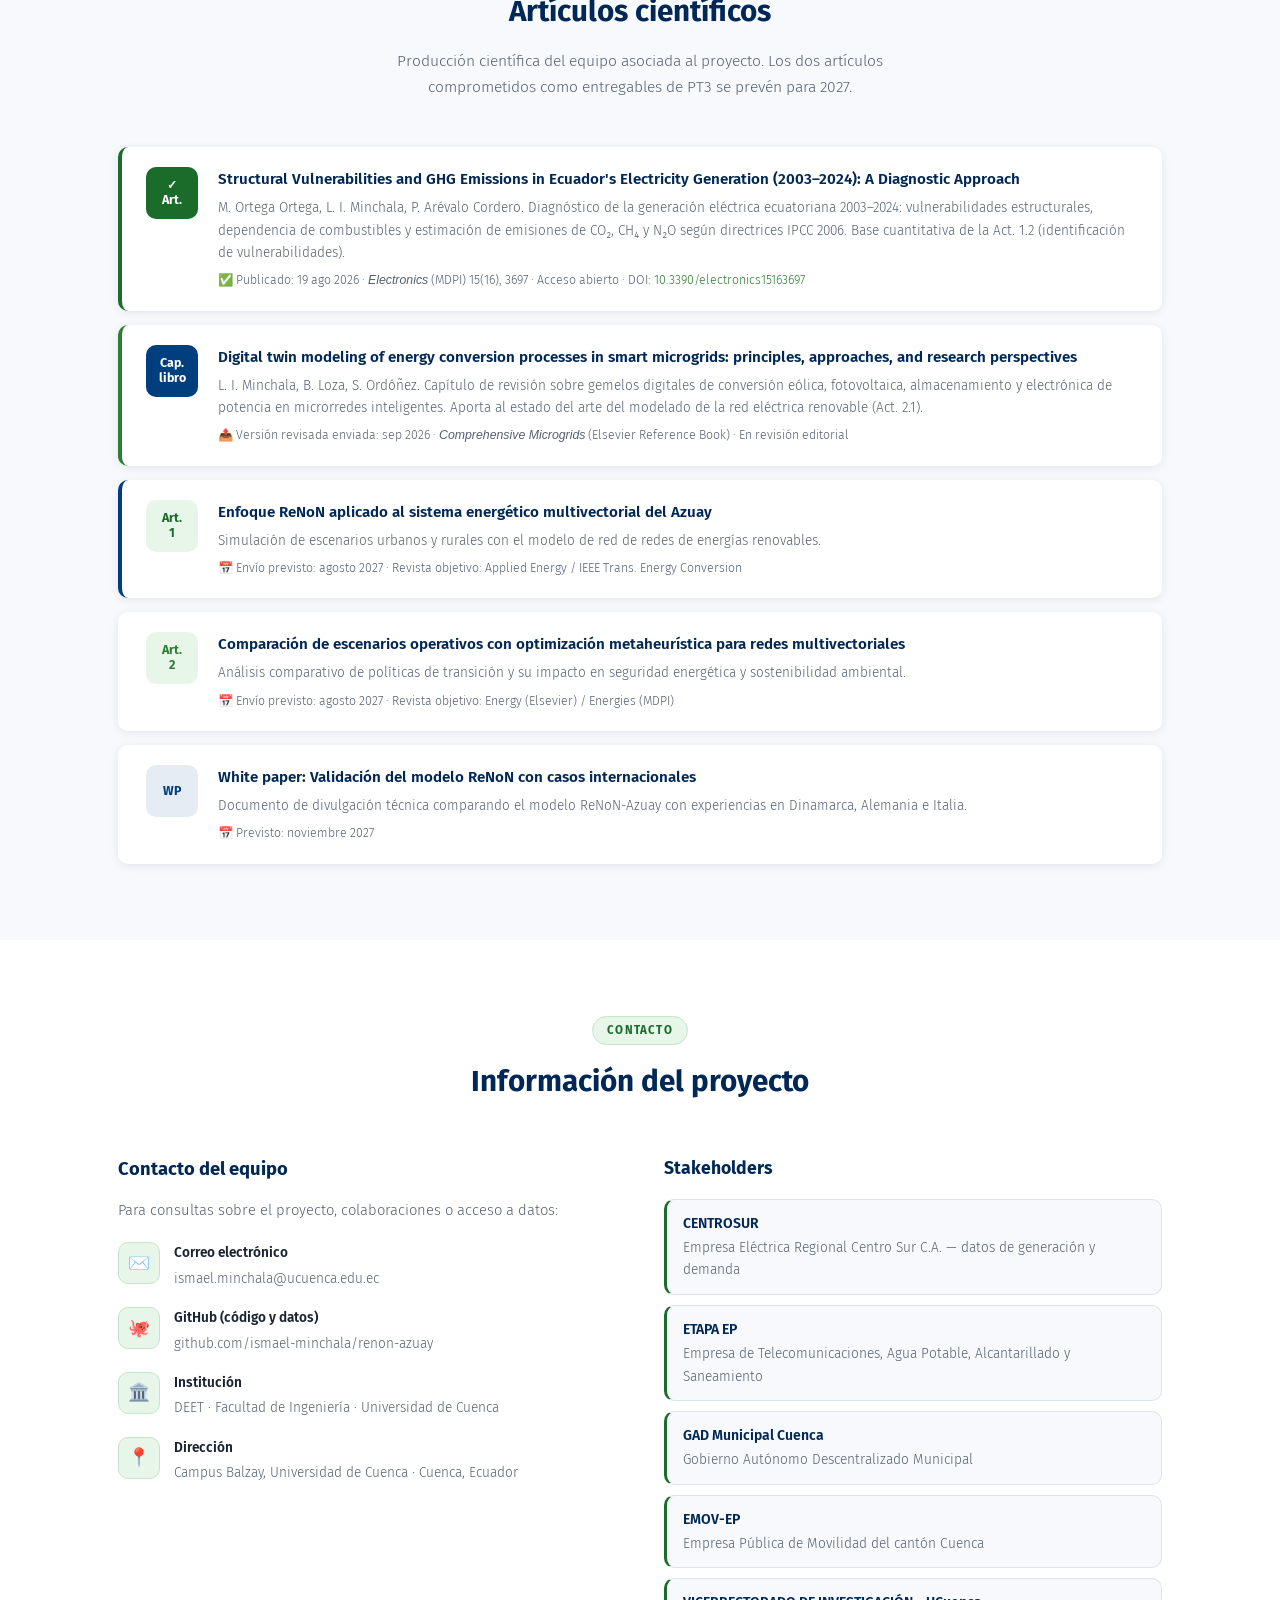
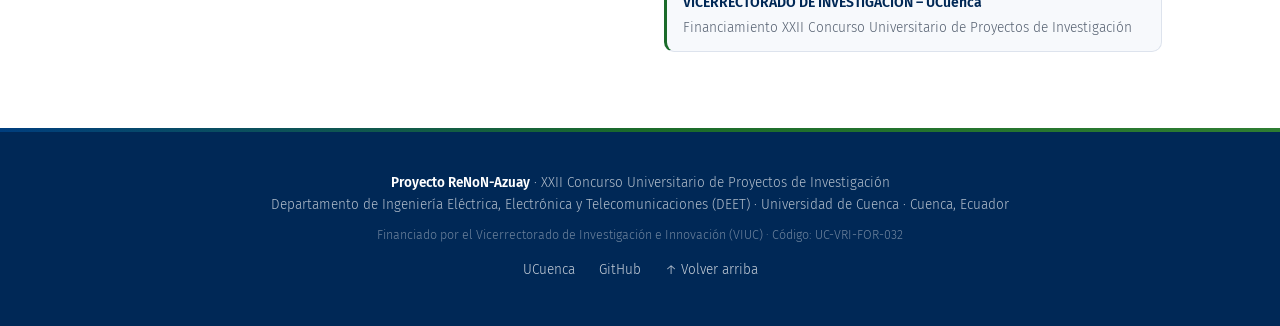
==== commit 474aa6ea: "docs: publish finalized ReNoN multivector technical reports Publish reporte_tecnico_renon.pdf (v1, J" ====
--- a/docs/index.html
+++ b/docs/index.html
@@ -365,8 +365,19 @@
         </div>
         <p>Diseño, implementación en MATLAB y primeros resultados de simulación del modelo ReNoN (electricidad renovable, agua potable y movilidad eléctrica) con EMS horario y optimización NSGA-II. Frentes de Pareto 2030 y 2050, prueba de estrés por sequía y análisis Monte Carlo.</p>
         <div class="blog-card-footer">
-          <span>📅 Jul 2026</span>
-          <a href="https://github.com/ismael-minchala/renon-azuay/blob/main/code/analysis/propuesta_tecnica/reporte/reporte_tecnico_renon.pdf" target="_blank">Leer →</a>
+          <span>📅 Jul 2026 · <a href="https://github.com/ismael-minchala/renon-azuay/tree/main/code/analysis/propuesta_tecnica" target="_blank">código MATLAB</a></span>
+          <a href="reportes/reporte_tecnico_renon.pdf" target="_blank">Leer →</a>
+        </div>
+      </div>
+      <div class="blog-card">
+        <div class="blog-card-header">
+          <span class="blog-tag">PT2 · Modelo v2</span>
+          <h3>Propuesta técnica extendida: modelo vectorial ReNoN con métodos en la frontera del conocimiento</h3>
+        </div>
+        <p>Reformulación del modelo como concentrador energético multivectorial (matriz de acoplamiento, indicadores por vector, vehículo-a-red) y evaluación en MATLAB de autoencoders para escenarios, redes de Kolmogorov–Arnold y atención como sustitutos, Dream Optimization Algorithm y un EMS con atención temporal. Código, pruebas y resultados reproducibles en GitHub.</p>
+        <div class="blog-card-footer">
+          <span>📅 Sep 2026 · <a href="https://github.com/ismael-minchala/renon-azuay/tree/main/code/analysis/propuesta_tecnica" target="_blank">código MATLAB</a></span>
+          <a href="reportes/reporte_tecnico_renon_v2.pdf" target="_blank">Leer →</a>
         </div>
       </div>
       <div class="blog-card">
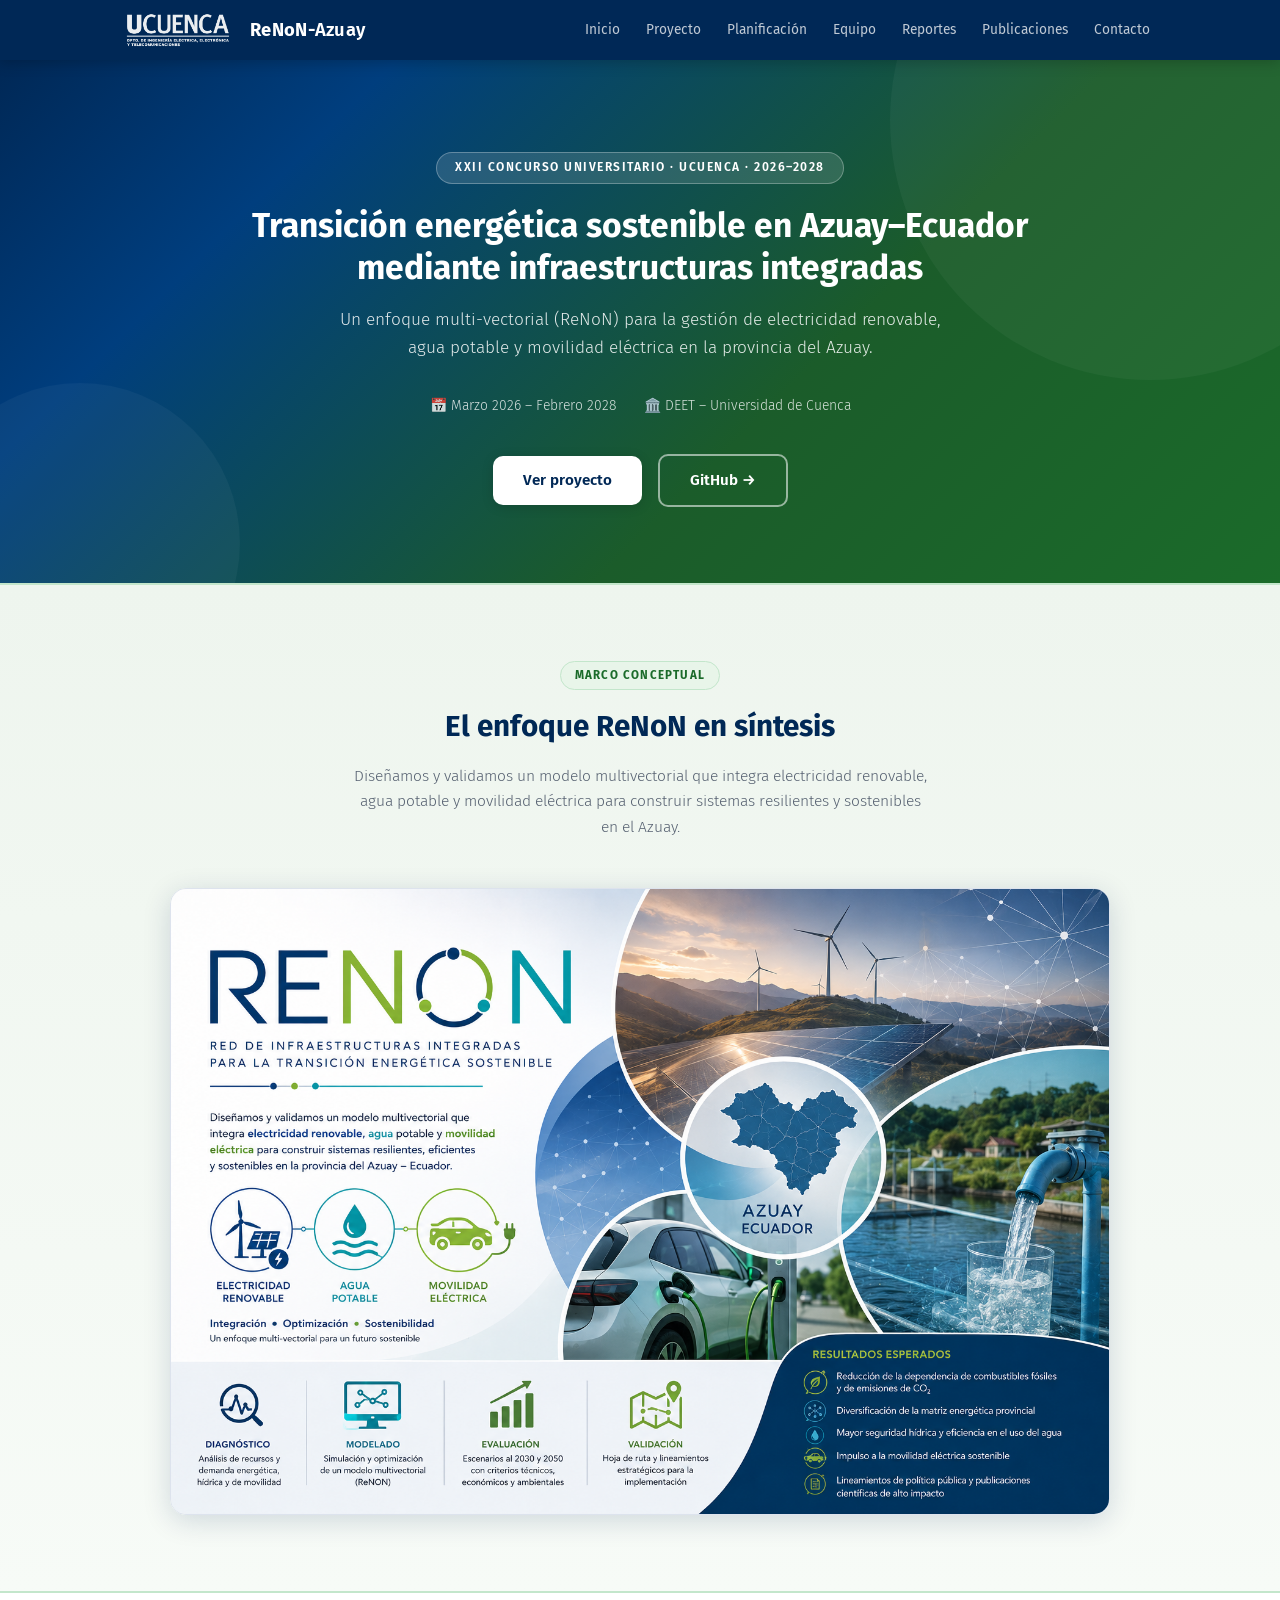
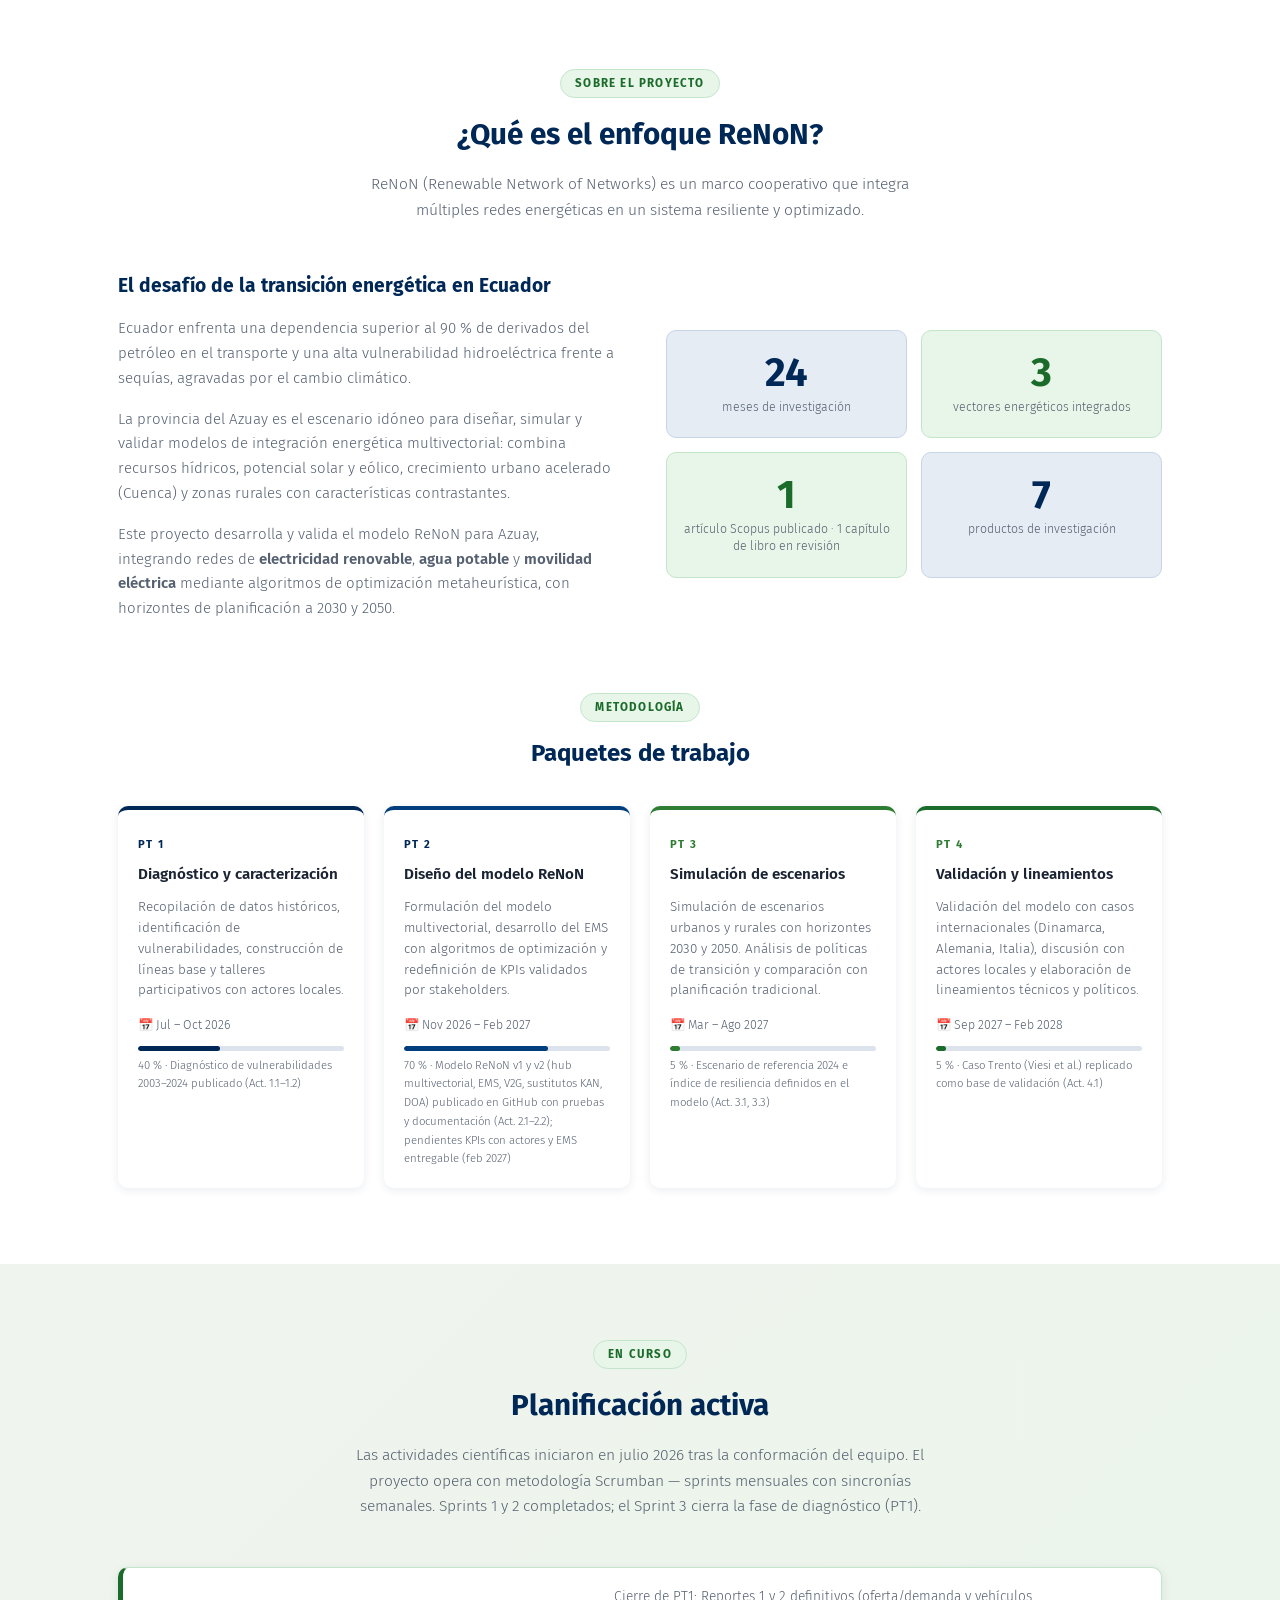
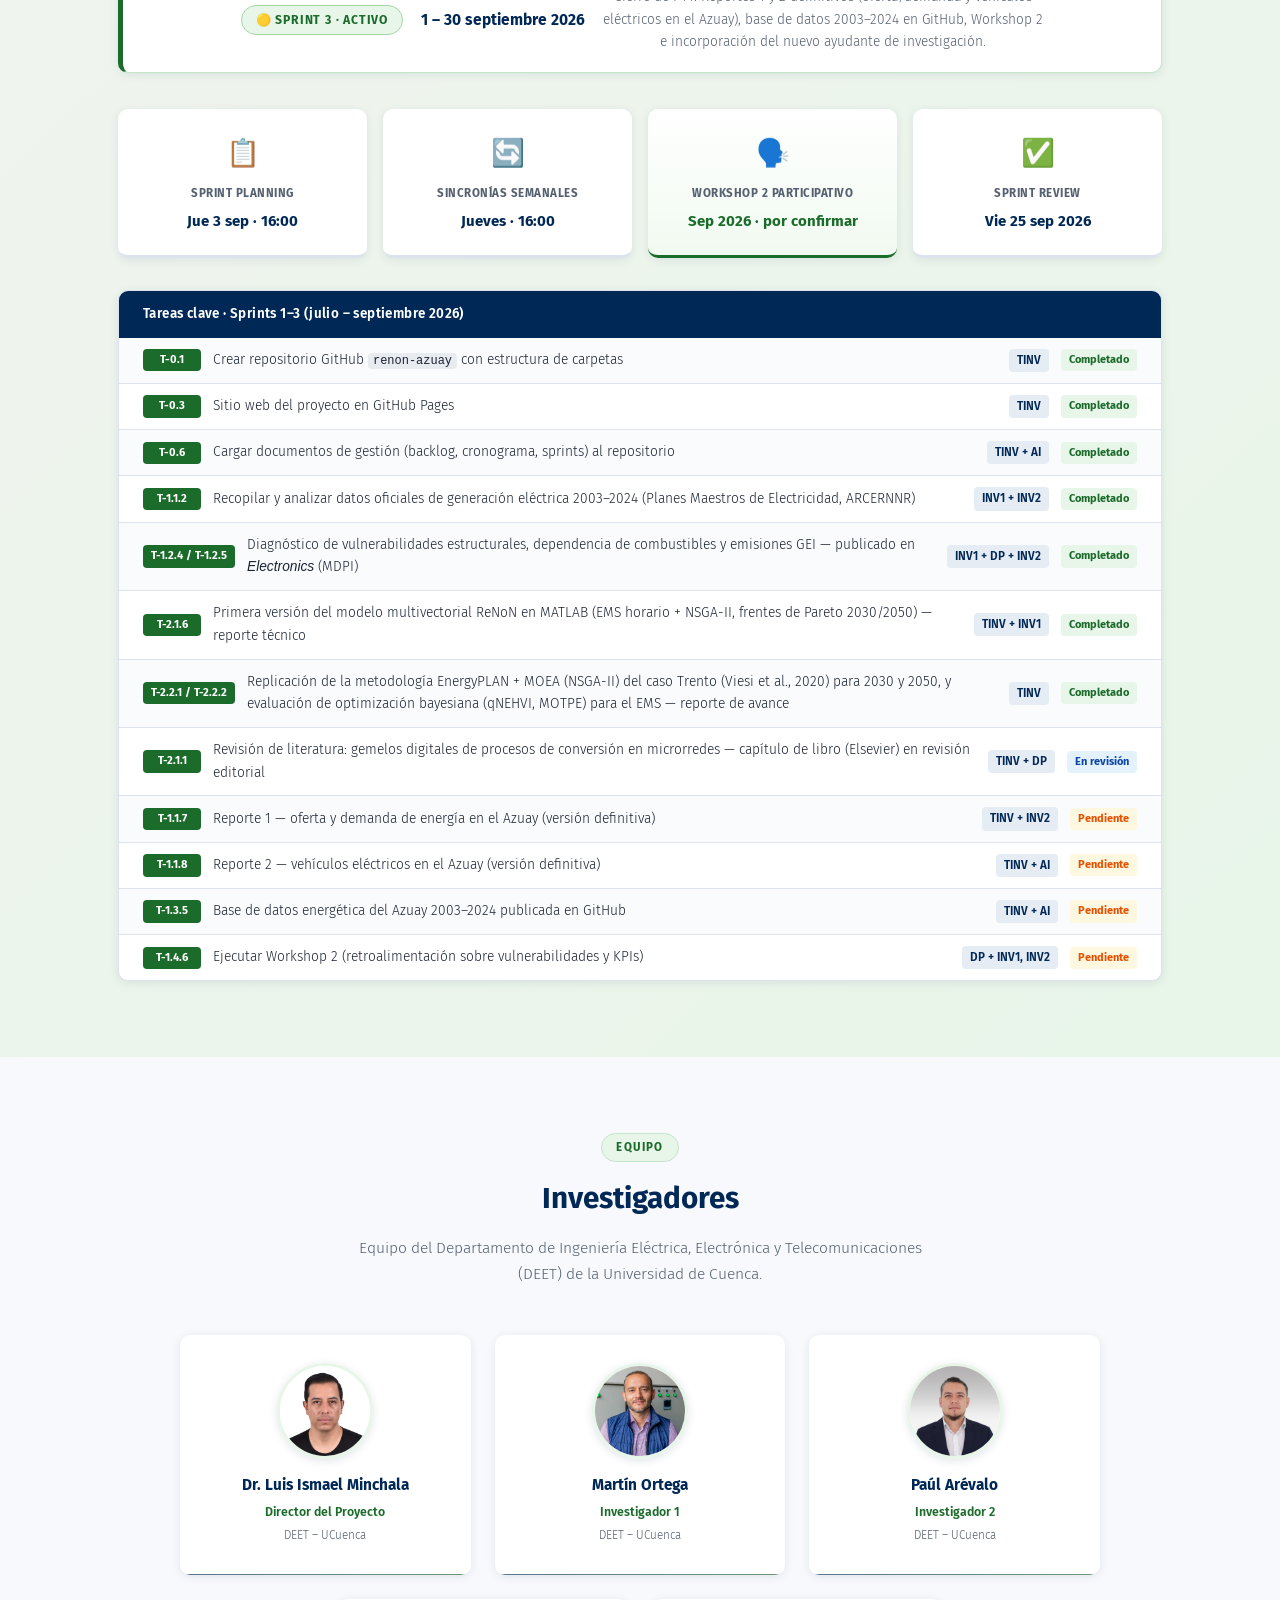
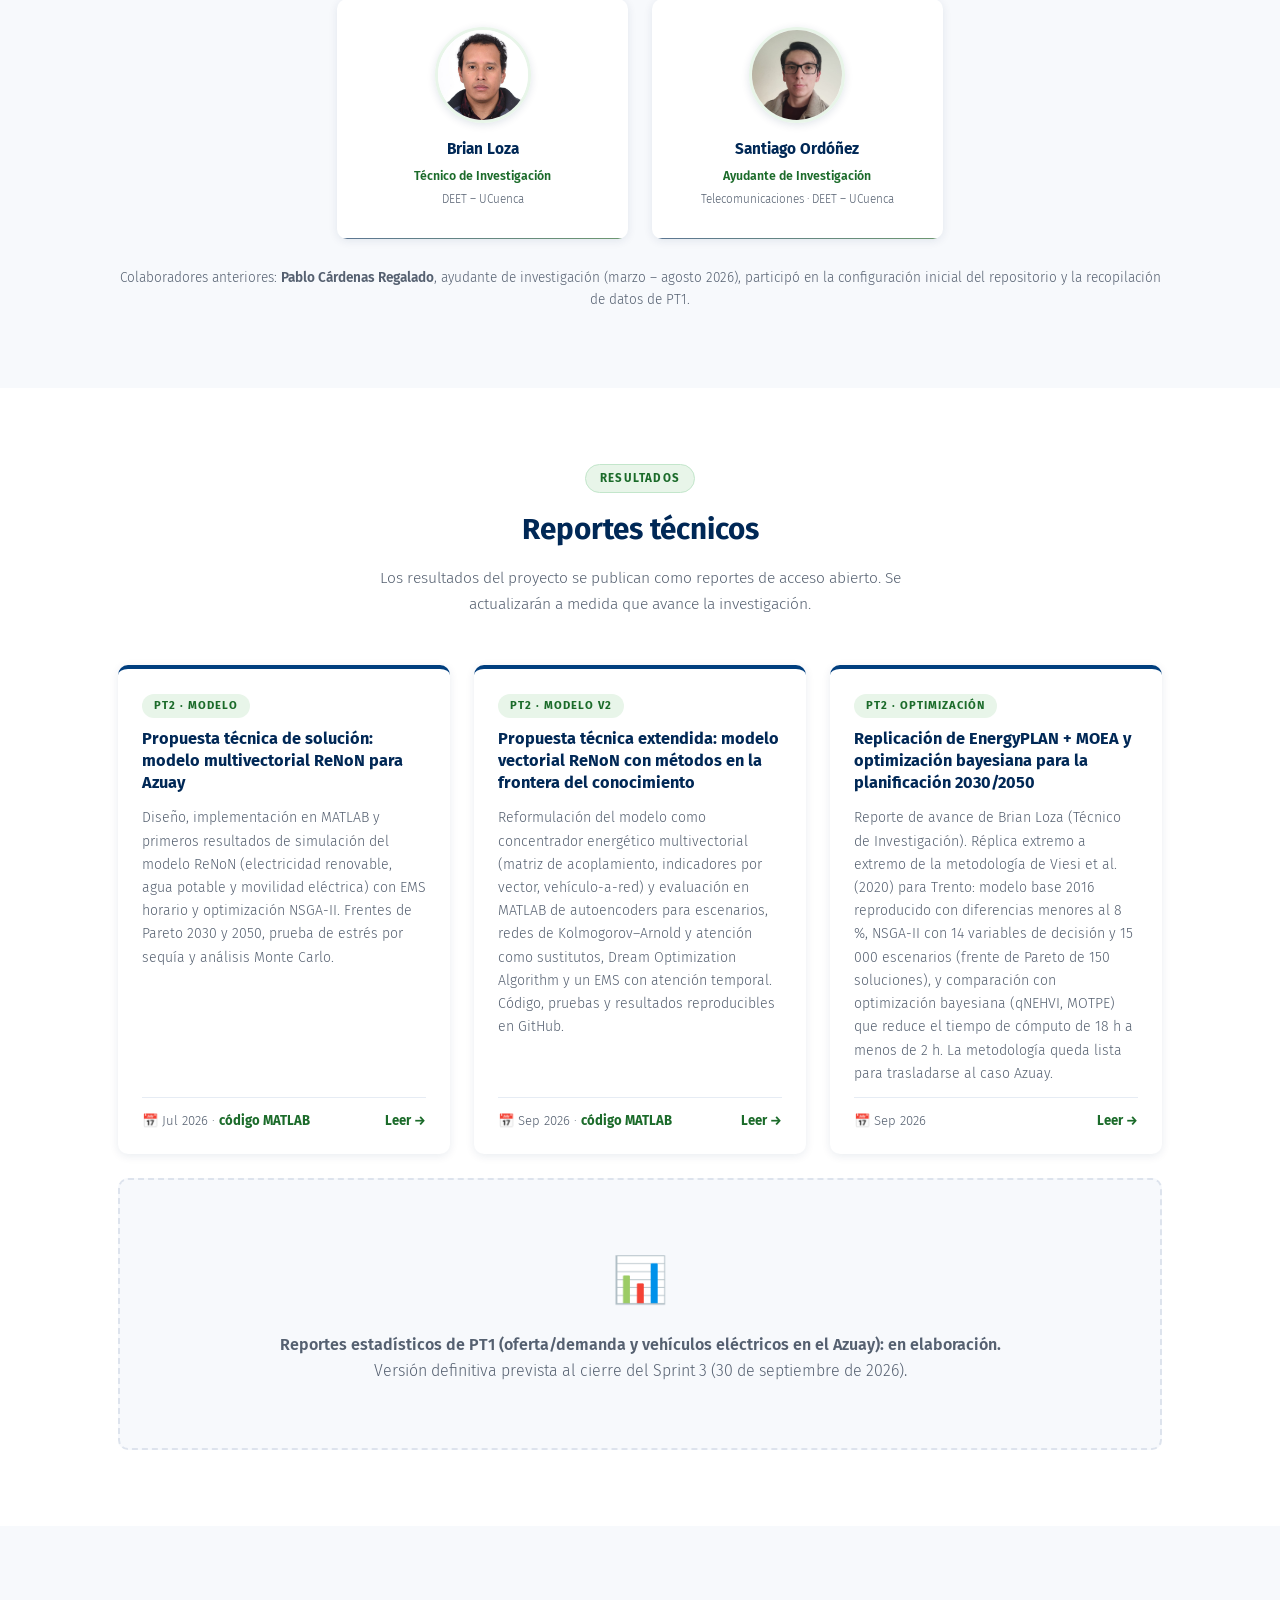
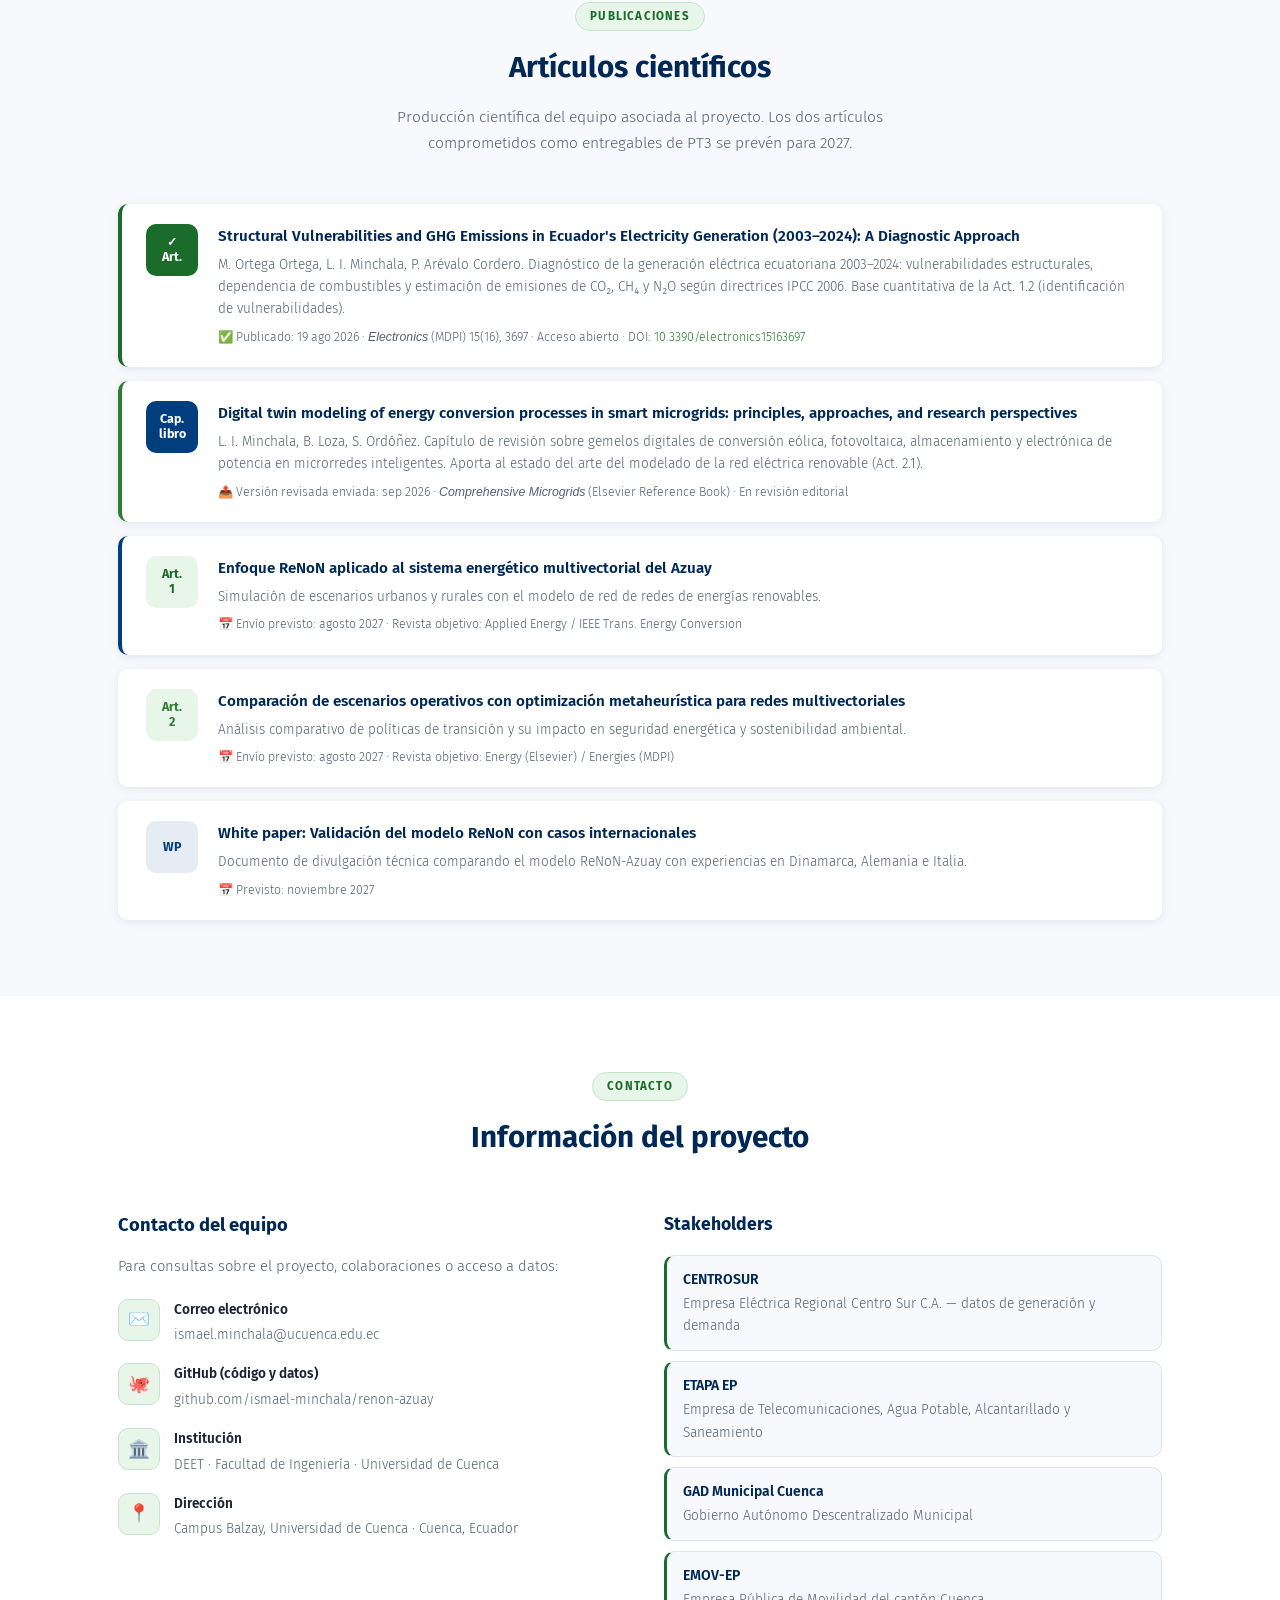
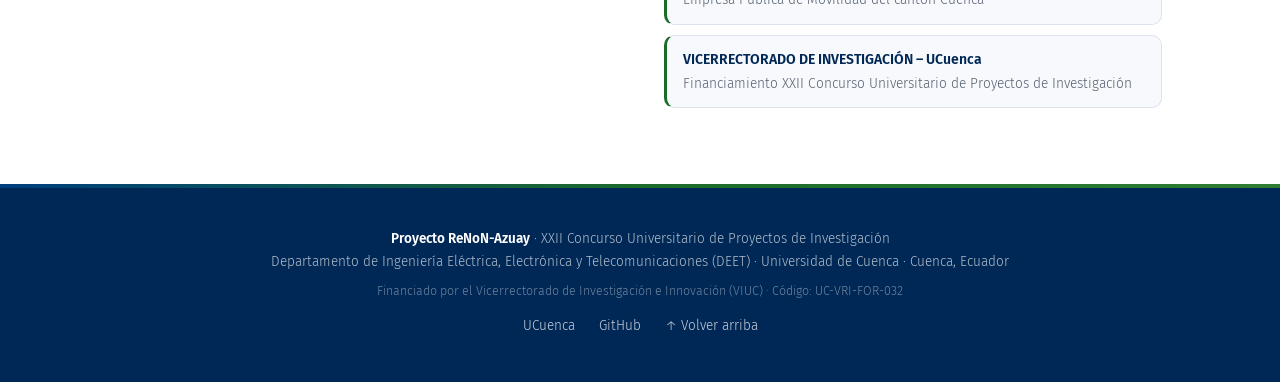
==== commit d02e3389: "web: actualizar avance de paquetes de trabajo — oct 2026 Recálculo ponderado por tamaño de tarea del" ====
--- a/docs/index.html
+++ b/docs/index.html
@@ -117,8 +117,8 @@
         <h3>Diseño del modelo ReNoN</h3>
         <p>Formulación del modelo multivectorial, desarrollo del EMS con algoritmos de optimización y redefinición de KPIs validados por stakeholders.</p>
         <div class="pt-period">📅 Nov 2026 – Feb 2027</div>
-        <div class="progress-bar"><div class="progress-fill" style="width:35%; background:var(--uc-blue-mid);"></div></div>
-        <div class="progress-label">35 % · Modelo ReNoN v1 en MATLAB y metodología EnergyPLAN + MOEA replicada y validada (Act. 2.1–2.2)</div>
+        <div class="progress-bar"><div class="progress-fill" style="width:70%; background:var(--uc-blue-mid);"></div></div>
+        <div class="progress-label">70 % · Modelo ReNoN v1 y v2 (hub multivectorial, EMS, V2G, sustitutos KAN, DOA) publicado en GitHub con pruebas y documentación (Act. 2.1–2.2); pendientes KPIs con actores y EMS entregable (feb 2027)</div>
       </div>
 
       <div class="pt-card">
@@ -126,8 +126,8 @@
         <h3>Simulación de escenarios</h3>
         <p>Simulación de escenarios urbanos y rurales con horizontes 2030 y 2050. Análisis de políticas de transición y comparación con planificación tradicional.</p>
         <div class="pt-period">📅 Mar – Ago 2027</div>
-        <div class="progress-bar"><div class="progress-fill" style="width:0%; background:var(--green-mid);"></div></div>
-        <div class="progress-label">0 % completado</div>
+        <div class="progress-bar"><div class="progress-fill" style="width:5%; background:var(--green-mid);"></div></div>
+        <div class="progress-label">5 % · Escenario de referencia 2024 e índice de resiliencia definidos en el modelo (Act. 3.1, 3.3)</div>
       </div>
 
       <div class="pt-card">
@@ -135,8 +135,8 @@
         <h3>Validación y lineamientos</h3>
         <p>Validación del modelo con casos internacionales (Dinamarca, Alemania, Italia), discusión con actores locales y elaboración de lineamientos técnicos y políticos.</p>
         <div class="pt-period">📅 Sep 2027 – Feb 2028</div>
-        <div class="progress-bar"><div class="progress-fill" style="width:0%; background:var(--green);"></div></div>
-        <div class="progress-label">0 % completado</div>
+        <div class="progress-bar"><div class="progress-fill" style="width:5%; background:var(--green);"></div></div>
+        <div class="progress-label">5 % · Caso Trento (Viesi et al.) replicado como base de validación (Act. 4.1)</div>
       </div>
     </div>
   </div>
